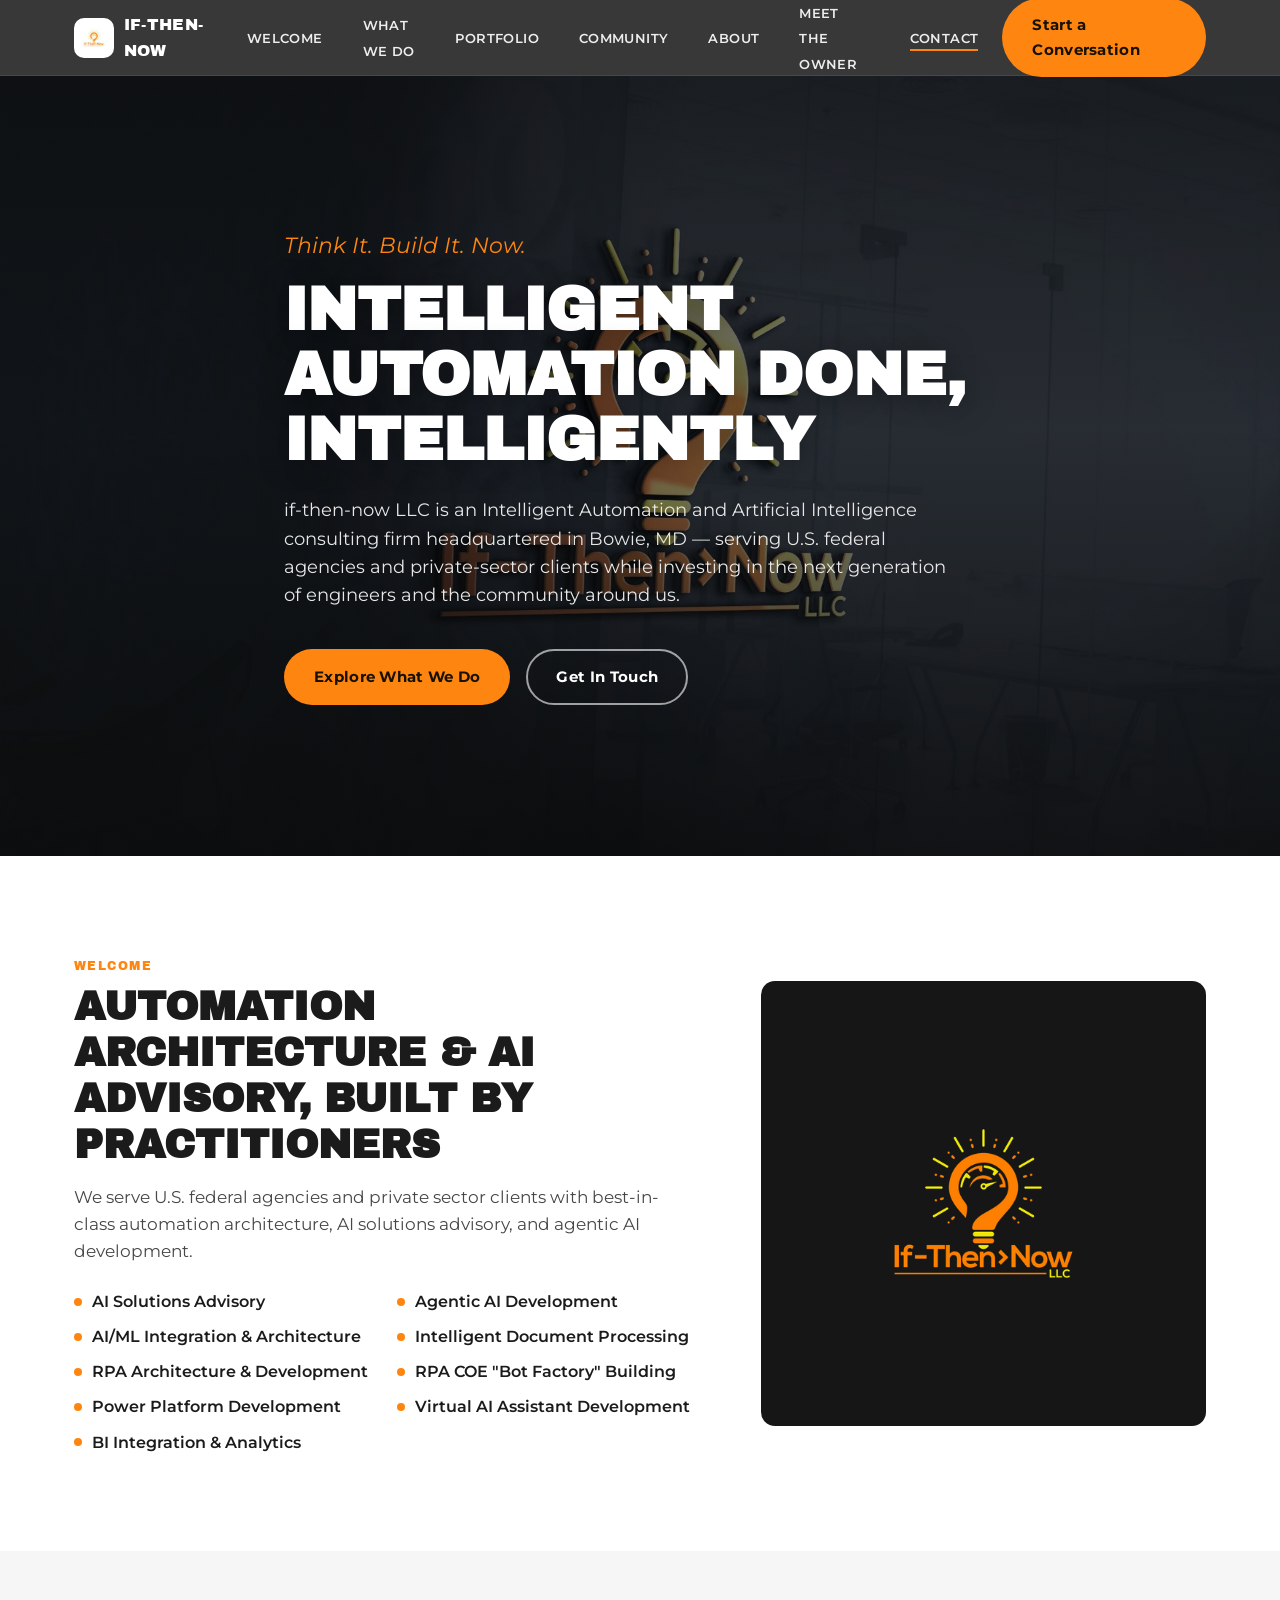
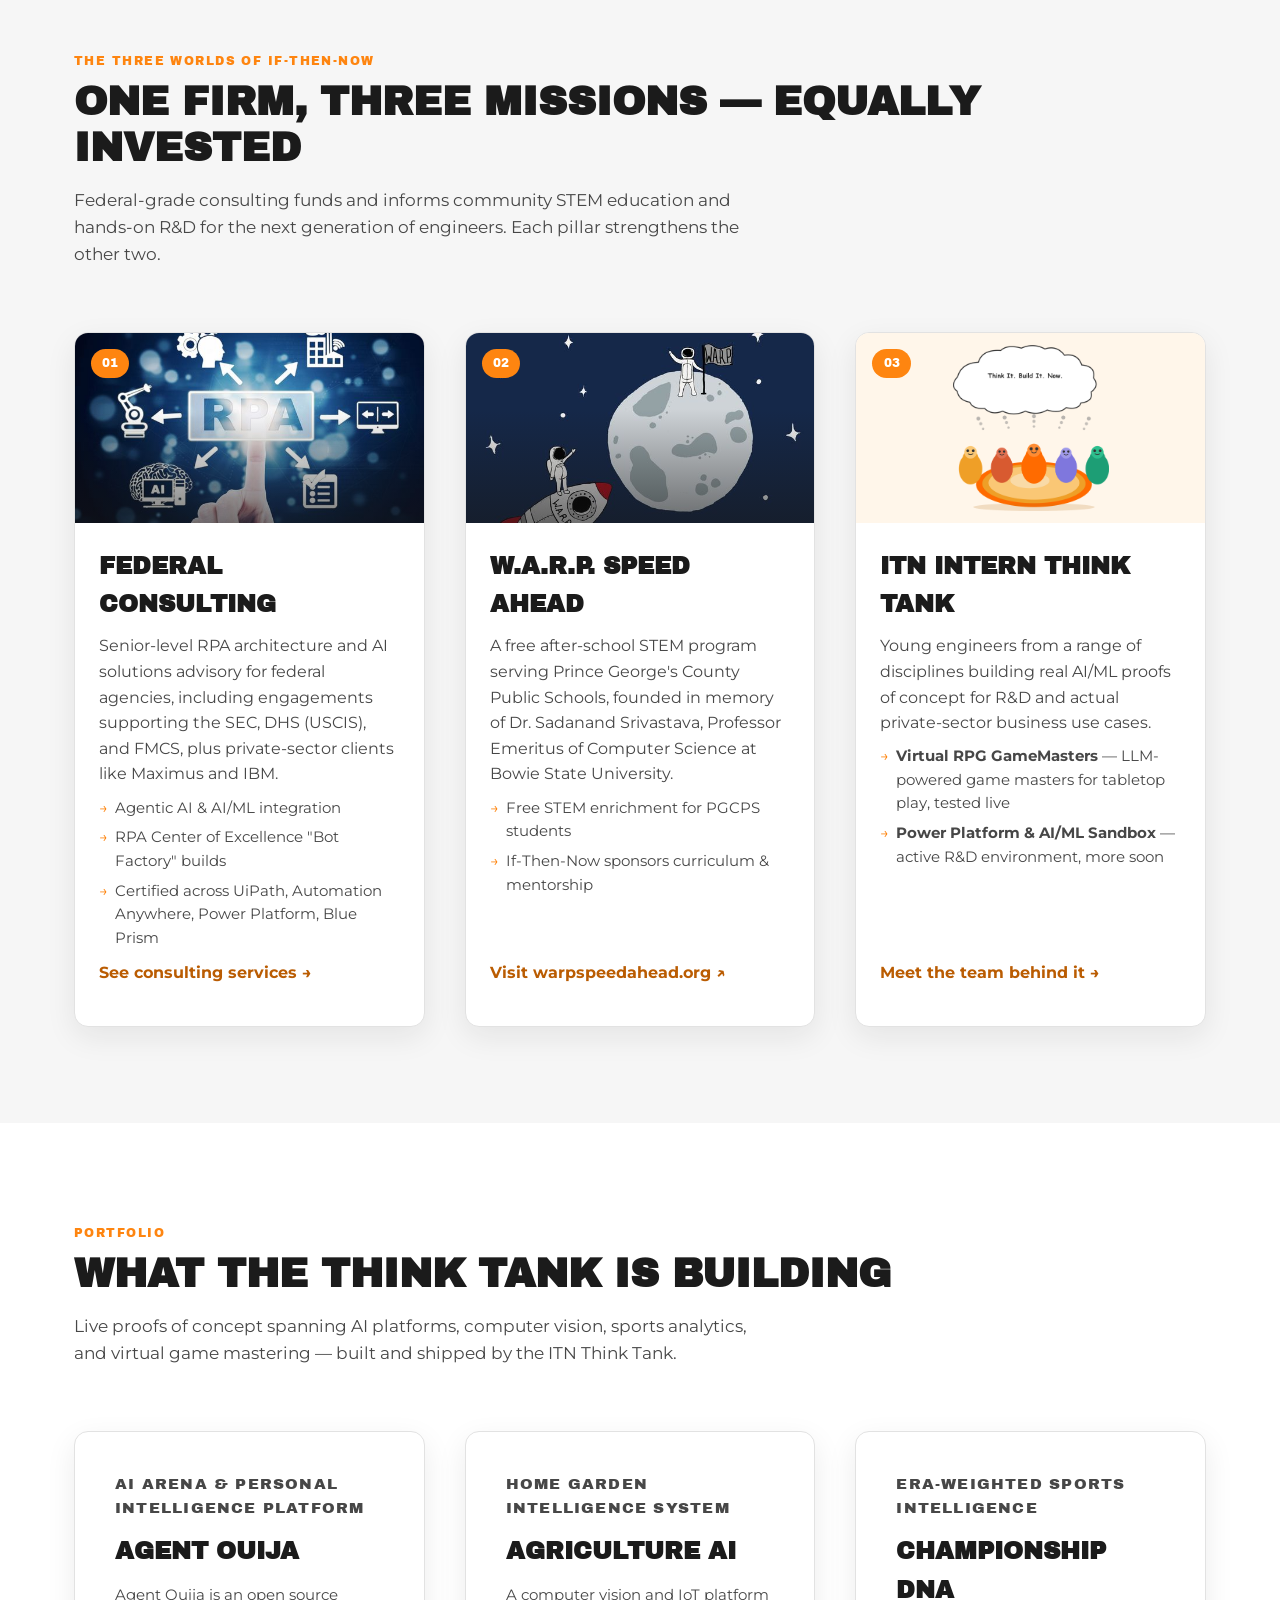
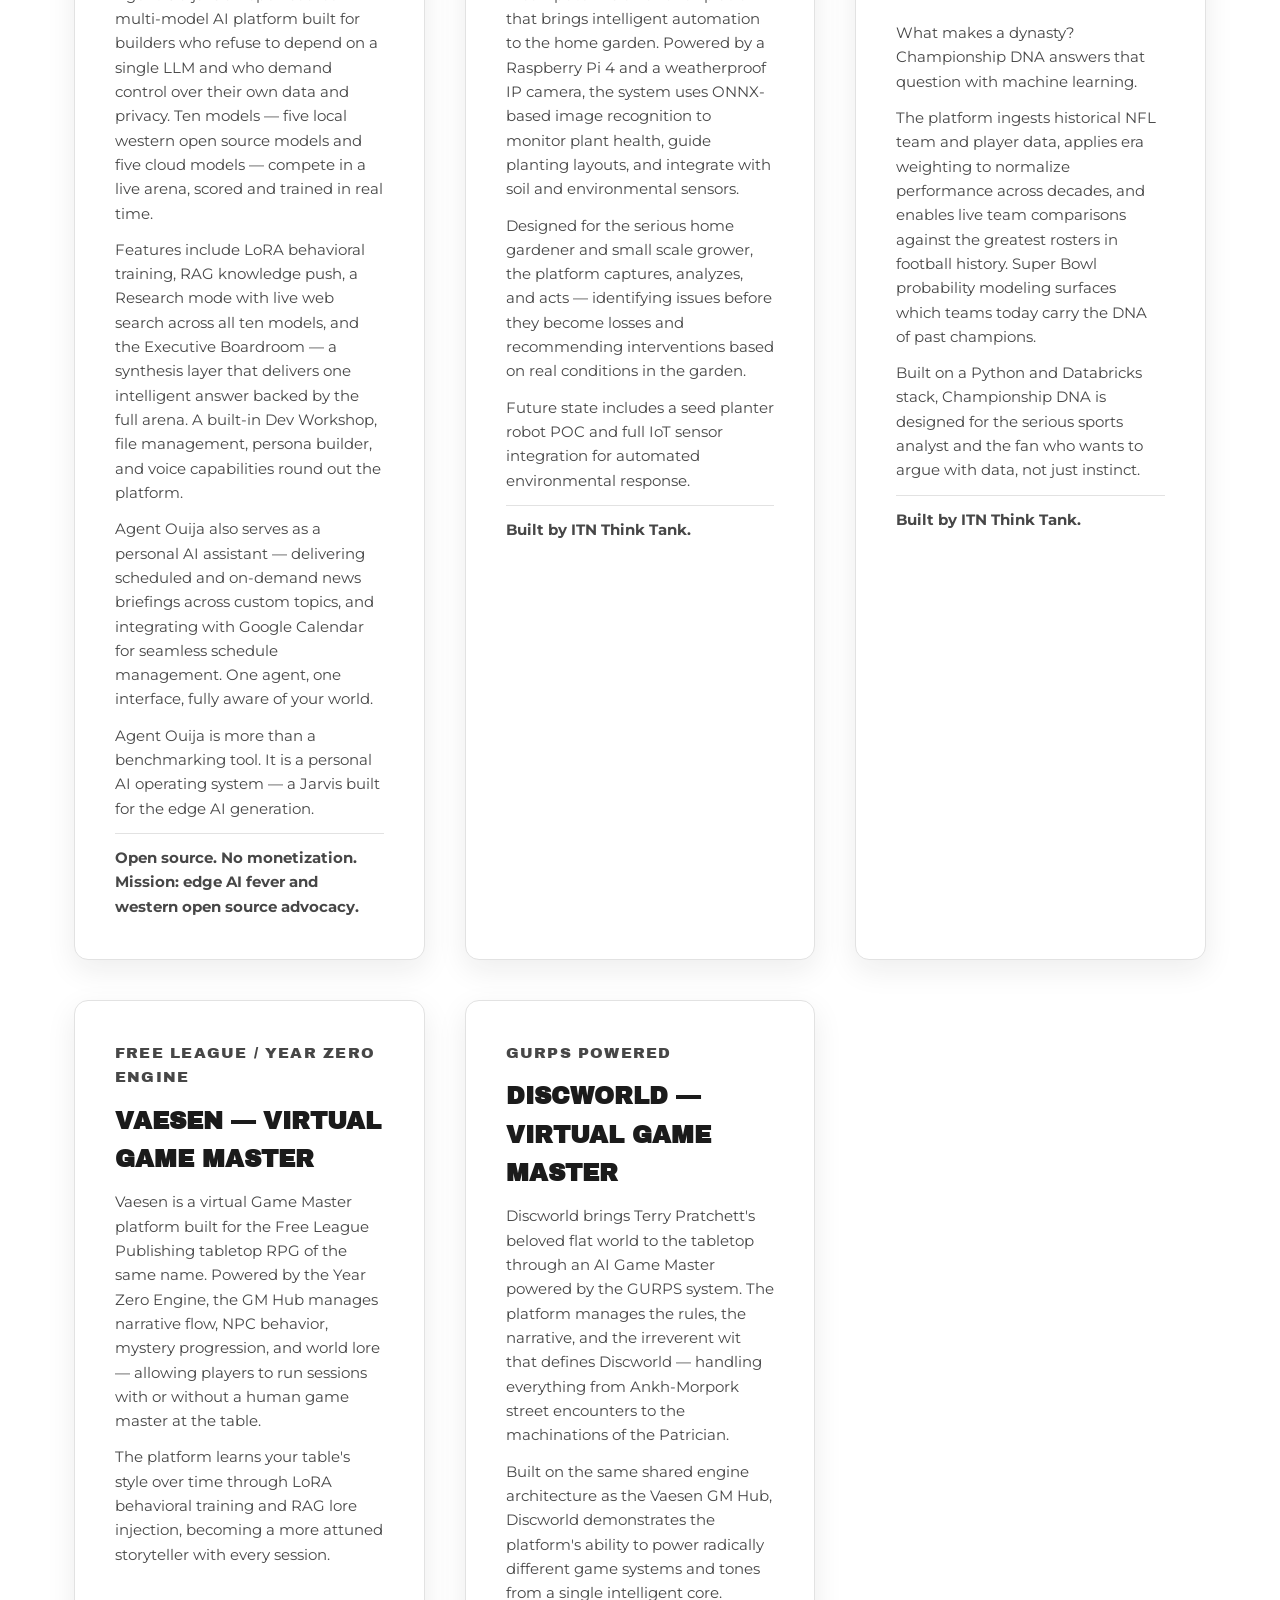
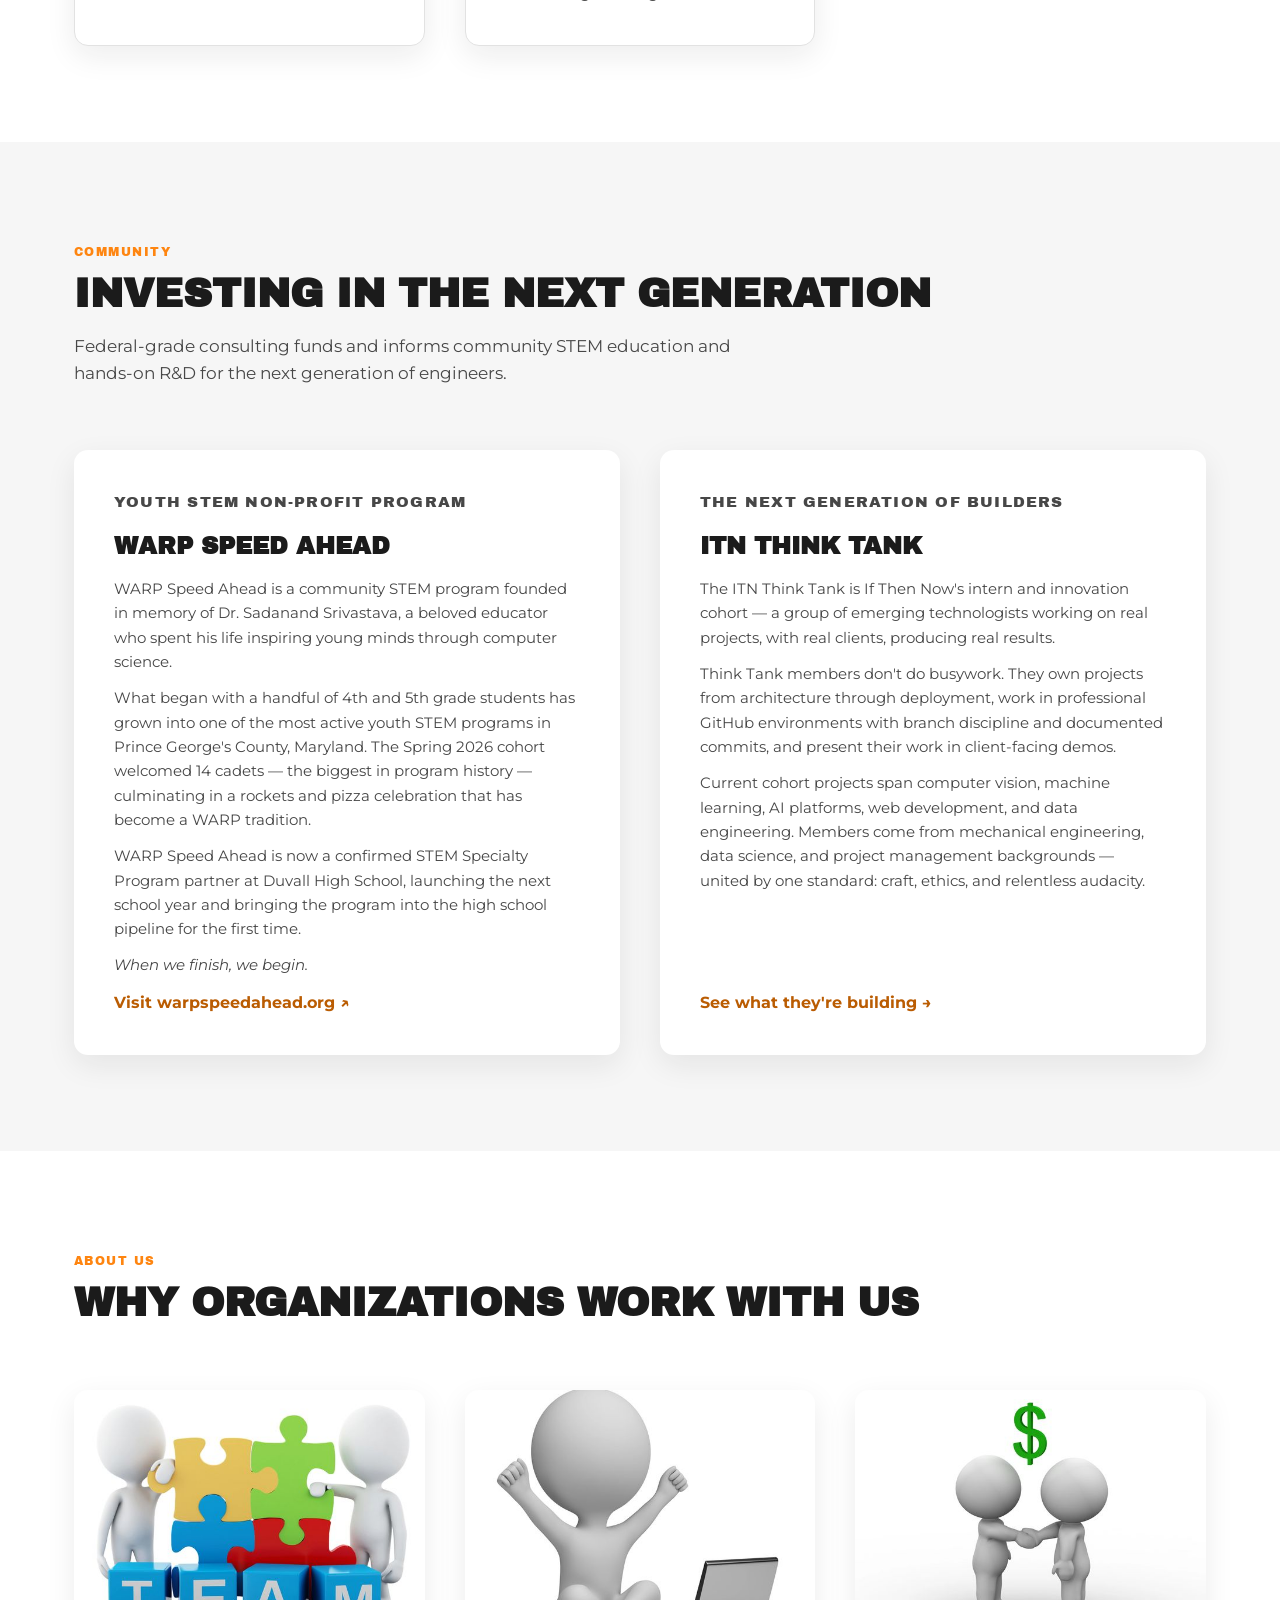
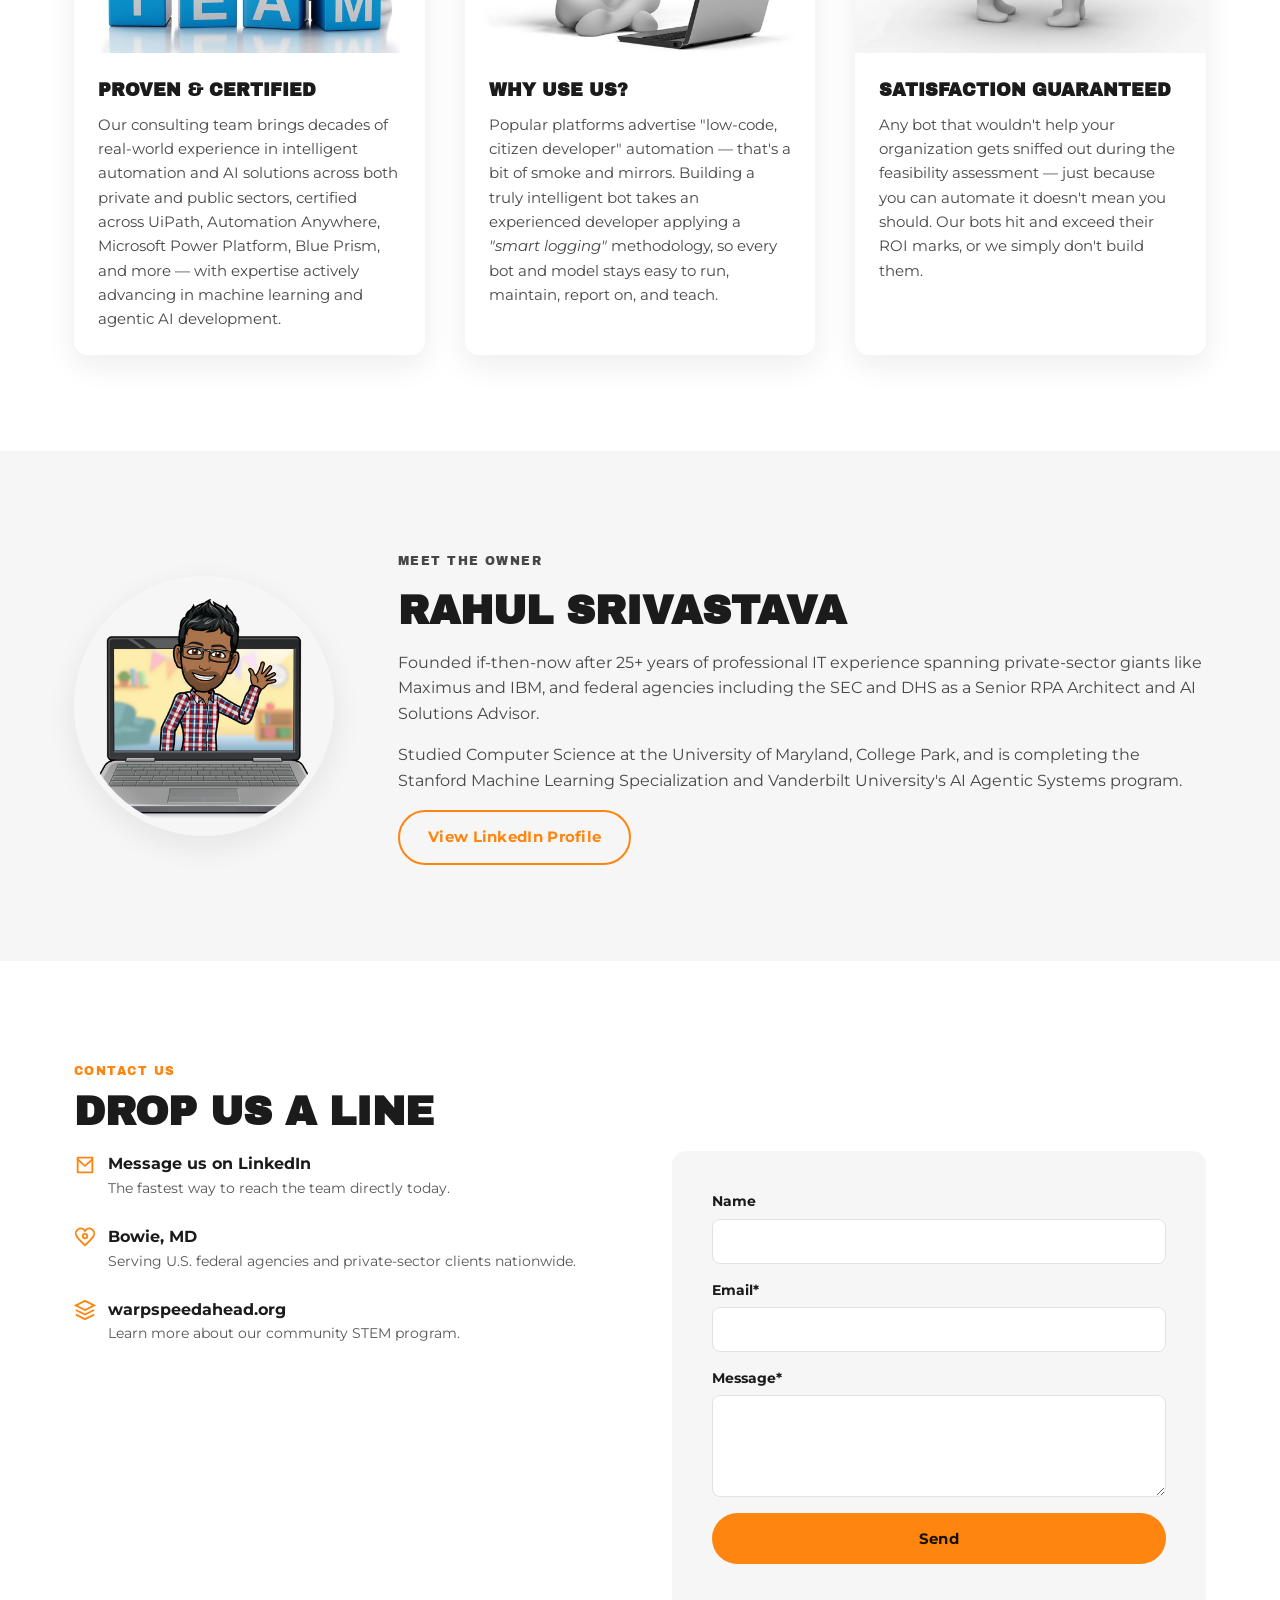
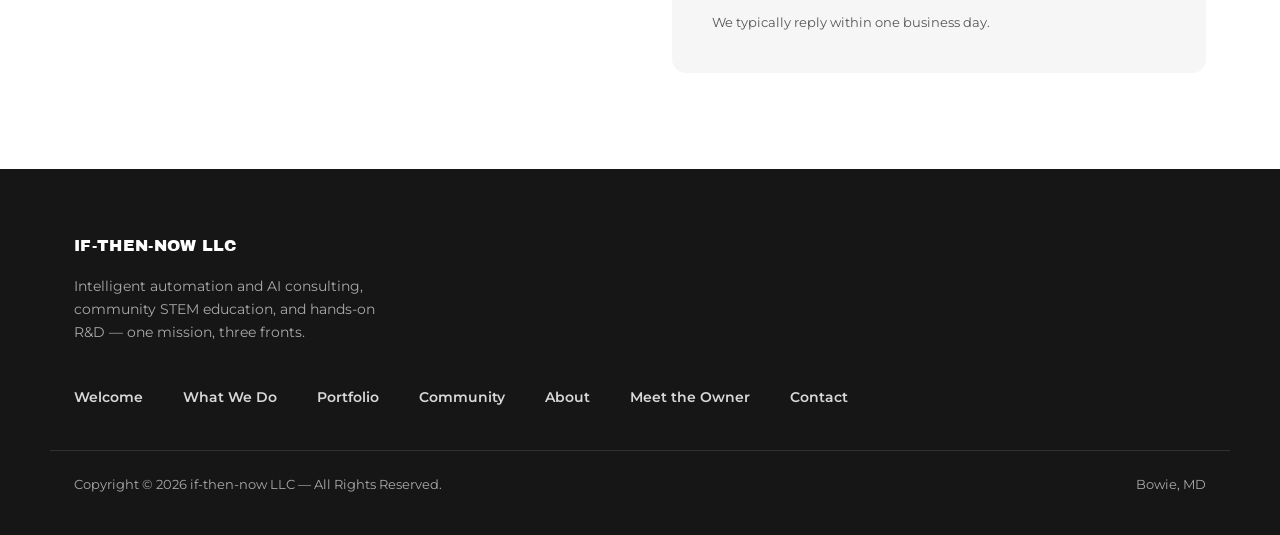
==== itnwebsite/index.html @ 3a83a781 "Return to Netlify Forms now that the repo can be public Cloudflare Pages was chosen to keep this rep" ====
<!DOCTYPE html>
<html lang="en-US">
<head>
  <meta charset="utf-8" />
  <meta http-equiv="X-UA-Compatible" content="IE=edge" />
  <meta name="viewport" content="width=device-width, initial-scale=1" />
  <title>if-then-now LLC — Intelligent Automation Done, Intelligently</title>
  <meta name="description" content="if-then-now LLC delivers federal-grade intelligent automation and AI consulting, powers the W.A.R.P. Speed Ahead STEM program, and runs the ITN intern think tank building real AI/ML proofs of concept." />
  <meta name="author" content="if-then-now LLC" />
  <meta name="theme-color" content="#fe8510" />

  <meta property="og:url" content="https://ifthennow.com/" />
  <meta property="og:site_name" content="if-then-now LLC" />
  <meta property="og:title" content="if-then-now LLC" />
  <meta property="og:description" content="Think It. Build It. Now." />
  <meta property="og:type" content="website" />
  <meta property="og:image" content="https://ifthennow.com/assets/hero.jpg" />
  <meta property="og:locale" content="en_US" />
  <meta name="twitter:card" content="summary" />
  <meta name="twitter:title" content="if-then-now LLC" />
  <meta name="twitter:description" content="Intelligent Automation Done, Intelligently" />
  <meta name="twitter:image" content="https://ifthennow.com/assets/hero.jpg" />

  <link rel="icon" href="assets/logo-mark.jpg" />
  <link rel="apple-touch-icon" href="assets/logo-mark.jpg" />

  <link rel="preconnect" href="https://fonts.googleapis.com" />
  <link rel="preconnect" href="https://fonts.gstatic.com" crossorigin />
  <link href="https://fonts.googleapis.com/css2?family=Archivo+Black&family=Montserrat:wght@400;600;700&display=swap" rel="stylesheet" />

  <link rel="stylesheet" href="src/css/styles.css" />
</head>
<body>
  <a class="skip-link" href="#main-content">Skip to content</a>

  <header class="site-header">
    <nav class="nav" aria-label="Primary">
      <a class="brand" href="#top">
        <img class="brand__mark" src="assets/logo-mark.jpg" alt="if-then-now LLC logo" width="40" height="40" />
        <span class="brand__name">if-then-now</span>
      </a>

      <ul class="nav__links" id="primary-nav">
        <li><a href="#welcome">Welcome</a></li>
        <li><a href="#pillars">What We Do</a></li>
        <li><a href="#portfolio">Portfolio</a></li>
        <li><a href="#community">Community</a></li>
        <li><a href="#about">About</a></li>
        <li><a href="#owner">Meet the Owner</a></li>
        <li><a href="#contact">Contact</a></li>
      </ul>

      <a class="btn btn--primary nav__cta" href="#contact">Start a Conversation</a>

      <button class="nav__toggle" type="button" aria-expanded="false" aria-controls="primary-nav" aria-label="Toggle navigation menu">
        <svg viewBox="0 0 24 24" fill="none" stroke="currentColor" stroke-width="2" aria-hidden="true">
          <path d="M4 7h16M4 12h16M4 17h16" stroke-linecap="round" />
        </svg>
      </button>
    </nav>
  </header>

  <main id="main-content">
    <section id="top" class="hero">
      <div class="container hero__content">
        <p class="hero__tagline">Think It. Build It. Now.</p>
        <h1 class="hero__title">Intelligent Automation Done, Intelligently</h1>
        <p class="hero__lede">
          if-then-now LLC is an Intelligent Automation and Artificial Intelligence consulting firm headquartered in
          Bowie, MD — serving U.S. federal agencies and private-sector clients while investing in the next
          generation of engineers and the community around us.
        </p>
        <div class="hero__actions">
          <a class="btn btn--primary" href="#pillars">Explore What We Do</a>
          <a class="btn btn--ghost" href="#contact">Get In Touch</a>
        </div>
      </div>
    </section>

    <section id="welcome" class="section">
      <div class="container welcome__grid">
        <div>
          <p class="eyebrow">Welcome</p>
          <h2 class="section-heading">Automation architecture &amp; AI advisory, built by practitioners</h2>
          <p class="section-lede">
            We serve U.S. federal agencies and private sector clients with best-in-class automation architecture,
            AI solutions advisory, and agentic AI development.
          </p>
          <ul class="services reveal">
            <li>AI Solutions Advisory</li>
            <li>Agentic AI Development</li>
            <li>AI/ML Integration &amp; Architecture</li>
            <li>Intelligent Document Processing</li>
            <li>RPA Architecture &amp; Development</li>
            <li>RPA COE "Bot Factory" Building</li>
            <li>Power Platform Development</li>
            <li>Virtual AI Assistant Development</li>
            <li>BI Integration &amp; Analytics</li>
          </ul>
        </div>
        <div class="welcome__figure reveal">
          <img src="assets/emblem.png" alt="if-then-now LLC emblem" loading="lazy" width="500" height="500" />
        </div>
      </div>
    </section>

    <section id="pillars" class="section section--alt">
      <div class="container">
        <p class="eyebrow">The Three Worlds of If-Then-Now</p>
        <h2 class="section-heading">One firm, three missions — equally invested</h2>
        <p class="section-lede">
          Federal-grade consulting funds and informs community STEM education and hands-on R&amp;D for the next
          generation of engineers. Each pillar strengthens the other two.
        </p>

        <div class="pillars">
          <article class="pillar-card reveal">
            <div class="pillar-card__media" style="background-image:url('assets/pillar-rpa.jpg')">
              <span class="pillar-card__number">01</span>
            </div>
            <div class="pillar-card__body">
              <h3>Federal Consulting</h3>
              <p>
                Senior-level RPA architecture and AI solutions advisory for federal agencies, including engagements
                supporting the SEC, DHS (USCIS), and FMCS, plus private-sector clients like Maximus and IBM.
              </p>
              <ul class="pillar-card__list">
                <li>Agentic AI &amp; AI/ML integration</li>
                <li>RPA Center of Excellence "Bot Factory" builds</li>
                <li>Certified across UiPath, Automation Anywhere, Power Platform, Blue Prism</li>
              </ul>
              <a class="pillar-card__link" href="#welcome">See consulting services →</a>
            </div>
          </article>

          <article class="pillar-card reveal">
            <div class="pillar-card__media" style="background-image:url('assets/pillar-warp.jpg')">
              <span class="pillar-card__number">02</span>
            </div>
            <div class="pillar-card__body">
              <h3>W.A.R.P. Speed Ahead</h3>
              <p>
                A free after-school STEM program serving Prince George's County Public Schools, founded in memory of
                Dr. Sadanand Srivastava, Professor Emeritus of Computer Science at Bowie State University.
              </p>
              <ul class="pillar-card__list">
                <li>Free STEM enrichment for PGCPS students</li>
                <li>If-Then-Now sponsors curriculum &amp; mentorship</li>
              </ul>
              <a class="pillar-card__link" href="http://www.warpspeedahead.org" rel="noopener" target="_blank">
                Visit warpspeedahead.org ↗
              </a>
            </div>
          </article>

          <article class="pillar-card reveal">
            <div class="pillar-card__media pillar-card__media--illustration" style="background-image:url('assets/itn-think-tank.png')">
              <span class="pillar-card__number">03</span>
            </div>
            <div class="pillar-card__body">
              <h3>ITN Intern Think Tank</h3>
              <p>
                Young engineers from a range of disciplines building real AI/ML proofs of concept for R&amp;D and
                actual private-sector business use cases.
              </p>
              <ul class="pillar-card__list">
                <li><strong>Virtual RPG GameMasters</strong> — LLM-powered game masters for tabletop play, tested live</li>
                <li><strong>Power Platform &amp; AI/ML Sandbox</strong> — active R&amp;D environment, more soon</li>
              </ul>
              <a class="pillar-card__link" href="#community">Meet the team behind it →</a>
            </div>
          </article>
        </div>
      </div>
    </section>

    <section id="portfolio" class="section">
      <div class="container">
        <p class="eyebrow">Portfolio</p>
        <h2 class="section-heading">What the Think Tank is building</h2>
        <p class="section-lede">
          Live proofs of concept spanning AI platforms, computer vision, sports analytics, and virtual game
          mastering — built and shipped by the ITN Think Tank.
        </p>

        <div class="projects">
          <article class="project-card reveal">
            <div class="project-card__body">
              <p class="project-card__eyebrow">AI Arena &amp; Personal Intelligence Platform</p>
              <h3>Agent Ouija</h3>
              <p>
                Agent Ouija is an open source multi-model AI platform built for builders who refuse to depend on a
                single LLM and who demand control over their own data and privacy. Ten models — five local western
                open source models and five cloud models — compete in a live arena, scored and trained in real
                time.
              </p>
              <p>
                Features include LoRA behavioral training, RAG knowledge push, a Research mode with live web search
                across all ten models, and the Executive Boardroom — a synthesis layer that delivers one
                intelligent answer backed by the full arena. A built-in Dev Workshop, file management, persona
                builder, and voice capabilities round out the platform.
              </p>
              <p>
                Agent Ouija also serves as a personal AI assistant — delivering scheduled and on-demand news
                briefings across custom topics, and integrating with Google Calendar for seamless schedule
                management. One agent, one interface, fully aware of your world.
              </p>
              <p>
                Agent Ouija is more than a benchmarking tool. It is a personal AI operating system — a Jarvis built
                for the edge AI generation.
              </p>
              <p class="project-card__tag">
                Open source. No monetization. Mission: edge AI fever and western open source advocacy.
              </p>
            </div>
          </article>

          <article class="project-card reveal">
            <div class="project-card__body">
              <p class="project-card__eyebrow">Home Garden Intelligence System</p>
              <h3>Agriculture AI</h3>
              <p>
                A computer vision and IoT platform that brings intelligent automation to the home garden. Powered
                by a Raspberry Pi 4 and a weatherproof IP camera, the system uses ONNX-based image recognition to
                monitor plant health, guide planting layouts, and integrate with soil and environmental sensors.
              </p>
              <p>
                Designed for the serious home gardener and small scale grower, the platform captures, analyzes, and
                acts — identifying issues before they become losses and recommending interventions based on real
                conditions in the garden.
              </p>
              <p>
                Future state includes a seed planter robot POC and full IoT sensor integration for automated
                environmental response.
              </p>
              <p class="project-card__tag">Built by ITN Think Tank.</p>
            </div>
          </article>

          <article class="project-card reveal">
            <div class="project-card__body">
              <p class="project-card__eyebrow">Era-Weighted Sports Intelligence</p>
              <h3>Championship DNA</h3>
              <p>What makes a dynasty? Championship DNA answers that question with machine learning.</p>
              <p>
                The platform ingests historical NFL team and player data, applies era weighting to normalize
                performance across decades, and enables live team comparisons against the greatest rosters in
                football history. Super Bowl probability modeling surfaces which teams today carry the DNA of past
                champions.
              </p>
              <p>
                Built on a Python and Databricks stack, Championship DNA is designed for the serious sports analyst
                and the fan who wants to argue with data, not just instinct.
              </p>
              <p class="project-card__tag">Built by ITN Think Tank.</p>
            </div>
          </article>

          <article class="project-card reveal">
            <div class="project-card__body">
              <p class="project-card__eyebrow">Free League / Year Zero Engine</p>
              <h3>Vaesen — Virtual Game Master</h3>
              <p>
                Vaesen is a virtual Game Master platform built for the Free League Publishing tabletop RPG of the
                same name. Powered by the Year Zero Engine, the GM Hub manages narrative flow, NPC behavior,
                mystery progression, and world lore — allowing players to run sessions with or without a human game
                master at the table.
              </p>
              <p>
                The platform learns your table's style over time through LoRA behavioral training and RAG lore
                injection, becoming a more attuned storyteller with every session.
              </p>
            </div>
          </article>

          <article class="project-card reveal">
            <div class="project-card__body">
              <p class="project-card__eyebrow">GURPS Powered</p>
              <h3>Discworld — Virtual Game Master</h3>
              <p>
                Discworld brings Terry Pratchett's beloved flat world to the tabletop through an AI Game Master
                powered by the GURPS system. The platform manages the rules, the narrative, and the irreverent wit
                that defines Discworld — handling everything from Ankh-Morpork street encounters to the
                machinations of the Patrician.
              </p>
              <p>
                Built on the same shared engine architecture as the Vaesen GM Hub, Discworld demonstrates the
                platform's ability to power radically different game systems and tones from a single intelligent
                core.
              </p>
            </div>
          </article>
        </div>
      </div>
    </section>

    <section id="community" class="section section--alt">
      <div class="container">
        <p class="eyebrow">Community</p>
        <h2 class="section-heading">Investing in the next generation</h2>
        <p class="section-lede">
          Federal-grade consulting funds and informs community STEM education and hands-on R&amp;D for the next
          generation of engineers.
        </p>

        <div class="community-grid">
          <article class="community-card reveal">
            <p class="community-card__eyebrow">Youth STEM Non-Profit Program</p>
            <h3>WARP Speed Ahead</h3>
            <p>
              WARP Speed Ahead is a community STEM program founded in memory of Dr. Sadanand Srivastava, a beloved
              educator who spent his life inspiring young minds through computer science.
            </p>
            <p>
              What began with a handful of 4th and 5th grade students has grown into one of the most active youth
              STEM programs in Prince George's County, Maryland. The Spring 2026 cohort welcomed 14 cadets — the
              biggest in program history — culminating in a rockets and pizza celebration that has become a WARP
              tradition.
            </p>
            <p>
              WARP Speed Ahead is now a confirmed STEM Specialty Program partner at Duvall High School, launching
              the next school year and bringing the program into the high school pipeline for the first time.
            </p>
            <p class="community-card__tag"><em>When we finish, we begin.</em></p>
            <a class="community-card__link" href="http://www.warpspeedahead.org" rel="noopener" target="_blank">
              Visit warpspeedahead.org ↗
            </a>
          </article>

          <article class="community-card reveal">
            <p class="community-card__eyebrow">The Next Generation of Builders</p>
            <h3>ITN Think Tank</h3>
            <p>
              The ITN Think Tank is If Then Now's intern and innovation cohort — a group of emerging technologists
              working on real projects, with real clients, producing real results.
            </p>
            <p>
              Think Tank members don't do busywork. They own projects from architecture through deployment, work in
              professional GitHub environments with branch discipline and documented commits, and present their
              work in client-facing demos.
            </p>
            <p>
              Current cohort projects span computer vision, machine learning, AI platforms, web development, and
              data engineering. Members come from mechanical engineering, data science, and project management
              backgrounds — united by one standard: craft, ethics, and relentless audacity.
            </p>
            <a class="community-card__link" href="#portfolio">See what they're building →</a>
          </article>
        </div>
      </div>
    </section>

    <section id="about" class="section">
      <div class="container">
        <p class="eyebrow">About Us</p>
        <h2 class="section-heading">Why organizations work with us</h2>
        <div class="about-grid">
          <article class="about-card reveal">
            <img src="assets/about-team.jpg" alt="Team collaborating on an automation project" loading="lazy" />
            <div class="about-card__body">
              <h3>Proven &amp; Certified</h3>
              <p>
                Our consulting team brings decades of real-world experience in intelligent automation and AI
                solutions across both private and public sectors, certified across UiPath, Automation Anywhere,
                Microsoft Power Platform, Blue Prism, and more — with expertise actively advancing in machine
                learning and agentic AI development.
              </p>
            </div>
          </article>
          <article class="about-card reveal">
            <img src="assets/about-celebrate.jpg" alt="Developer celebrating a successful deployment" loading="lazy" />
            <div class="about-card__body">
              <h3>Why Use Us?</h3>
              <p>
                Popular platforms advertise "low-code, citizen developer" automation — that's a bit of smoke and
                mirrors. Building a truly intelligent bot takes an experienced developer applying a
                <em>"smart logging"</em> methodology, so every bot and model stays easy to run, maintain, report
                on, and teach.
              </p>
            </div>
          </article>
          <article class="about-card reveal">
            <img src="assets/about-handshake.jpg" alt="Handshake representing a satisfied client engagement" loading="lazy" />
            <div class="about-card__body">
              <h3>Satisfaction Guaranteed</h3>
              <p>
                Any bot that wouldn't help your organization gets sniffed out during the feasibility assessment —
                just because you can automate it doesn't mean you should. Our bots hit and exceed their ROI marks,
                or we simply don't build them.
              </p>
            </div>
          </article>
        </div>
      </div>
    </section>

    <section id="owner" class="section section--alt">
      <div class="container owner">
        <img class="owner__photo reveal" src="assets/owner.png" alt="Rahul Srivastava, founder of if-then-now LLC" loading="lazy" />
        <div class="owner__body reveal">
          <p class="eyebrow">Meet the Owner</p>
          <h2 class="section-heading">Rahul Srivastava</h2>
          <p>
            Founded if-then-now after 25+ years of professional IT experience spanning private-sector giants like
            Maximus and IBM, and federal agencies including the SEC and DHS as a Senior RPA Architect and AI
            Solutions Advisor.
          </p>
          <p>
            Studied Computer Science at the University of Maryland, College Park, and is completing the Stanford
            Machine Learning Specialization and Vanderbilt University's AI Agentic Systems program.
          </p>
          <a class="btn btn--outline" href="https://www.linkedin.com/in/rahul-srivastava-itn/" rel="noopener" target="_blank">
            View LinkedIn Profile
          </a>
        </div>
      </div>
    </section>

    <section id="contact" class="section">
      <div class="container">
        <p class="eyebrow">Contact Us</p>
        <h2 class="section-heading">Drop us a line</h2>
        <div class="contact">
          <div class="contact__info reveal">
            <div class="contact__channel">
              <svg viewBox="0 0 24 24" fill="none" stroke="currentColor" stroke-width="2" aria-hidden="true"><path d="M4 4h16v16H4z" stroke-linejoin="round"/><path d="m4 6 8 7 8-7" stroke-linecap="round" stroke-linejoin="round"/></svg>
              <div>
                <a href="https://www.linkedin.com/in/rahul-srivastava-itn/" rel="noopener" target="_blank">Message us on LinkedIn</a>
                <p>The fastest way to reach the team directly today.</p>
              </div>
            </div>
            <div class="contact__channel">
              <svg viewBox="0 0 24 24" fill="none" stroke="currentColor" stroke-width="2" aria-hidden="true"><path d="M12 21s-7-6.1-9.3-10A5.4 5.4 0 0 1 12 5.4 5.4 5.4 0 0 1 21.3 11c-2.3 3.9-9.3 10-9.3 10Z"/><circle cx="12" cy="11" r="2.5"/></svg>
              <div>
                <a href="#top">Bowie, MD</a>
                <p>Serving U.S. federal agencies and private-sector clients nationwide.</p>
              </div>
            </div>
            <div class="contact__channel">
              <svg viewBox="0 0 24 24" fill="none" stroke="currentColor" stroke-width="2" aria-hidden="true"><path d="M12 2 2 7l10 5 10-5-10-5Z"/><path d="M2 17l10 5 10-5M2 12l10 5 10-5"/></svg>
              <div>
                <a href="http://www.warpspeedahead.org" rel="noopener" target="_blank">warpspeedahead.org</a>
                <p>Learn more about our community STEM program.</p>
              </div>
            </div>
          </div>

          <!--
            Netlify Forms: data-netlify makes Netlify capture submissions at deploy time.
            Because main.js submits over fetch rather than a native post, the hidden
            form-name field is required — Netlify matches it to route the submission.
            bot-field is the honeypot; real visitors never see or fill it.
          -->
          <form id="contact-form" class="form reveal" name="contact" method="POST"
                data-netlify="true" netlify-honeypot="bot-field" novalidate>
            <input type="hidden" name="form-name" value="contact" />
            <p class="is-hidden" aria-hidden="true">
              <label>Leave this field empty<input name="bot-field" tabindex="-1" autocomplete="off" /></label>
            </p>
            <!-- Name is deliberately optional; only the starred fields are required. -->
            <div class="field">
              <label for="name">Name</label>
              <input id="name" name="name" type="text" autocomplete="name" />
            </div>
            <div class="field">
              <label for="email">Email*</label>
              <input id="email" name="email" type="email" autocomplete="email" required />
            </div>
            <div class="field">
              <label for="message">Message*</label>
              <textarea id="message" name="message" rows="4" required></textarea>
            </div>
            <button class="btn btn--primary" type="submit">Send</button>
            <p id="contact-form-status" class="form__status" role="status" aria-live="polite"></p>
            <p class="form__note">We typically reply within one business day.</p>
          </form>
        </div>
      </div>
    </section>
  </main>

  <footer class="site-footer">
    <div class="container footer__top">
      <div class="footer__brand">
        <span class="brand__name">if-then-now LLC</span>
        <p>Intelligent automation and AI consulting, community STEM education, and hands-on R&amp;D — one mission, three fronts.</p>
      </div>
      <ul class="footer__links">
        <li><a href="#welcome">Welcome</a></li>
        <li><a href="#pillars">What We Do</a></li>
        <li><a href="#portfolio">Portfolio</a></li>
        <li><a href="#community">Community</a></li>
        <li><a href="#about">About</a></li>
        <li><a href="#owner">Meet the Owner</a></li>
        <li><a href="#contact">Contact</a></li>
      </ul>
    </div>
    <div class="container footer__bottom">
      <p>Copyright © <span data-current-year>2026</span> if-then-now LLC — All Rights Reserved.</p>
      <p>Bowie, MD</p>
    </div>
  </footer>

  <script src="src/js/main.js"></script>
</body>
</html>
---- itnwebsite/src/css/styles.css ----
/* ==========================================================================
   if-then-now LLC — design tokens
   Single source of truth for color, type, spacing. No magic values below.
   ========================================================================== */
:root {
  /* Brand palette (carried over from the previous site's orange/ink identity) */
  --color-primary: #fe8510;
  --color-primary-dark: #ba5c02;
  --color-primary-darker: #663202;
  --color-ink: #1b1b1b;
  --color-ink-soft: #474747;
  --color-muted: #575757;
  --color-line: #e2e2e2;
  --color-surface: #ffffff;
  --color-surface-alt: #f6f6f6;
  --color-dark: #161616;
  --color-dark-soft: #232323;

  /* Type */
  --font-display: 'Archivo Black', 'Arial Black', sans-serif;
  --font-body: 'Montserrat', arial, sans-serif;
  --step-hero: clamp(2rem, 4.5vw + 1rem, 3.75rem);
  --step-h2: clamp(1.75rem, 2.5vw + 1rem, 2.5rem);
  --step-h3: clamp(1.25rem, 1.2vw + 1rem, 1.5rem);

  /* Spacing */
  --space-xs: 0.5rem;
  --space-sm: 1rem;
  --space-md: 1.5rem;
  --space-lg: 2.5rem;
  --space-xl: 4rem;
  --space-2xl: 6rem;

  /* Layout */
  --content-max: 1180px;
  --radius: 14px;
  --radius-sm: 8px;
  --shadow-card: 0 10px 30px rgba(27, 27, 27, 0.08);
  --shadow-card-hover: 0 18px 40px rgba(27, 27, 27, 0.14);
  --nav-height: 76px;
  --transition: 200ms ease;
}

:root[data-theme='dark'] {
  --color-surface: #161616;
  --color-surface-alt: #1e1e1e;
  --color-ink: #f4f4f4;
  --color-ink-soft: #d4d4d4;
  --color-muted: #b7b7b7;
  --color-line: #333333;
}

@media (prefers-color-scheme: dark) {
  :root:not([data-theme='light']) {
    --color-surface: #161616;
    --color-surface-alt: #1e1e1e;
    --color-ink: #f4f4f4;
    --color-ink-soft: #d4d4d4;
    --color-muted: #b7b7b7;
    --color-line: #333333;
  }
}

/* ==========================================================================
   Reset
   ========================================================================== */
*, *::before, *::after { box-sizing: border-box; }
html { scroll-behavior: smooth; }
body {
  margin: 0;
  font-family: var(--font-body);
  color: var(--color-ink);
  background: var(--color-surface);
  line-height: 1.6;
  -webkit-font-smoothing: antialiased;
}
/* height: auto is load-bearing — without it, an img carrying width/height
   attributes keeps its attribute height while max-width shrinks the width,
   which stretches the image vertically. */
img { max-width: 100%; height: auto; display: block; }
a { color: inherit; }
ul { margin: 0; padding: 0; }
h1, h2, h3, h4, p { margin: 0; }

.skip-link {
  position: absolute;
  left: -999px;
  top: 0;
  background: var(--color-primary);
  color: #111;
  padding: 0.75rem 1.25rem;
  z-index: 1000;
  border-radius: 0 0 var(--radius-sm) 0;
  font-weight: 700;
}
.skip-link:focus { left: 0; }

.container {
  width: 100%;
  max-width: var(--content-max);
  margin-inline: auto;
  padding-inline: var(--space-md);
}

.eyebrow {
  display: inline-block;
  font-family: var(--font-display);
  font-size: 0.75rem;
  letter-spacing: 0.12em;
  text-transform: uppercase;
  color: var(--color-primary);
  margin-bottom: var(--space-xs);
}

.section-heading {
  font-family: var(--font-display);
  font-size: var(--step-h2);
  text-transform: uppercase;
  line-height: 1.15;
  margin-bottom: var(--space-sm);
}

.section-lede {
  max-width: 62ch;
  color: var(--color-ink-soft);
  font-size: 1.05rem;
}

.section {
  padding-block: var(--space-2xl);
}

.section--alt { background: var(--color-surface-alt); }

.btn {
  display: inline-flex;
  align-items: center;
  justify-content: center;
  gap: 0.5rem;
  font-family: var(--font-body);
  font-weight: 700;
  font-size: 0.95rem;
  letter-spacing: 0.02em;
  padding: 0.85rem 1.75rem;
  border-radius: 999px;
  border: 2px solid transparent;
  cursor: pointer;
  text-decoration: none;
  transition: transform var(--transition), background var(--transition), color var(--transition), border-color var(--transition);
}
.btn:hover { transform: translateY(-2px); }
.btn:active { transform: translateY(0); }

.btn--primary {
  background: var(--color-primary);
  color: #171100;
}
.btn--primary:hover { background: var(--color-primary-dark); color: #fff; }

.btn--ghost {
  background: transparent;
  border-color: rgba(255, 255, 255, 0.6);
  color: #fff;
}
.btn--ghost:hover { background: rgba(255, 255, 255, 0.12); }

.btn--outline {
  background: transparent;
  border-color: var(--color-primary);
  color: var(--color-primary);
}
.btn--outline:hover { background: var(--color-primary); color: #171100; }

/* ==========================================================================
   Header / nav
   ========================================================================== */
.site-header {
  position: sticky;
  top: 0;
  z-index: 500;
  height: var(--nav-height);
  display: flex;
  align-items: center;
  background: rgba(22, 22, 22, 0.85);
  backdrop-filter: blur(10px);
  -webkit-backdrop-filter: blur(10px);
  border-bottom: 1px solid rgba(255, 255, 255, 0.08);
}

.nav {
  width: 100%;
  max-width: var(--content-max);
  margin-inline: auto;
  padding-inline: var(--space-md);
  display: flex;
  align-items: center;
  justify-content: space-between;
  gap: var(--space-md);
}

.brand {
  display: flex;
  align-items: center;
  gap: 0.6rem;
  text-decoration: none;
  color: #fff;
}
.brand__mark {
  width: 40px;
  height: 40px;
  border-radius: 10px;
  object-fit: cover;
}
.brand__name {
  font-family: var(--font-display);
  font-size: 1rem;
  letter-spacing: 0.02em;
  text-transform: uppercase;
}

.nav__links {
  display: flex;
  align-items: center;
  gap: var(--space-lg);
  list-style: none;
}
.nav__links a {
  text-decoration: none;
  color: #eee;
  font-size: 0.8rem;
  font-weight: 600;
  letter-spacing: 0.03em;
  text-transform: uppercase;
  position: relative;
  padding-block: 0.35rem;
}
.nav__links a::after {
  content: '';
  position: absolute;
  left: 0;
  right: 100%;
  bottom: 0;
  height: 2px;
  background: var(--color-primary);
  transition: right var(--transition);
}
.nav__links a:hover::after,
.nav__links a.is-active::after { right: 0; }

.nav__cta { display: none; }

.nav__toggle {
  display: inline-flex;
  align-items: center;
  justify-content: center;
  width: 44px;
  height: 44px;
  border-radius: var(--radius-sm);
  border: 1px solid rgba(255, 255, 255, 0.25);
  background: transparent;
  color: #fff;
  cursor: pointer;
}
.nav__toggle svg { width: 22px; height: 22px; }

@media (min-width: 900px) {
  .nav__toggle { display: none; }
  .nav__cta { display: inline-flex; }
}

@media (max-width: 899px) {
  .nav__links {
    position: fixed;
    inset: var(--nav-height) 0 0 0;
    flex-direction: column;
    align-items: flex-start;
    padding: var(--space-lg) var(--space-md);
    background: var(--color-dark);
    gap: var(--space-md);
    transform: translateX(100%);
    transition: transform var(--transition);
    overflow-y: auto;
  }
  .nav__links.is-open { transform: translateX(0); }
  .nav__links a { font-size: 1.1rem; }
}

/* ==========================================================================
   Hero
   ========================================================================== */
.hero {
  position: relative;
  min-height: min(88vh, 780px);
  display: flex;
  align-items: center;
  color: #fff;
  /* Path is relative to this stylesheet (src/css/), not to index.html */
  background: var(--color-dark) url('../../assets/hero.jpg') center / cover no-repeat;
  isolation: isolate;
}
.hero::before {
  content: '';
  position: absolute;
  inset: 0;
  background: linear-gradient(180deg, rgba(10, 10, 10, 0.72) 0%, rgba(10, 10, 10, 0.55) 45%, rgba(10, 10, 10, 0.85) 100%);
  z-index: -1;
}
.hero__content { max-width: 760px; }
.hero__tagline {
  font-style: italic;
  font-size: 1.35rem;
  color: var(--color-primary);
  margin-bottom: var(--space-sm);
}
.hero__title {
  font-family: var(--font-display);
  font-size: var(--step-hero);
  line-height: 1.08;
  text-transform: uppercase;
  text-shadow: 0 2px 30px rgba(0, 0, 0, 0.35);
}
.hero__lede {
  margin-top: var(--space-md);
  font-size: 1.1rem;
  color: #e7e7e7;
  max-width: 56ch;
}
.hero__actions {
  margin-top: var(--space-lg);
  display: flex;
  flex-wrap: wrap;
  gap: var(--space-sm);
}

/* ==========================================================================
   Welcome / intro
   ========================================================================== */
.services {
  margin-top: var(--space-md);
  display: grid;
  grid-template-columns: repeat(auto-fit, minmax(230px, 1fr));
  gap: 0.6rem 1.5rem;
  list-style: none;
}
.services li {
  display: flex;
  align-items: flex-start;
  gap: 0.6rem;
  font-weight: 600;
  color: var(--color-ink);
}
.services li::before {
  content: '';
  flex: none;
  width: 8px;
  height: 8px;
  margin-top: 0.55rem;
  border-radius: 50%;
  background: var(--color-primary);
}

.welcome__grid {
  display: grid;
  grid-template-columns: 1.4fr 1fr;
  gap: var(--space-xl);
  align-items: center;
}
.welcome__figure {
  background: var(--color-dark);
  border-radius: var(--radius);
  padding: var(--space-lg);
  display: flex;
  align-items: center;
  justify-content: center;
}
.welcome__figure img { border-radius: var(--radius-sm); }

@media (max-width: 860px) {
  .welcome__grid { grid-template-columns: 1fr; }
  .welcome__figure { order: -1; max-width: 260px; margin-inline: auto; }
}

/* ==========================================================================
   Pillars (equal-emphasis section — the MVP requirement)
   ========================================================================== */
.pillars {
  display: grid;
  grid-template-columns: repeat(3, 1fr);
  gap: var(--space-lg);
  margin-top: var(--space-xl);
}
@media (max-width: 980px) {
  .pillars { grid-template-columns: 1fr; }
}

.pillar-card {
  display: flex;
  flex-direction: column;
  background: var(--color-surface);
  border: 1px solid var(--color-line);
  border-radius: var(--radius);
  overflow: hidden;
  box-shadow: var(--shadow-card);
  transition: transform var(--transition), box-shadow var(--transition);
}
.pillar-card:hover {
  transform: translateY(-6px);
  box-shadow: var(--shadow-card-hover);
}
.pillar-card__media {
  height: 190px;
  background-size: cover;
  background-position: center;
  position: relative;
}
.pillar-card__media::after {
  content: '';
  position: absolute;
  inset: 0;
  background: linear-gradient(180deg, rgba(22,22,22,0) 40%, rgba(22,22,22,0.55) 100%);
}
.pillar-card__number {
  position: absolute;
  top: var(--space-sm);
  left: var(--space-sm);
  font-family: var(--font-display);
  font-size: 0.75rem;
  color: #fff;
  background: var(--color-primary);
  padding: 0.3rem 0.7rem;
  border-radius: 999px;
  z-index: 1;
}
/* Line-art artwork rather than a cropped photo: show the whole illustration on a
   light brand tint, and drop the darkening overlay that would swallow the ink. */
.pillar-card__media--illustration {
  background-color: #fff6ea;
  background-size: contain;
  background-repeat: no-repeat;
  background-origin: content-box;
  padding: 0.75rem;
}
.pillar-card__media--illustration::after { display: none; }

.pillar-card__body {
  padding: var(--space-md) var(--space-md) var(--space-lg);
  display: flex;
  flex-direction: column;
  gap: 0.6rem;
  flex: 1;
}
.pillar-card__body h3 {
  font-family: var(--font-display);
  font-size: var(--step-h3);
  text-transform: uppercase;
}
.pillar-card__body p { color: var(--color-ink-soft); }
.pillar-card__list {
  list-style: none;
  display: flex;
  flex-direction: column;
  gap: 0.4rem;
  font-size: 0.92rem;
  color: var(--color-ink-soft);
}
.pillar-card__list li { padding-left: 1rem; position: relative; }
.pillar-card__list li::before {
  content: '→';
  position: absolute;
  left: 0;
  color: var(--color-primary);
}
.pillar-card__link {
  margin-top: auto;
  display: inline-flex;
  align-items: center;
  gap: 0.4rem;
  font-weight: 700;
  color: var(--color-primary-dark);
  text-decoration: none;
}
.pillar-card__link:hover { text-decoration: underline; }

/* ==========================================================================
   Portfolio (project cards)
   ========================================================================== */
.projects {
  display: grid;
  grid-template-columns: repeat(auto-fit, minmax(320px, 1fr));
  gap: var(--space-lg);
  margin-top: var(--space-xl);
}
.project-card {
  background: var(--color-surface);
  border: 1px solid var(--color-line);
  border-radius: var(--radius);
  box-shadow: var(--shadow-card);
  transition: transform var(--transition), box-shadow var(--transition);
}
.project-card:hover {
  transform: translateY(-6px);
  box-shadow: var(--shadow-card-hover);
}
.project-card__body {
  padding: var(--space-lg);
  display: flex;
  flex-direction: column;
  gap: 0.75rem;
}
.project-card__eyebrow {
  font-family: var(--font-display);
  font-size: 0.7rem;
  letter-spacing: 0.08em;
  text-transform: uppercase;
  color: var(--color-primary-dark);
}
.project-card__body h3 {
  font-family: var(--font-display);
  font-size: var(--step-h3);
  text-transform: uppercase;
}
.project-card__body p { color: var(--color-ink-soft); font-size: 0.95rem; }
.project-card__tag {
  margin-top: auto;
  padding-top: 0.75rem;
  border-top: 1px solid var(--color-line);
  font-weight: 700;
  font-size: 0.85rem;
  color: var(--color-ink);
}

/* ==========================================================================
   Community cards
   ========================================================================== */
.community-grid {
  display: grid;
  grid-template-columns: repeat(auto-fit, minmax(360px, 1fr));
  gap: var(--space-lg);
  margin-top: var(--space-xl);
}
.community-card {
  background: var(--color-surface);
  border-radius: var(--radius);
  box-shadow: var(--shadow-card);
  padding: var(--space-lg);
  display: flex;
  flex-direction: column;
  gap: 0.75rem;
}
.community-card__eyebrow {
  font-family: var(--font-display);
  font-size: 0.7rem;
  letter-spacing: 0.08em;
  text-transform: uppercase;
  color: var(--color-primary-dark);
}
.community-card h3 {
  font-family: var(--font-display);
  font-size: var(--step-h3);
  text-transform: uppercase;
}
.community-card p { color: var(--color-ink-soft); font-size: 0.95rem; }
.community-card__tag { color: var(--color-ink); }
.community-card__link {
  margin-top: auto;
  display: inline-flex;
  align-items: center;
  gap: 0.4rem;
  font-weight: 700;
  color: var(--color-primary-dark);
  text-decoration: none;
}
.community-card__link:hover { text-decoration: underline; }

/* ==========================================================================
   About cards
   ========================================================================== */
.about-grid {
  display: grid;
  grid-template-columns: repeat(3, 1fr);
  gap: var(--space-lg);
  margin-top: var(--space-xl);
}
@media (max-width: 980px) {
  .about-grid { grid-template-columns: 1fr; }
}
.about-card {
  background: var(--color-surface);
  border-radius: var(--radius);
  overflow: hidden;
  box-shadow: var(--shadow-card);
}
.about-card img {
  width: 100%;
  aspect-ratio: 4 / 3;
  object-fit: cover;
}
.about-card__body { padding: var(--space-md); }
.about-card__body h3 {
  font-family: var(--font-display);
  font-size: 1.1rem;
  text-transform: uppercase;
  margin-bottom: 0.5rem;
}
.about-card__body p { color: var(--color-ink-soft); font-size: 0.95rem; }

/* ==========================================================================
   Owner
   ========================================================================== */
.owner {
  display: grid;
  grid-template-columns: 260px 1fr;
  gap: var(--space-xl);
  align-items: center;
}
.owner__photo {
  width: 100%;
  aspect-ratio: 1;
  border-radius: 50%;
  object-fit: cover;
  border: 6px solid var(--color-surface-alt);
  box-shadow: var(--shadow-card);
}
.owner__body p { color: var(--color-ink-soft); margin-bottom: var(--space-sm); }
@media (max-width: 760px) {
  .owner { grid-template-columns: 1fr; text-align: center; }
  .owner__photo { max-width: 220px; margin-inline: auto; }
}

/* ==========================================================================
   Contact
   ========================================================================== */
.contact {
  display: grid;
  grid-template-columns: 1fr 1fr;
  gap: var(--space-xl);
}
@media (max-width: 860px) {
  .contact { grid-template-columns: 1fr; }
}
.contact__info { display: flex; flex-direction: column; gap: var(--space-md); }
.contact__channel {
  display: flex;
  gap: 0.75rem;
  align-items: flex-start;
}
.contact__channel svg {
  flex: none;
  width: 22px;
  height: 22px;
  color: var(--color-primary);
  margin-top: 0.15rem;
}
.contact__channel a { text-decoration: none; font-weight: 700; color: var(--color-ink); }
.contact__channel a:hover { color: var(--color-primary-dark); }
.contact__channel p { color: var(--color-muted); font-size: 0.9rem; }

.form {
  background: var(--color-surface-alt);
  border-radius: var(--radius);
  padding: var(--space-lg);
  display: flex;
  flex-direction: column;
  gap: var(--space-sm);
}
.field { display: flex; flex-direction: column; gap: 0.35rem; }
.field label { font-size: 0.85rem; font-weight: 700; }
.field input,
.field textarea {
  font-family: var(--font-body);
  font-size: 0.95rem;
  padding: 0.75rem 0.9rem;
  border-radius: var(--radius-sm);
  border: 1px solid var(--color-line);
  background: var(--color-surface);
  color: var(--color-ink);
  resize: vertical;
}
.field input:focus,
.field textarea:focus {
  outline: 2px solid var(--color-primary);
  outline-offset: 1px;
}
.form__note {
  font-size: 0.8rem;
  color: var(--color-muted);
}
/* Honeypot wrapper — must stay in the DOM for spam filtering, never shown to people. */
.is-hidden { display: none; }
.form__status {
  font-size: 0.9rem;
  font-weight: 600;
  min-height: 1.2em;
}
.form__status[data-state='success'] { color: #1a7f37; }
.form__status[data-state='error'] { color: #b3261e; }

/* ==========================================================================
   Footer
   ========================================================================== */
.site-footer {
  background: var(--color-dark);
  color: #d8d8d8;
  padding-block: var(--space-xl) var(--space-lg);
}
.footer__top {
  display: flex;
  flex-wrap: wrap;
  justify-content: space-between;
  gap: var(--space-lg);
  padding-bottom: var(--space-lg);
  border-bottom: 1px solid rgba(255, 255, 255, 0.12);
}
.footer__brand { max-width: 320px; }
.footer__brand .brand__name { color: #fff; }
.footer__brand p { margin-top: var(--space-sm); color: #a9a9a9; font-size: 0.9rem; }
.footer__links {
  list-style: none;
  display: flex;
  flex-wrap: wrap;
  gap: var(--space-md) var(--space-lg);
}
.footer__links a {
  text-decoration: none;
  color: #d8d8d8;
  font-size: 0.9rem;
  font-weight: 600;
}
.footer__links a:hover { color: var(--color-primary); }
.footer__bottom {
  margin-top: var(--space-md);
  display: flex;
  flex-wrap: wrap;
  justify-content: space-between;
  gap: var(--space-sm);
  font-size: 0.8rem;
  color: #a9a9a9;
}

/* ==========================================================================
   Motion
   ========================================================================== */
.reveal {
  opacity: 0;
  transform: translateY(16px);
  transition: opacity 600ms ease, transform 600ms ease;
}
.reveal.is-visible { opacity: 1; transform: translateY(0); }

@media (prefers-reduced-motion: reduce) {
  html { scroll-behavior: auto; }
  .reveal { opacity: 1; transform: none; transition: none; }
  .btn:hover { transform: none; }
  .pillar-card:hover { transform: none; }
}
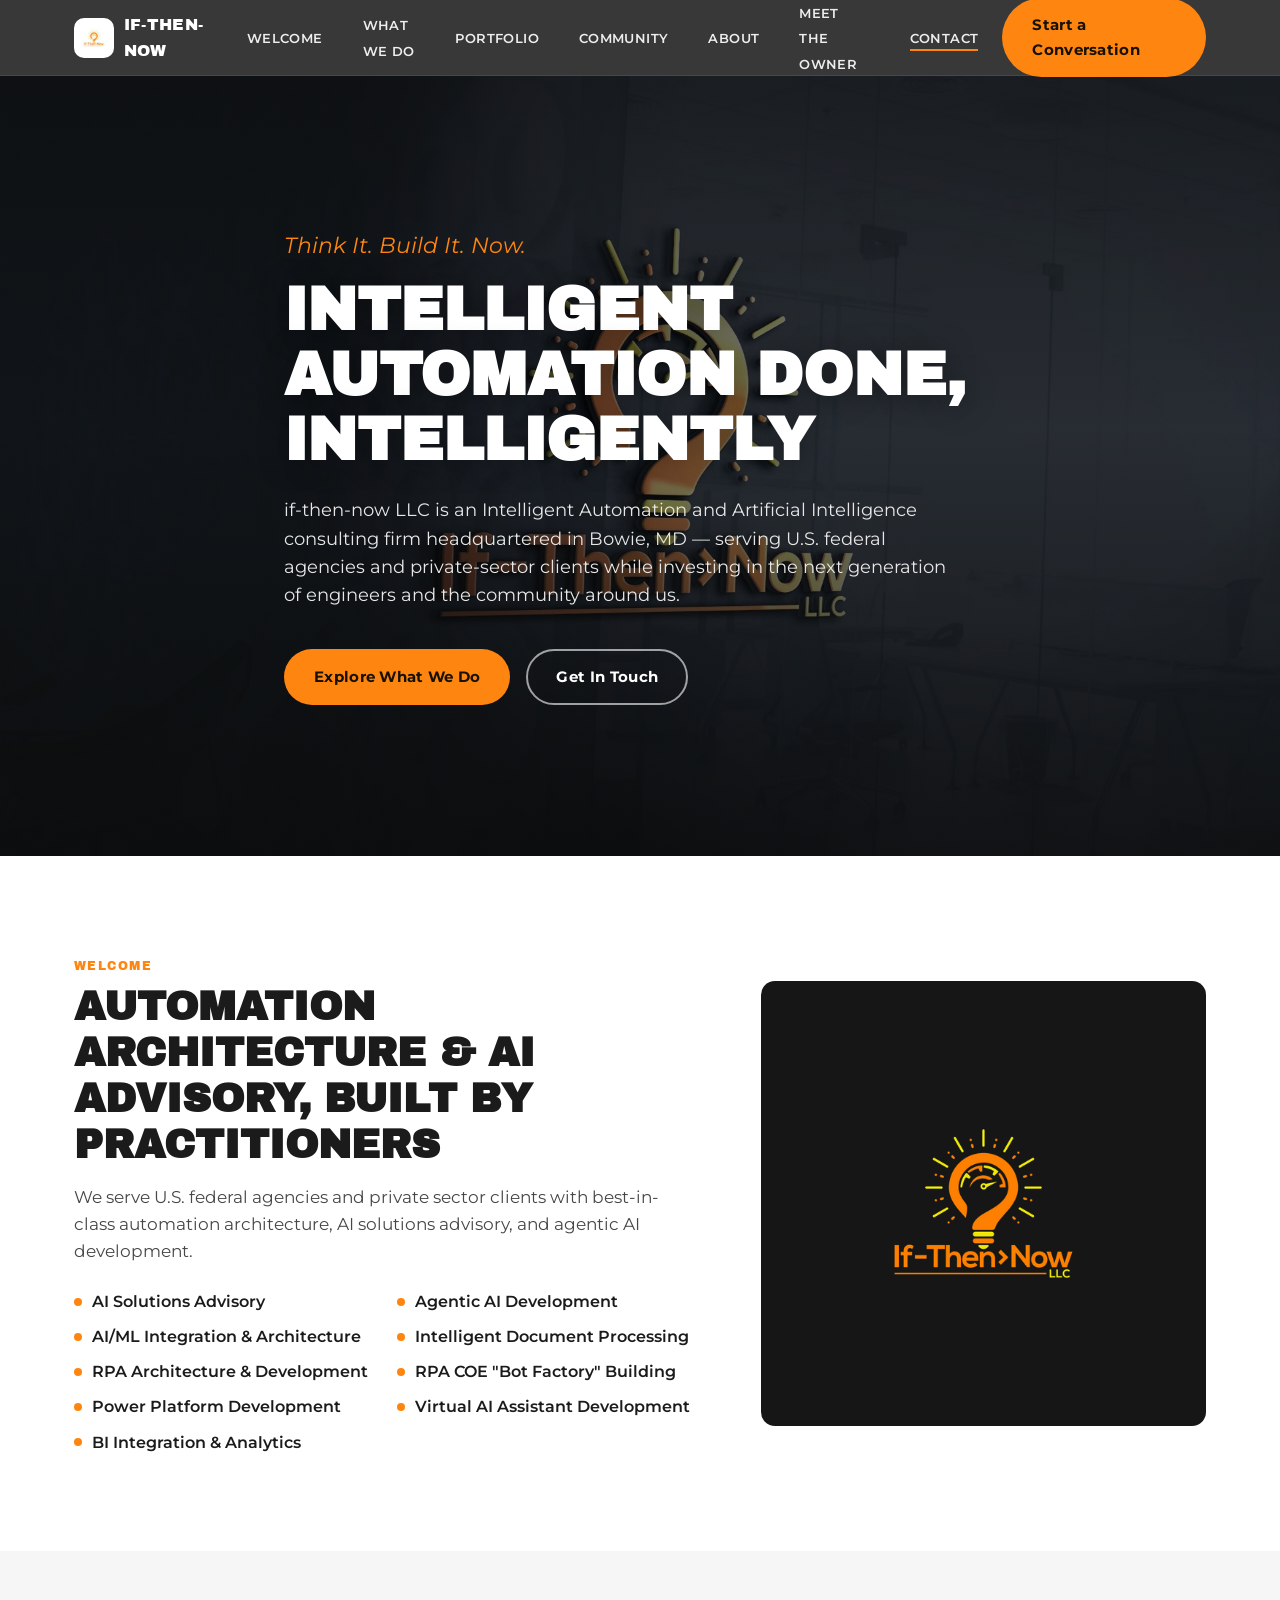
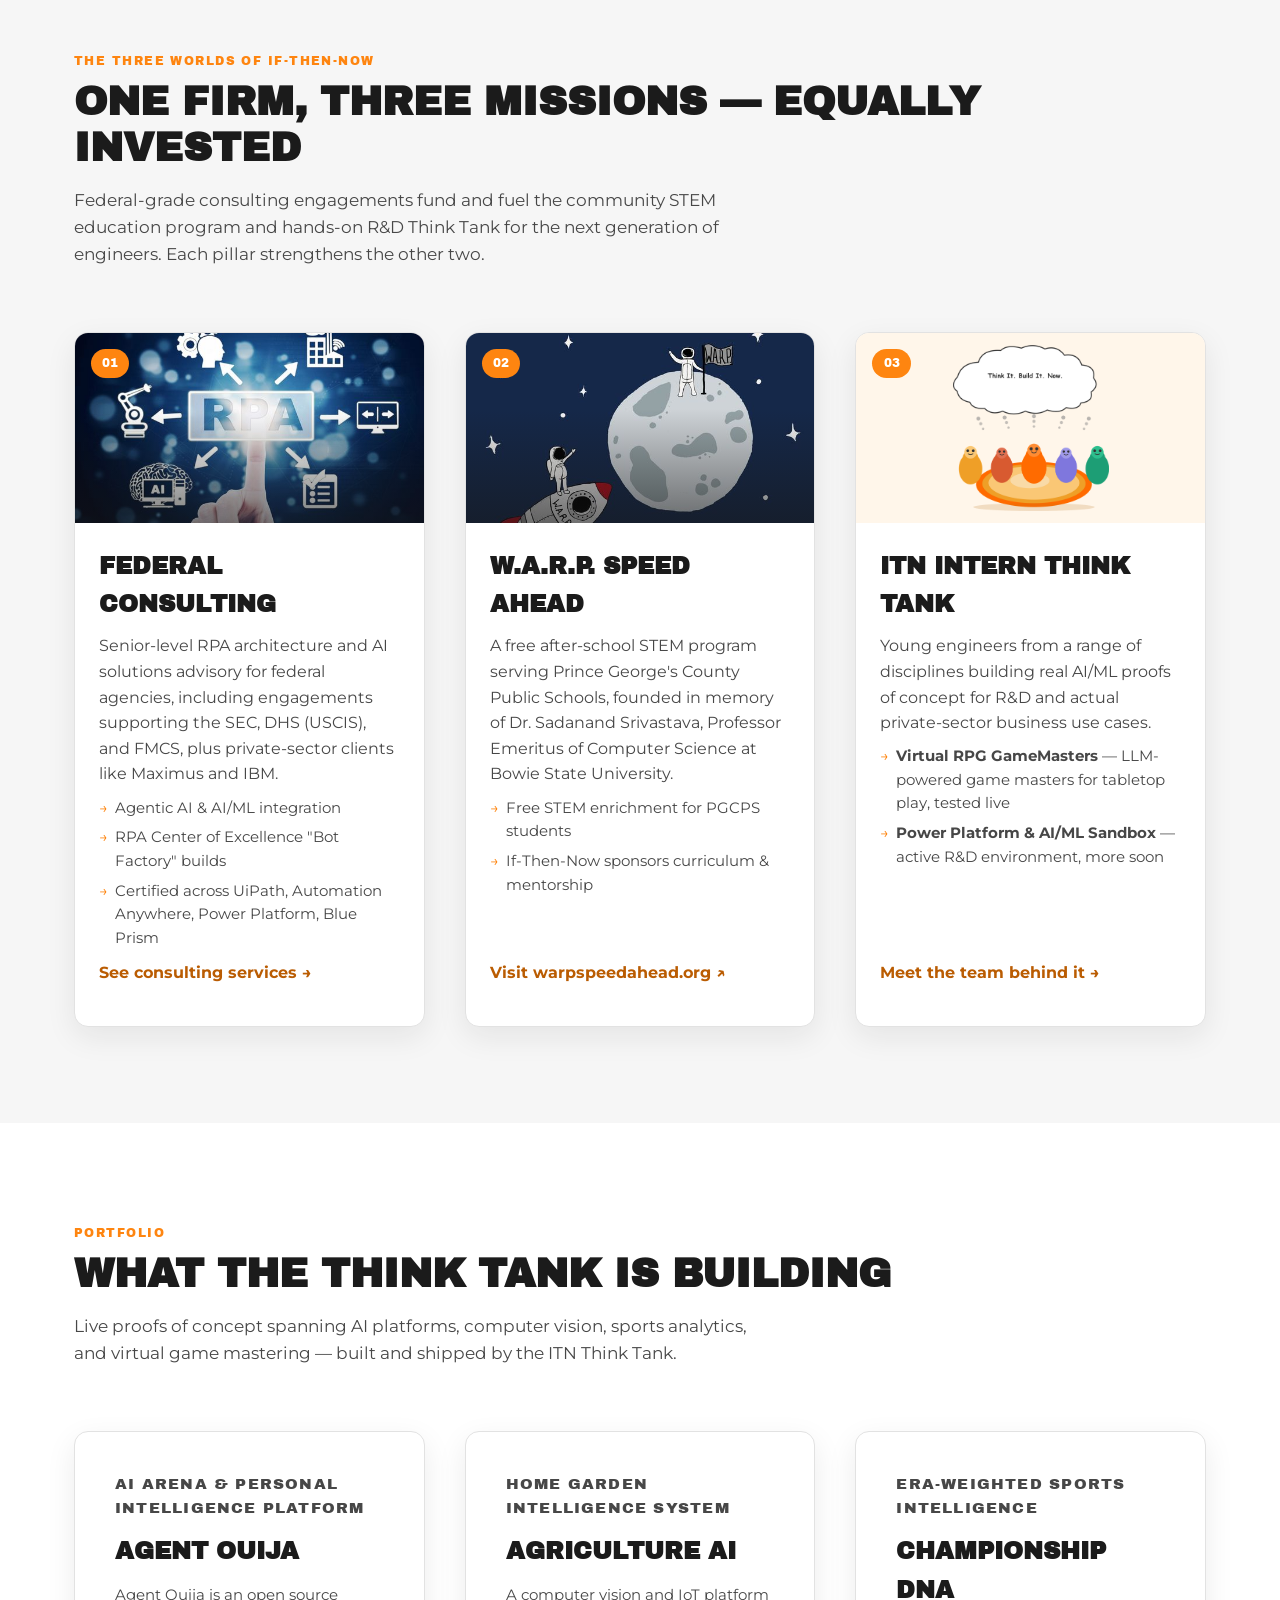
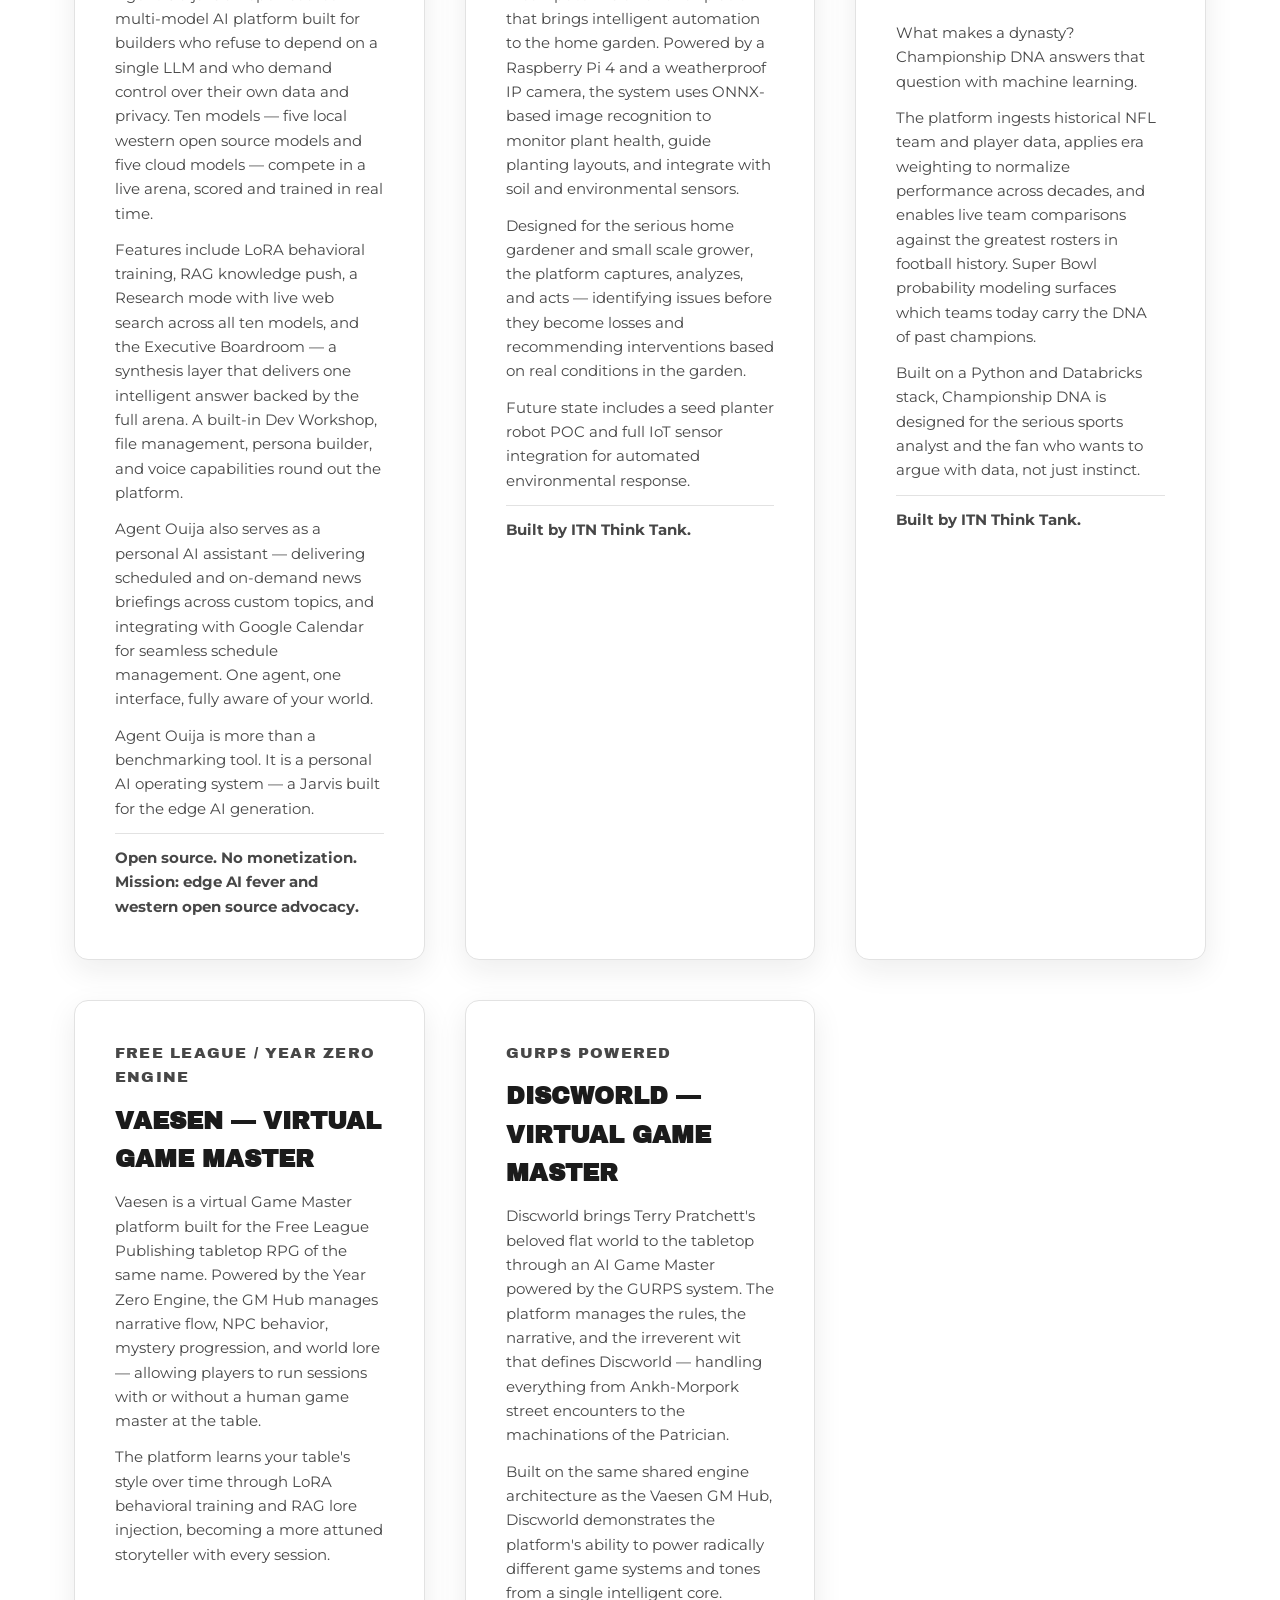
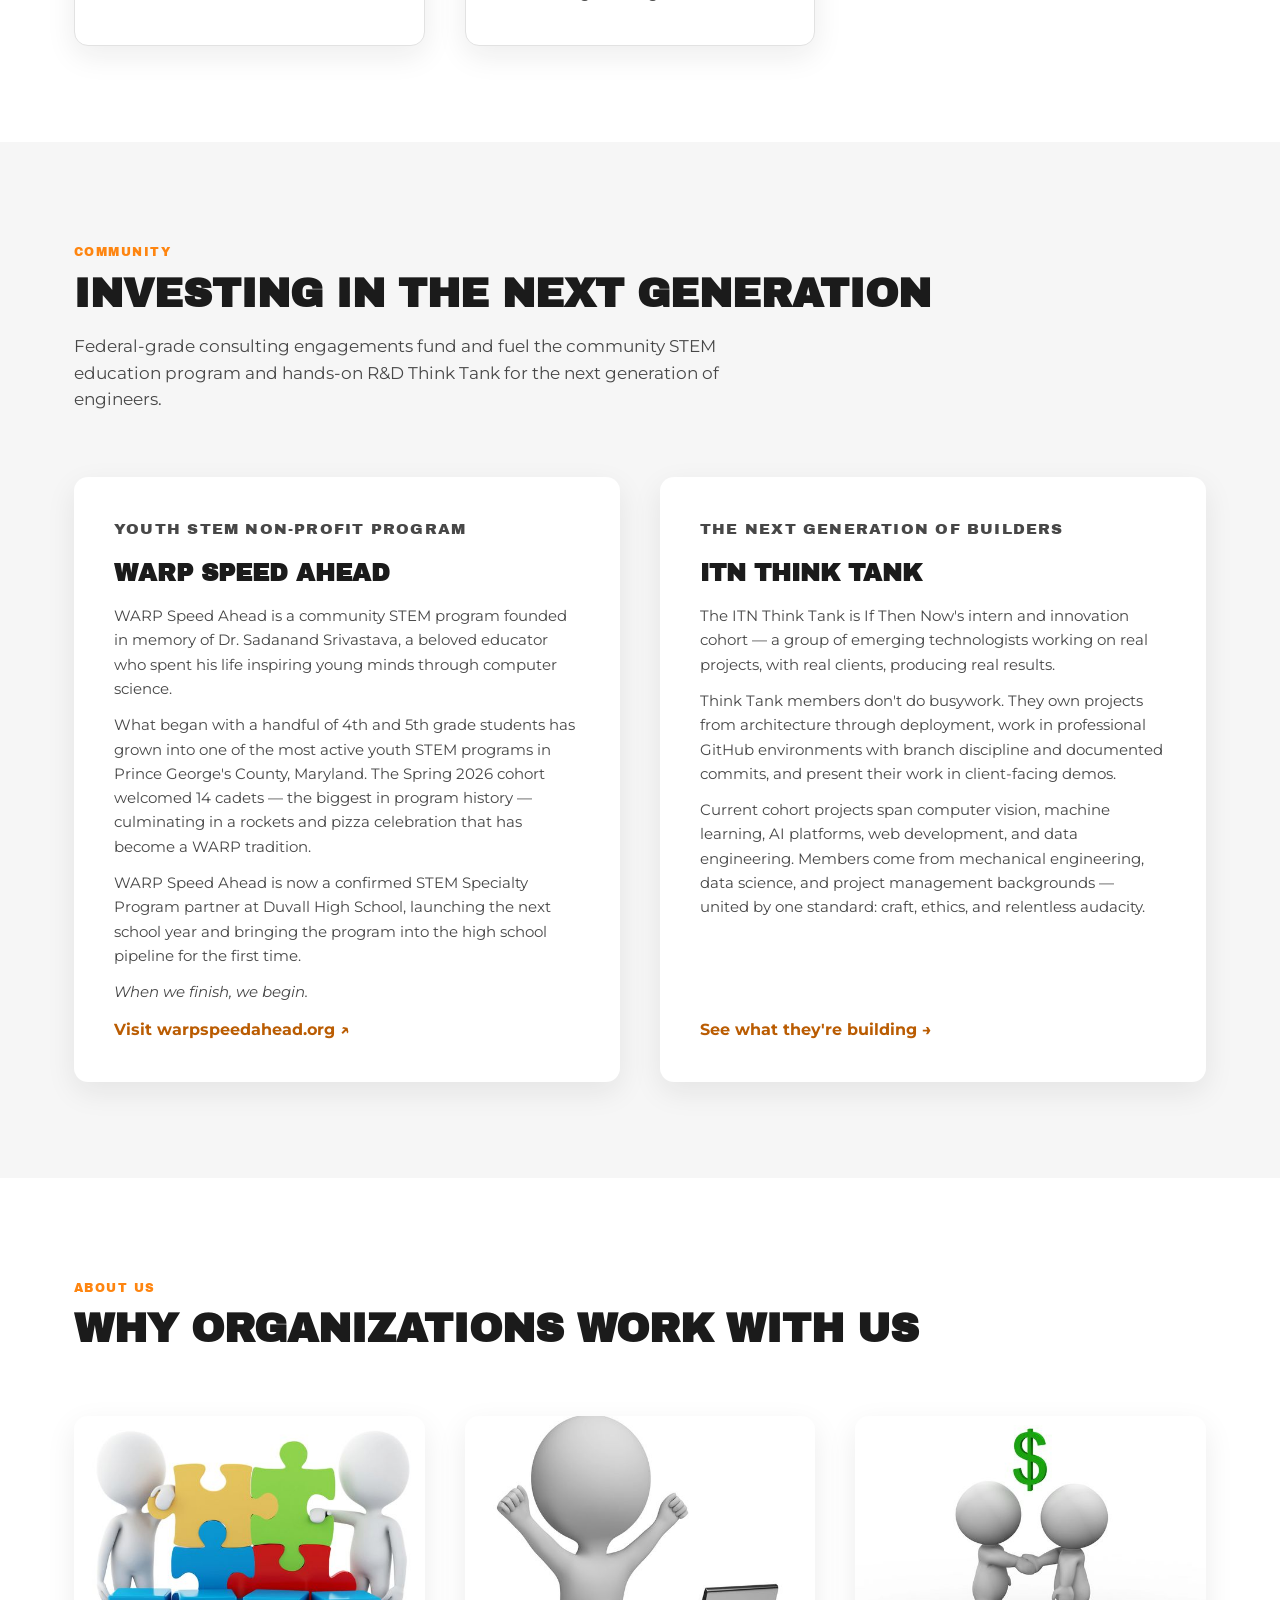
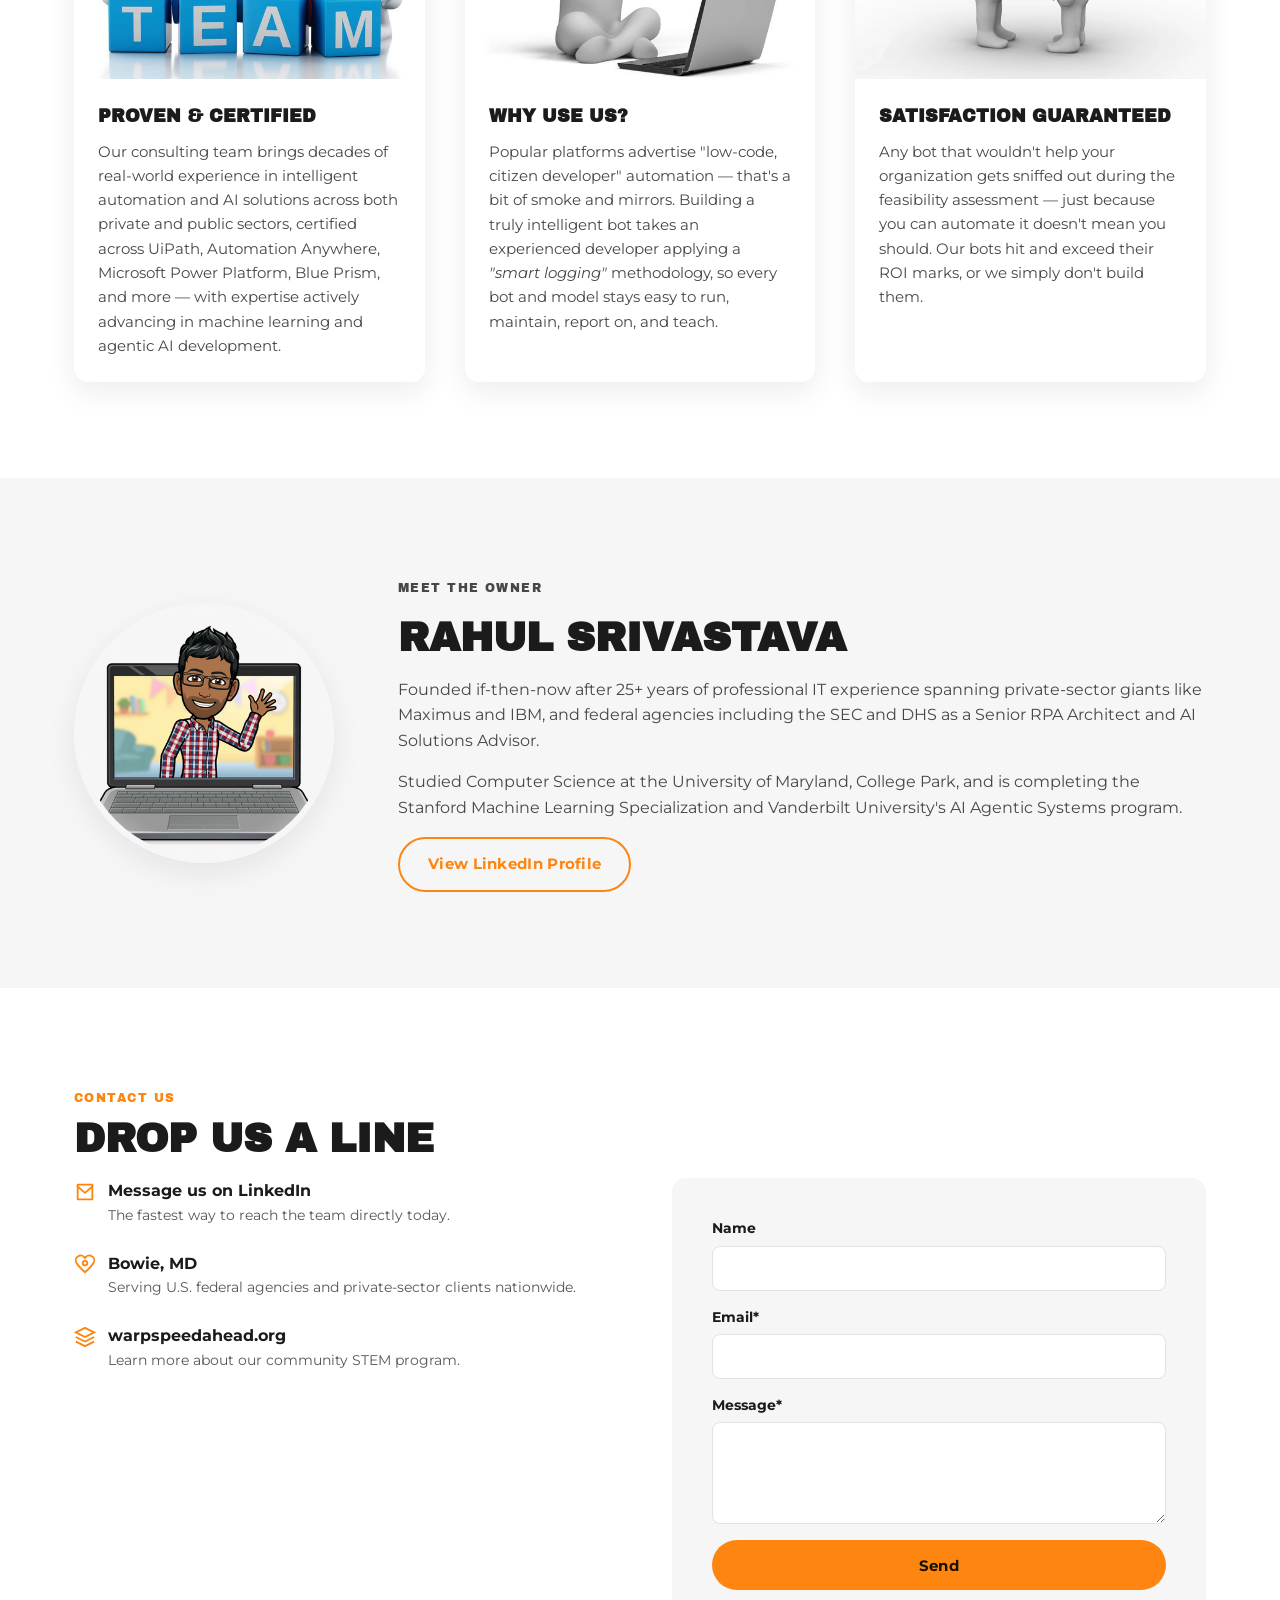
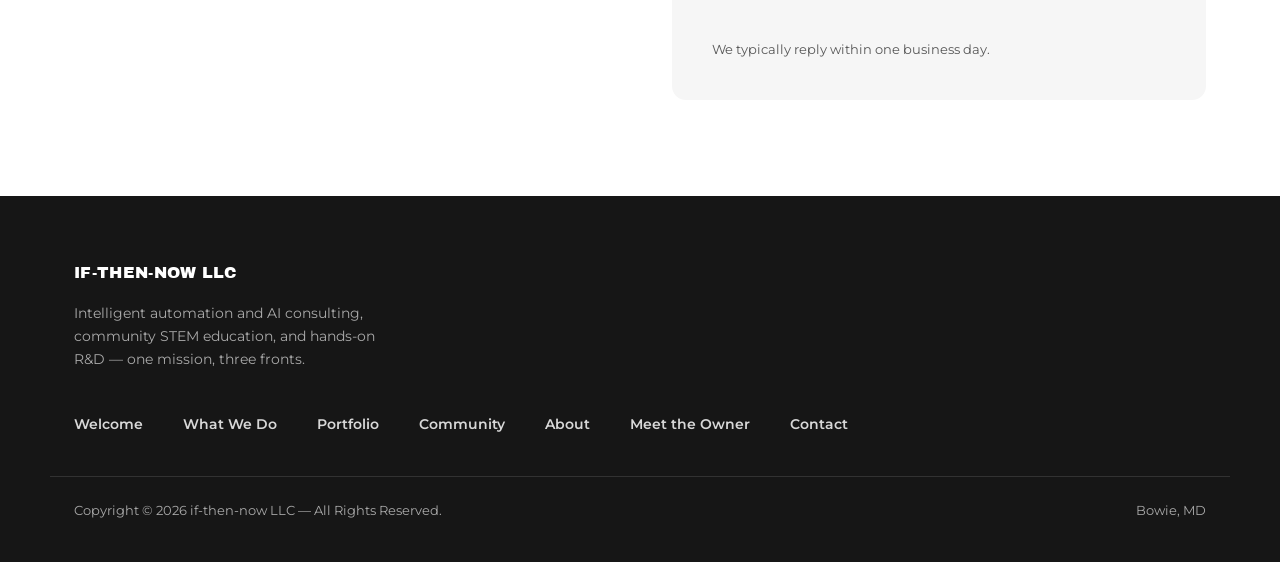
==== commit 7c337732: "Sharpen the pillars and community section ledes Reword so the consulting engagements fund and fuel t" ====
--- a/itnwebsite/index.html
+++ b/itnwebsite/index.html
@@ -109,8 +109,9 @@
         <p class="eyebrow">The Three Worlds of If-Then-Now</p>
         <h2 class="section-heading">One firm, three missions — equally invested</h2>
         <p class="section-lede">
-          Federal-grade consulting funds and informs community STEM education and hands-on R&amp;D for the next
-          generation of engineers. Each pillar strengthens the other two.
+          Federal-grade consulting engagements fund and fuel the community STEM education program and
+          hands-on R&amp;D Think Tank for the next generation of engineers. Each pillar strengthens the
+          other two.
         </p>
 
         <div class="pillars">
@@ -299,8 +300,8 @@
         <p class="eyebrow">Community</p>
         <h2 class="section-heading">Investing in the next generation</h2>
         <p class="section-lede">
-          Federal-grade consulting funds and informs community STEM education and hands-on R&amp;D for the next
-          generation of engineers.
+          Federal-grade consulting engagements fund and fuel the community STEM education program and
+          hands-on R&amp;D Think Tank for the next generation of engineers.
         </p>
 
         <div class="community-grid">
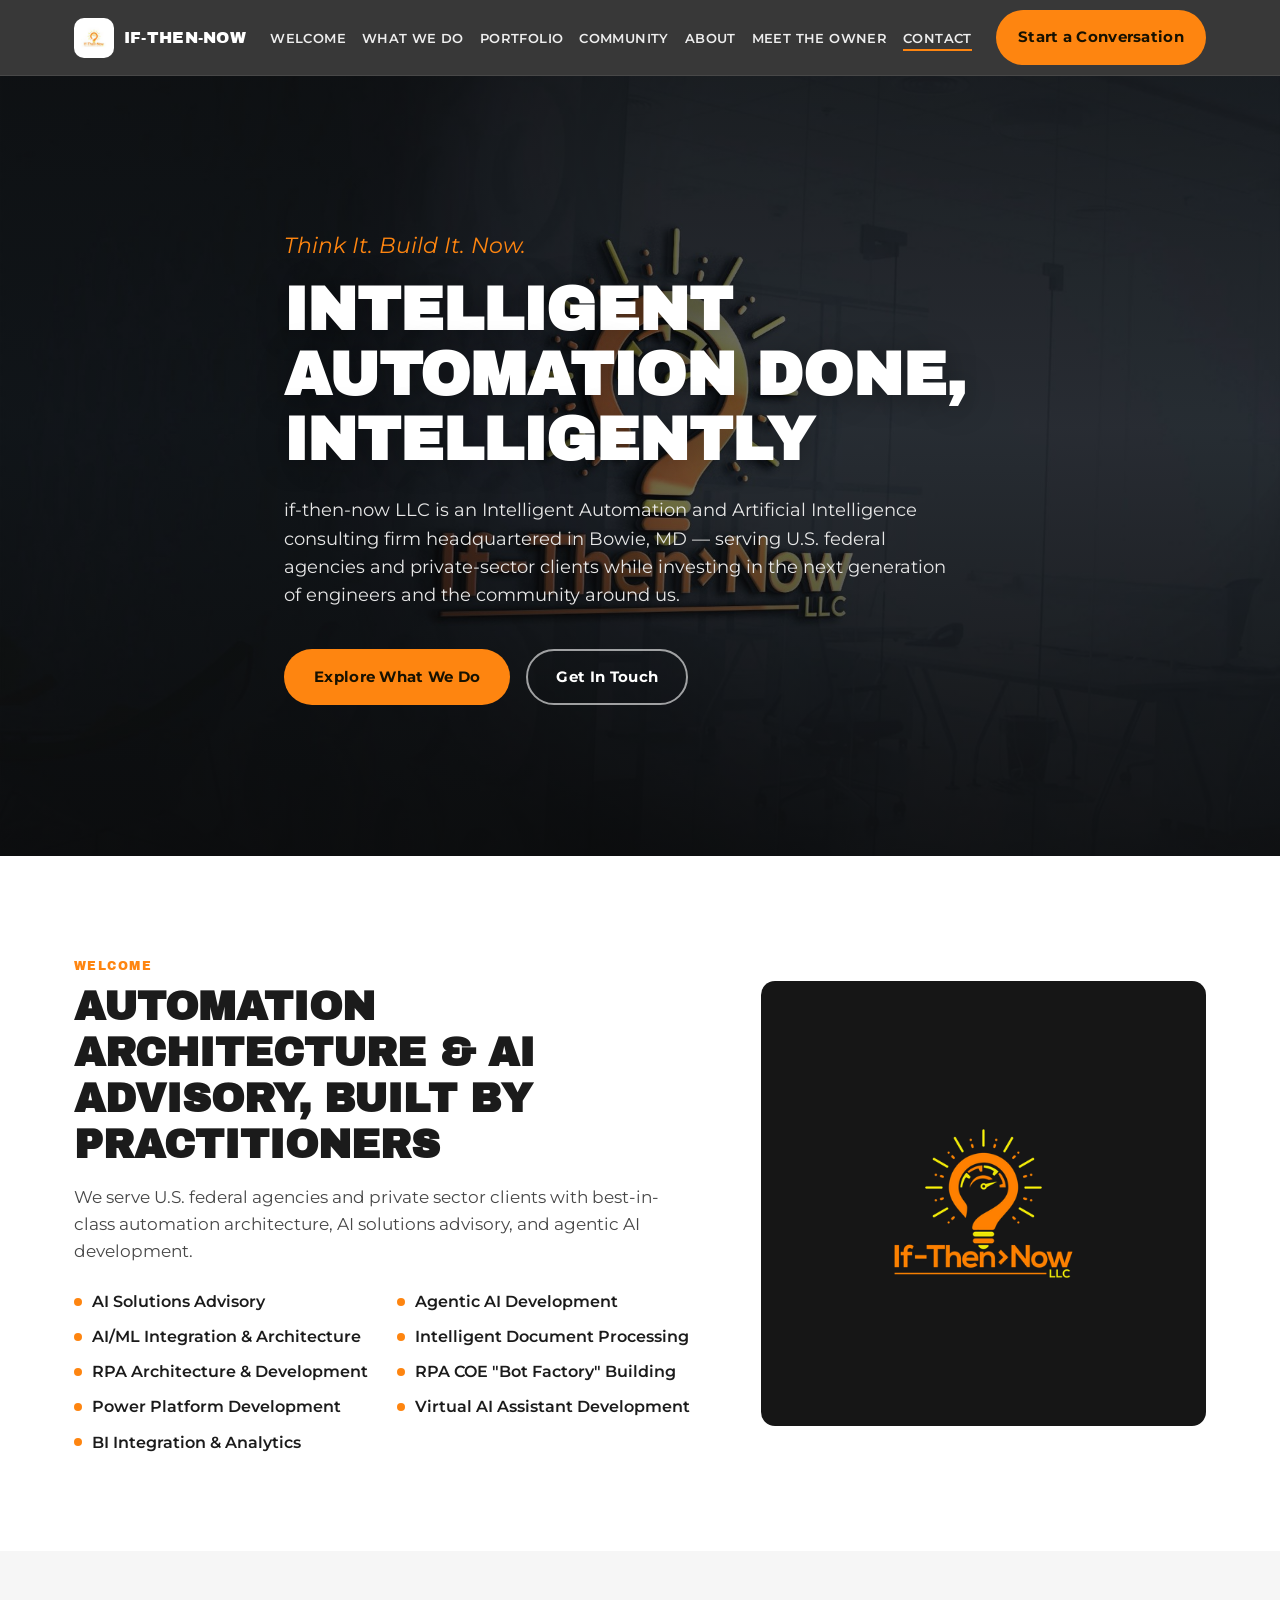
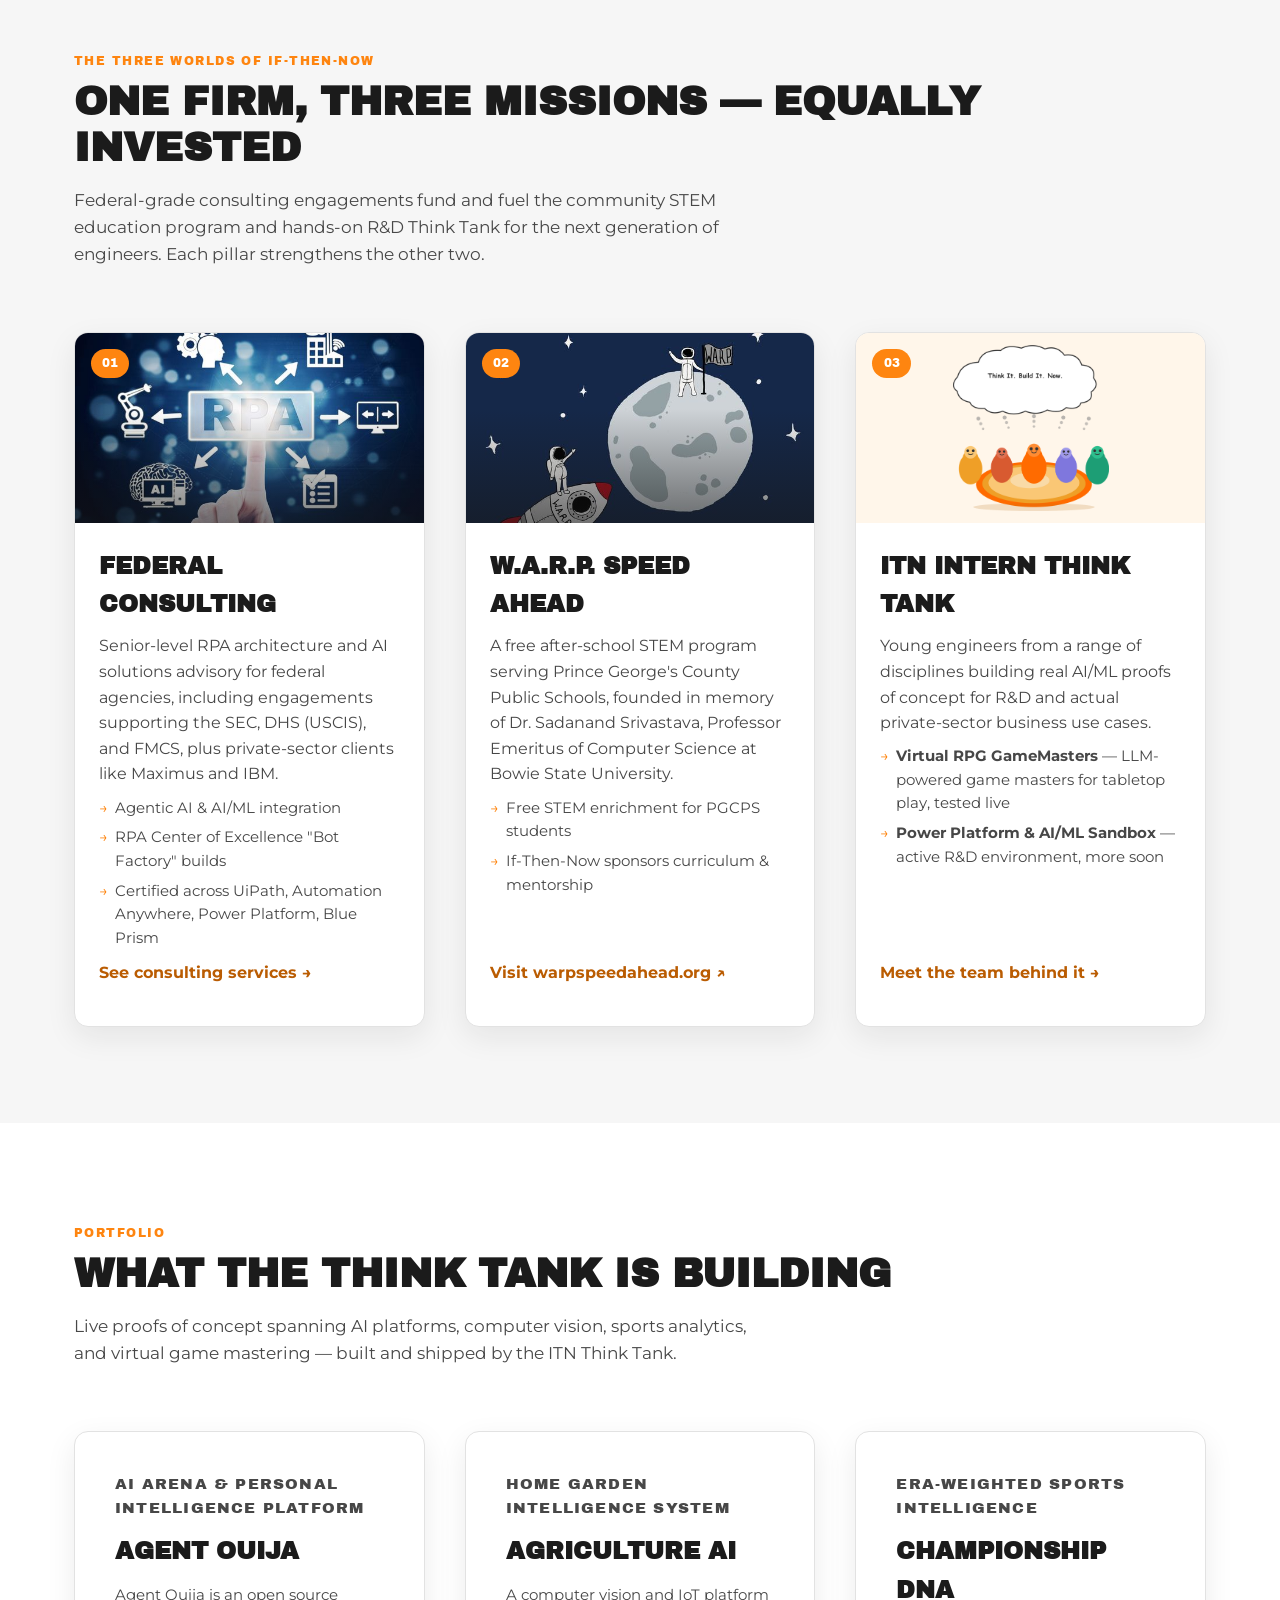
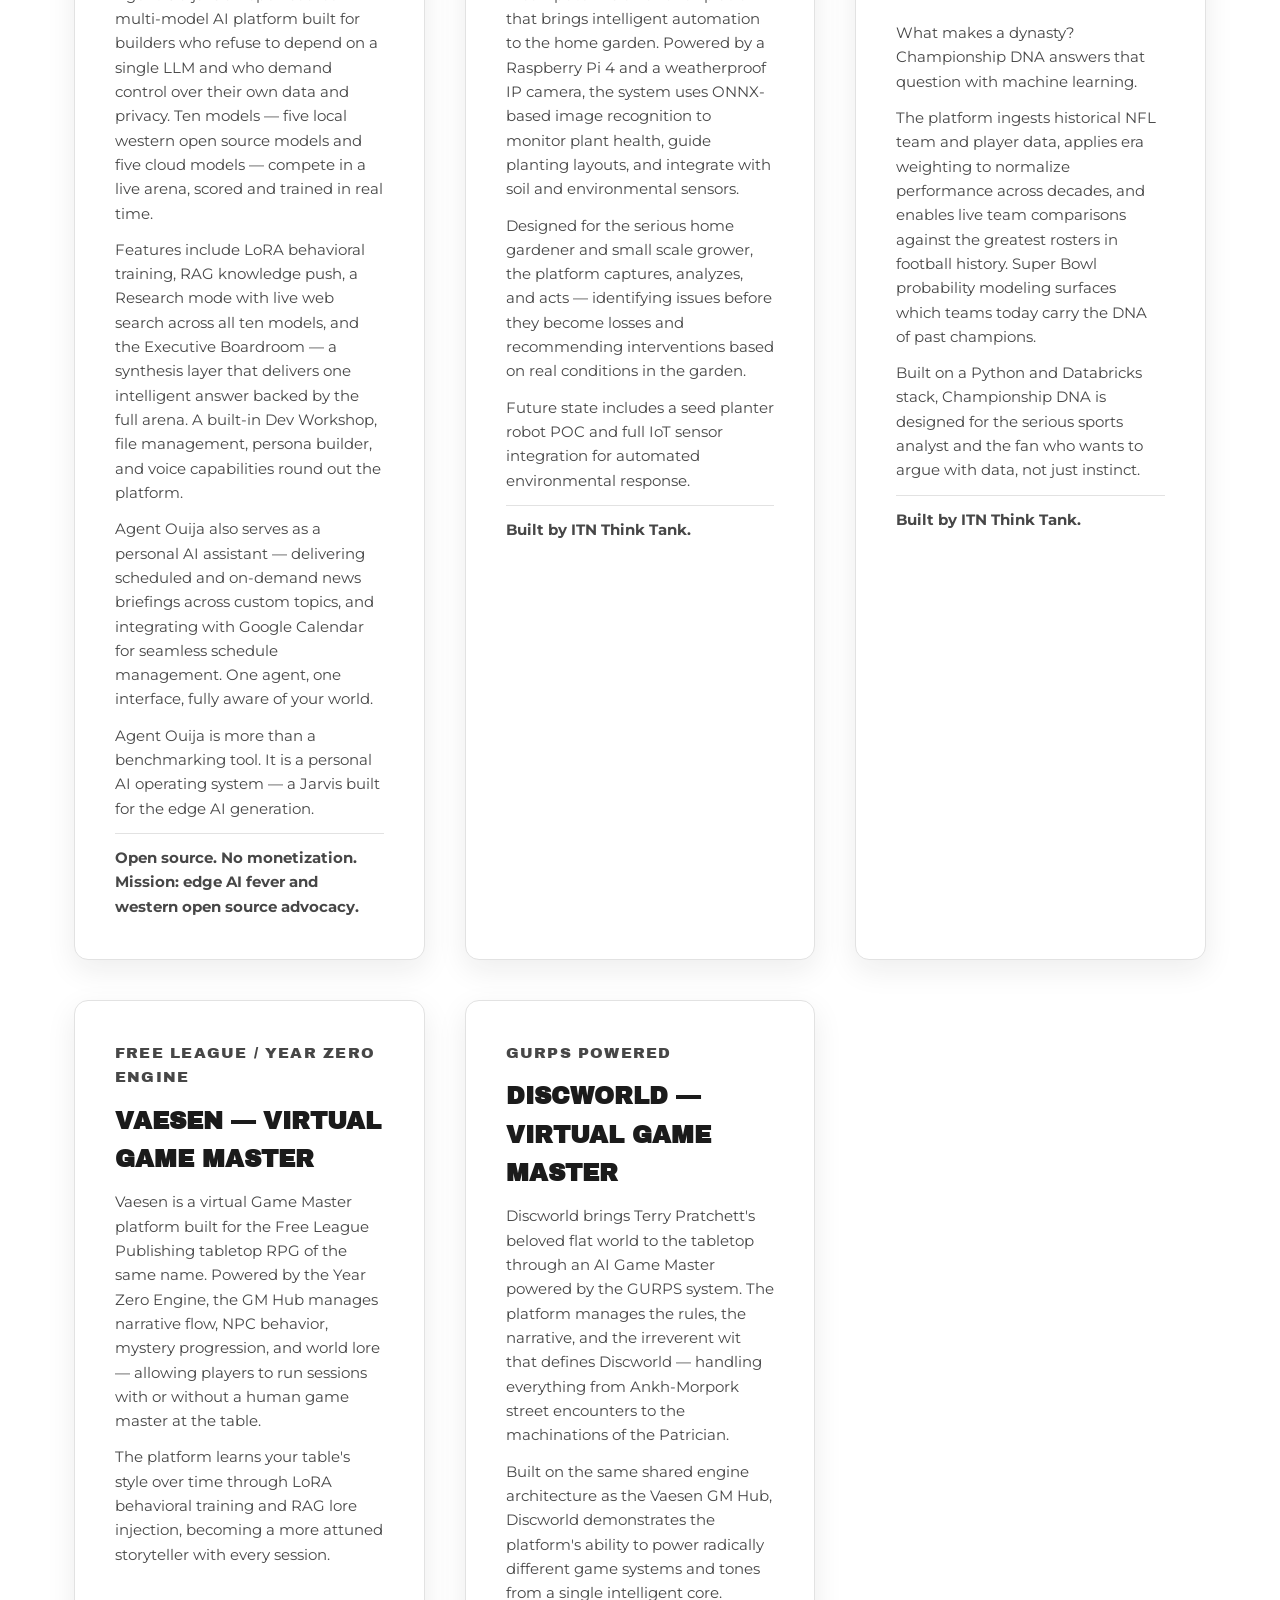
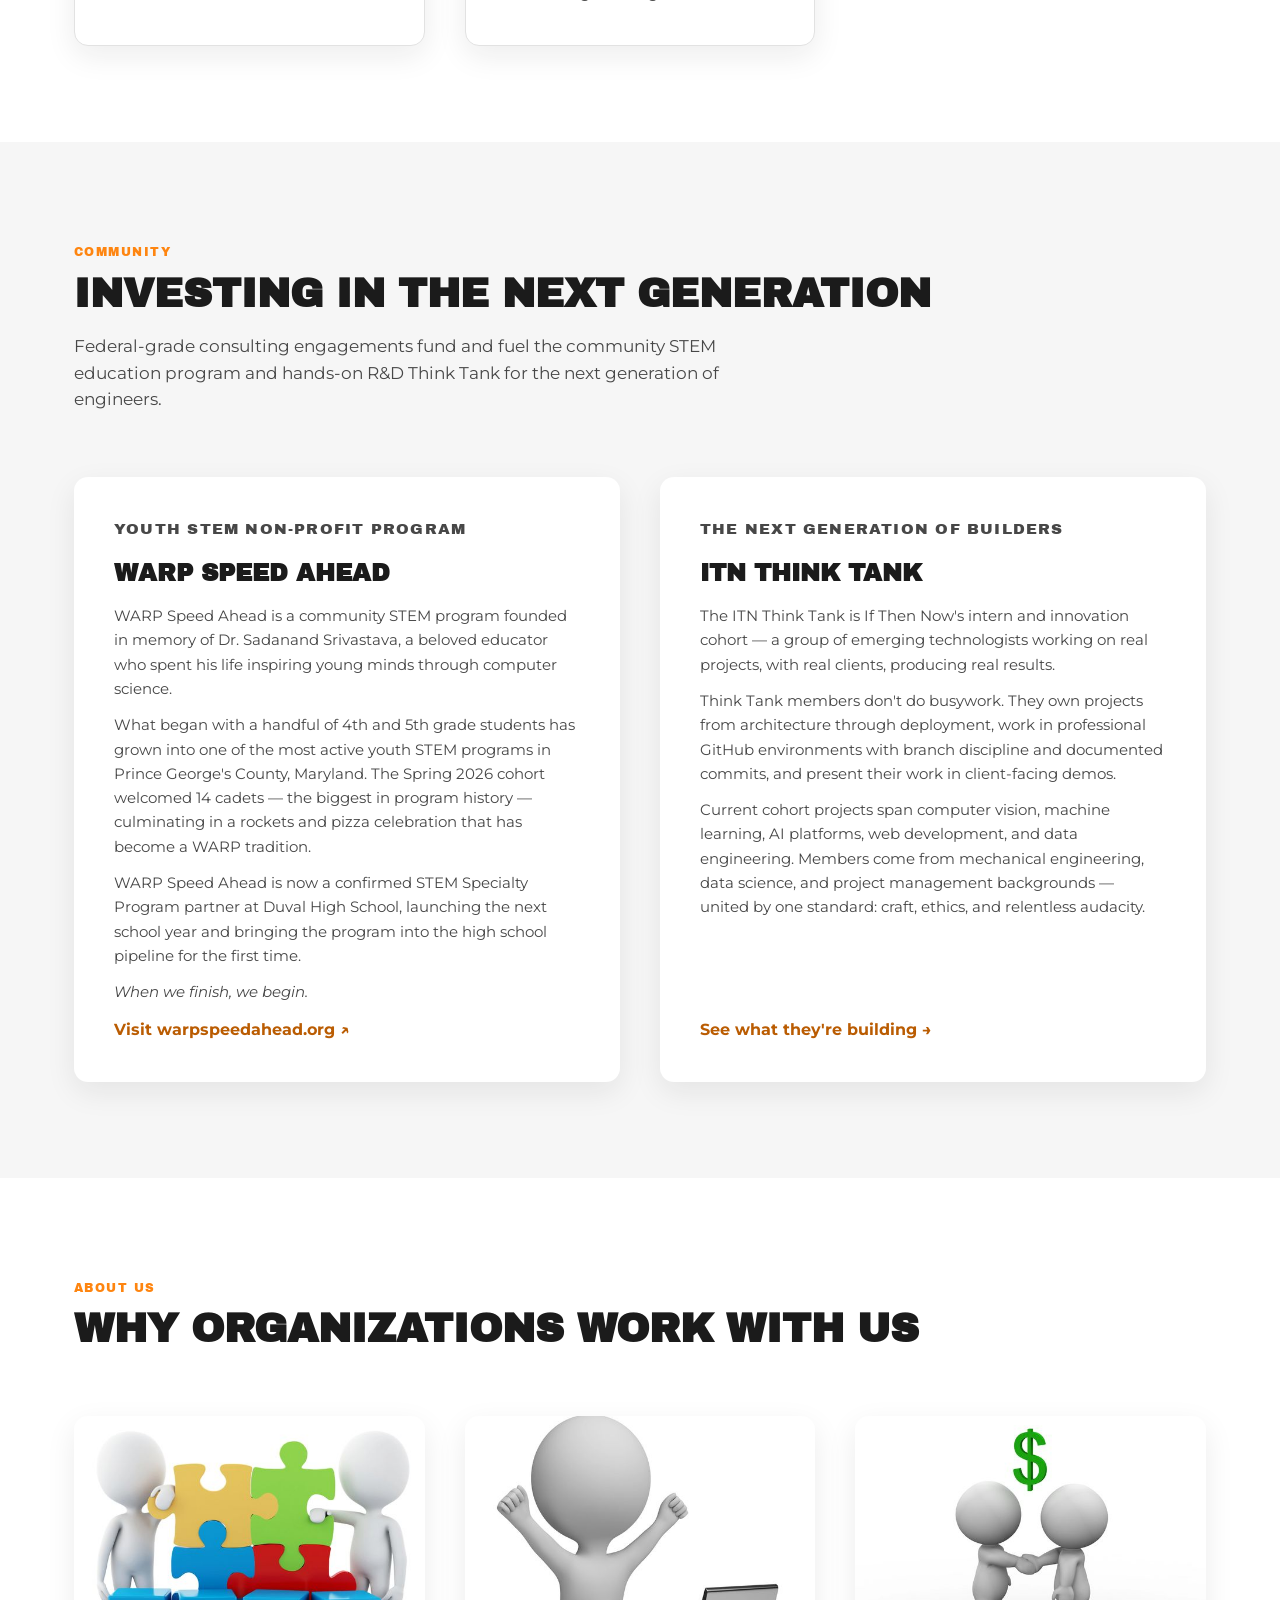
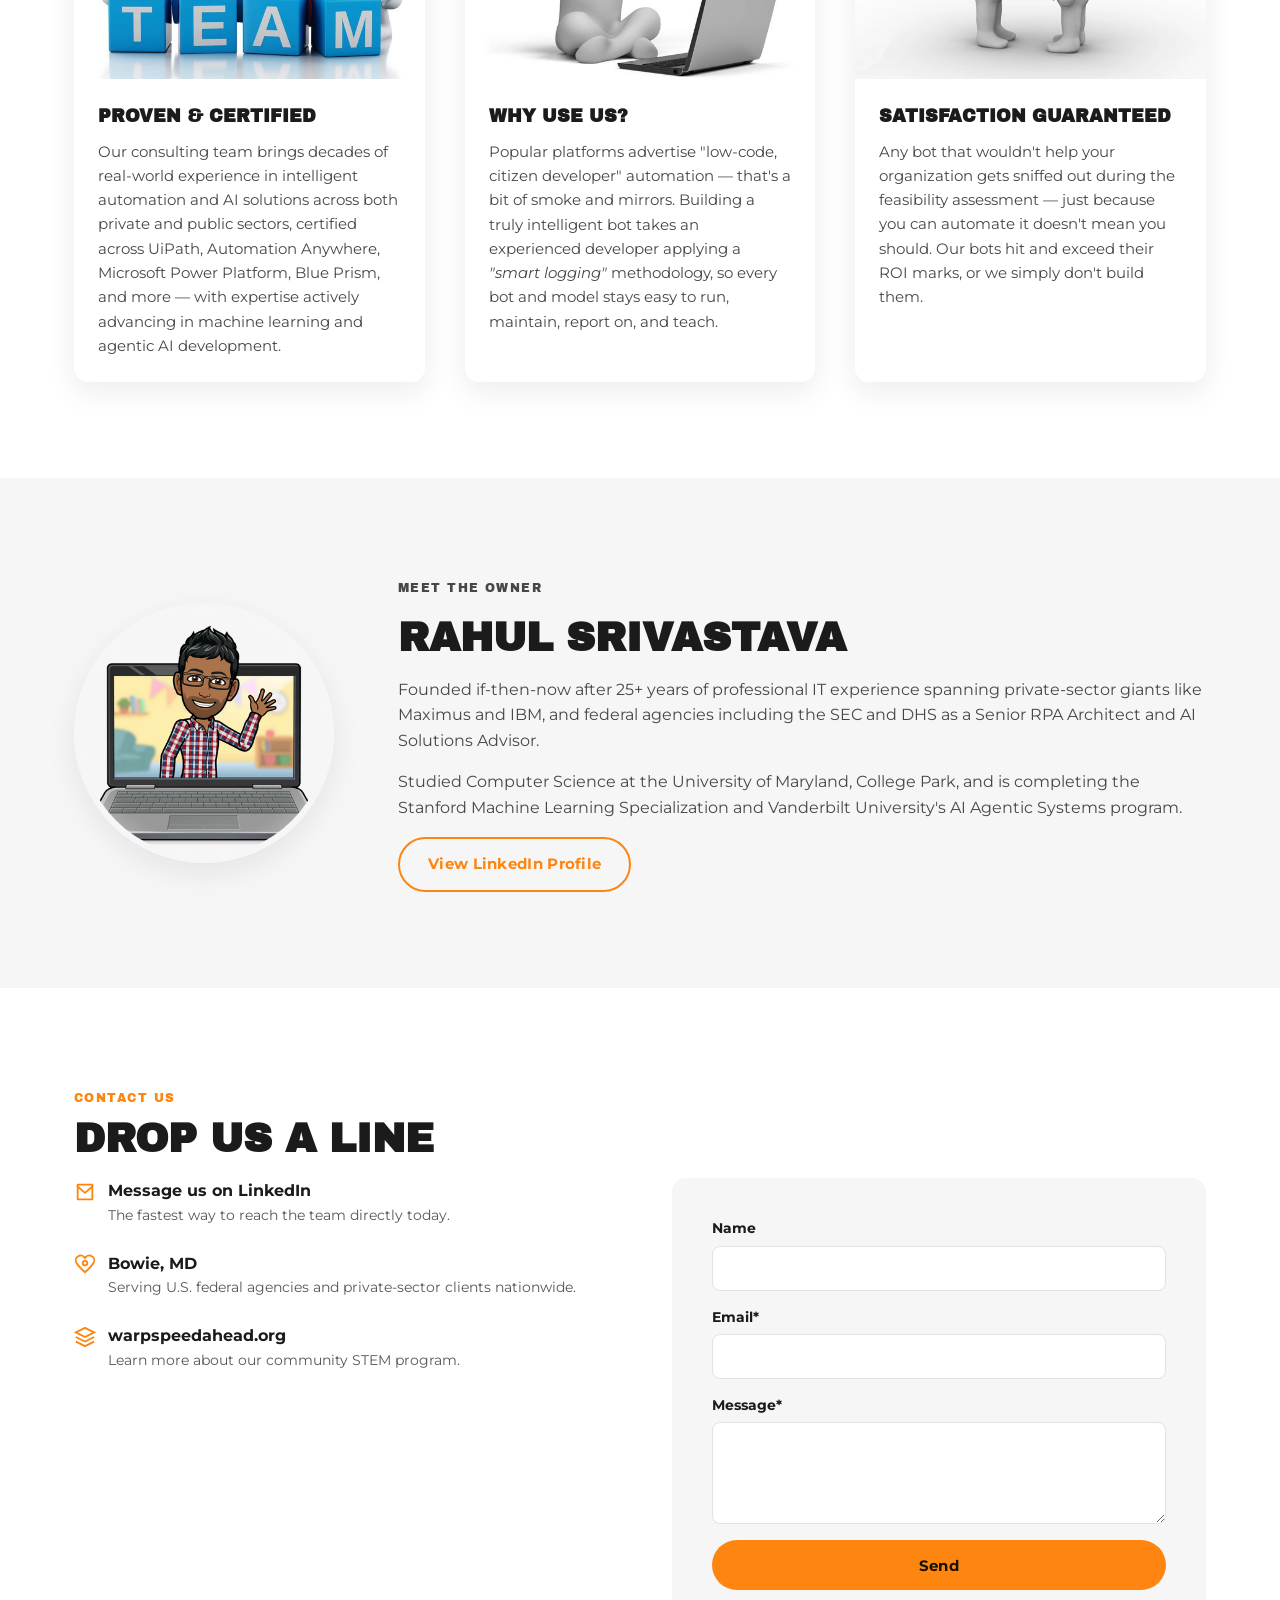
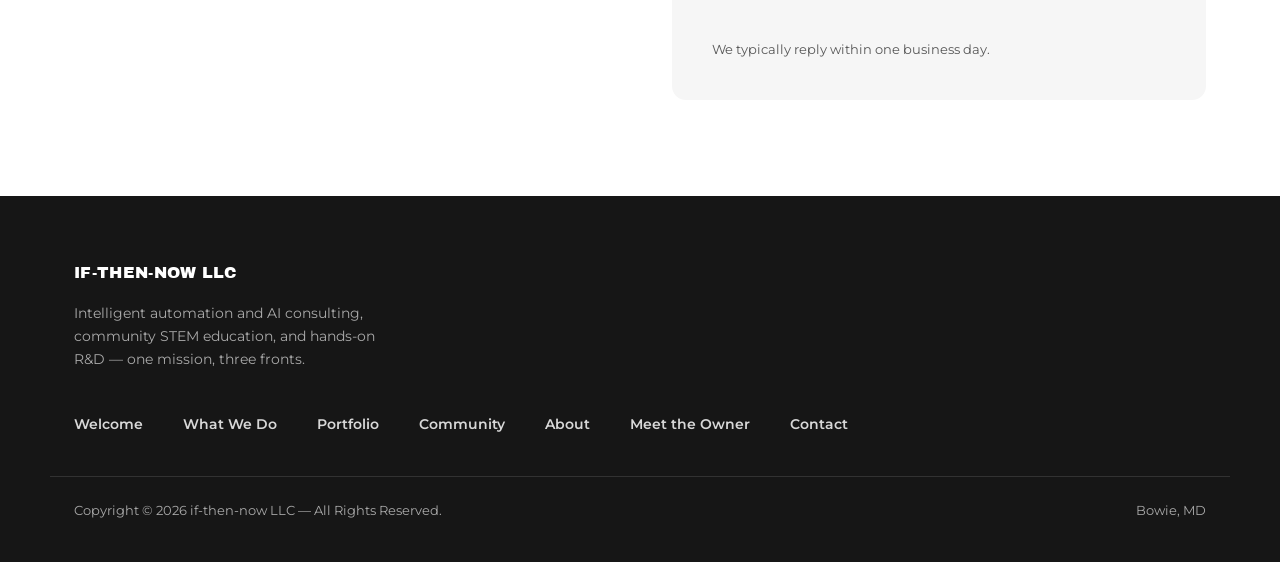
==== commit 5fa99d30: "Correct Duvall High School to Duval High School Fixed in the Community section of the page and in th" ====
--- a/itnwebsite/index.html
+++ b/itnwebsite/index.html
@@ -319,7 +319,7 @@
               tradition.
             </p>
             <p>
-              WARP Speed Ahead is now a confirmed STEM Specialty Program partner at Duvall High School, launching
+              WARP Speed Ahead is now a confirmed STEM Specialty Program partner at Duval High School, launching
               the next school year and bringing the program into the high school pipeline for the first time.
             </p>
             <p class="community-card__tag"><em>When we finish, we begin.</em></p>
--- a/itnwebsite/src/css/styles.css
+++ b/itnwebsite/src/css/styles.css
@@ -146,6 +146,8 @@
   border: 2px solid transparent;
   cursor: pointer;
   text-decoration: none;
+  /* A button label breaking mid-phrase reads as a layout fault, never as design. */
+  white-space: nowrap;
   transition: transform var(--transition), background var(--transition), color var(--transition), border-color var(--transition);
 }
 .btn:hover { transform: translateY(-2px); }
@@ -204,6 +206,9 @@
   gap: 0.6rem;
   text-decoration: none;
   color: #fff;
+  /* The brand was being compressed to 66px of its natural 173px by the nav's
+     flex row, which broke the wordmark across lines. It is not negotiable space. */
+  flex: none;
 }
 .brand__mark {
   width: 40px;
@@ -216,14 +221,22 @@
   font-size: 1rem;
   letter-spacing: 0.02em;
   text-transform: uppercase;
+  white-space: nowrap;
 }
 
 .nav__links {
   display: flex;
   align-items: center;
-  gap: var(--space-lg);
+  /* Seven items at the old 2.5rem gap overflowed the row and forced the flex
+     items below their text width, wrapping the two-word labels onto two and
+     three lines. 1rem is what actually fits: the nav is capped at
+     --content-max, so a vw-based gap keeps growing after the container has
+     stopped and overflows on wide screens. Fixed units are correct here. */
+  gap: 1rem;
   list-style: none;
 }
+/* Never compress a label below its natural width... */
+.nav__links li { flex: none; }
 .nav__links a {
   text-decoration: none;
   color: #eee;
@@ -233,6 +246,8 @@
   text-transform: uppercase;
   position: relative;
   padding-block: 0.35rem;
+  /* ...and never break one across lines. */
+  white-space: nowrap;
 }
 .nav__links a::after {
   content: '';
@@ -247,7 +262,9 @@
 .nav__links a:hover::after,
 .nav__links a.is-active::after { right: 0; }
 
-.nav__cta { display: none; }
+/* Tighter than the default .btn padding purely to buy the nav row the width it
+   needs to keep every label on one line. */
+.nav__cta { display: none; flex: none; padding-inline: 1.25rem; }
 
 .nav__toggle {
   display: inline-flex;
@@ -263,25 +280,51 @@
 }
 .nav__toggle svg { width: 22px; height: 22px; }
 
-@media (min-width: 900px) {
+/* 1200px, not 900px: below this the brand, seven nowrap links and the CTA
+   genuinely do not fit on one row, and forcing them to overflowed the header.
+   Keep the hamburger until there is real room. Mirrored by SITE_CONFIG.navBreakpoint. */
+@media (min-width: 1200px) {
   .nav__toggle { display: none; }
   .nav__cta { display: inline-flex; }
 }
 
-@media (max-width: 899px) {
+@media (max-width: 1199px) {
   .nav__links {
     position: fixed;
-    inset: var(--nav-height) 0 0 0;
+    top: var(--nav-height);
+    left: 0;
+    right: 0;
+    /* Height is set explicitly rather than via `bottom: 0`. .site-header carries
+       backdrop-filter, which makes it the containing block for position:fixed
+       descendants — so `bottom: 0` resolved against the 76px header and collapsed
+       this panel to ~80px, hiding six of the seven links behind an inner
+       scrollbar. An explicit height is immune to which ancestor wins. */
+    height: calc(100vh - var(--nav-height));
+    height: calc(100dvh - var(--nav-height));
     flex-direction: column;
     align-items: flex-start;
     padding: var(--space-lg) var(--space-md);
     background: var(--color-dark);
     gap: var(--space-md);
-    transform: translateX(100%);
-    transition: transform var(--transition);
+    /* Parked above the viewport, not off to the right. A panel sitting at
+       translateX(100%) made the document twice the viewport width and let the
+       whole page be dragged sideways to reveal it; overflow above the top edge
+       is never scrollable, so hiding upwards cannot create that. It also reads
+       naturally: a full-width panel drops down from behind the header. */
+    transform: translateY(-100%);
+    /* visibility, not just transform. Translated out of view the panel still
+       overlaps the header and swallows taps meant for the hamburger, so the menu
+       could not be opened at all. A hidden element is not hit-tested. The 0s
+       delay holds it visible for the length of the slide-out. */
+    visibility: hidden;
+    transition: transform var(--transition), visibility 0s linear var(--transition);
     overflow-y: auto;
   }
-  .nav__links.is-open { transform: translateX(0); }
+  .nav__links.is-open {
+    transform: translateY(0);
+    visibility: visible;
+    transition: transform var(--transition), visibility 0s;
+  }
   .nav__links a { font-size: 1.1rem; }
 }
 
@@ -338,7 +381,7 @@
 .services {
   margin-top: var(--space-md);
   display: grid;
-  grid-template-columns: repeat(auto-fit, minmax(230px, 1fr));
+  grid-template-columns: repeat(auto-fit, minmax(min(230px, 100%), 1fr));
   gap: 0.6rem 1.5rem;
   list-style: none;
 }
@@ -486,7 +529,8 @@
    ========================================================================== */
 .projects {
   display: grid;
-  grid-template-columns: repeat(auto-fit, minmax(320px, 1fr));
+  /* Same guard as .community-grid — overflowed below a ~368px viewport. */
+  grid-template-columns: repeat(auto-fit, minmax(min(320px, 100%), 1fr));
   gap: var(--space-lg);
   margin-top: var(--space-xl);
 }
@@ -534,7 +578,10 @@
    ========================================================================== */
 .community-grid {
   display: grid;
-  grid-template-columns: repeat(auto-fit, minmax(360px, 1fr));
+  /* min(360px, 100%) not a bare 360px: a fixed track minimum cannot shrink, so on
+     any viewport under ~408px the card stayed 360px wide and pushed the page
+     sideways — that covers most iPhones. */
+  grid-template-columns: repeat(auto-fit, minmax(min(360px, 100%), 1fr));
   gap: var(--space-lg);
   margin-top: var(--space-xl);
 }
@@ -644,6 +691,10 @@
   gap: 0.75rem;
   align-items: flex-start;
 }
+/* A flex item defaults to min-width:auto and so refuses to shrink below its
+   content, which pushed the contact block past the screen on ~320px phones. */
+.contact__channel > div { min-width: 0; }
+.contact__channel a { overflow-wrap: anywhere; }
 .contact__channel svg {
   flex: none;
   width: 22px;
@@ -667,6 +718,10 @@
 .field label { font-size: 0.85rem; font-weight: 700; }
 .field input,
 .field textarea {
+  /* Inputs carry an intrinsic width of about 20 characters; without this they
+     refuse to shrink and push the form off narrow screens. */
+  width: 100%;
+  min-width: 0;
   font-family: var(--font-body);
   font-size: 0.95rem;
   padding: 0.75rem 0.9rem;
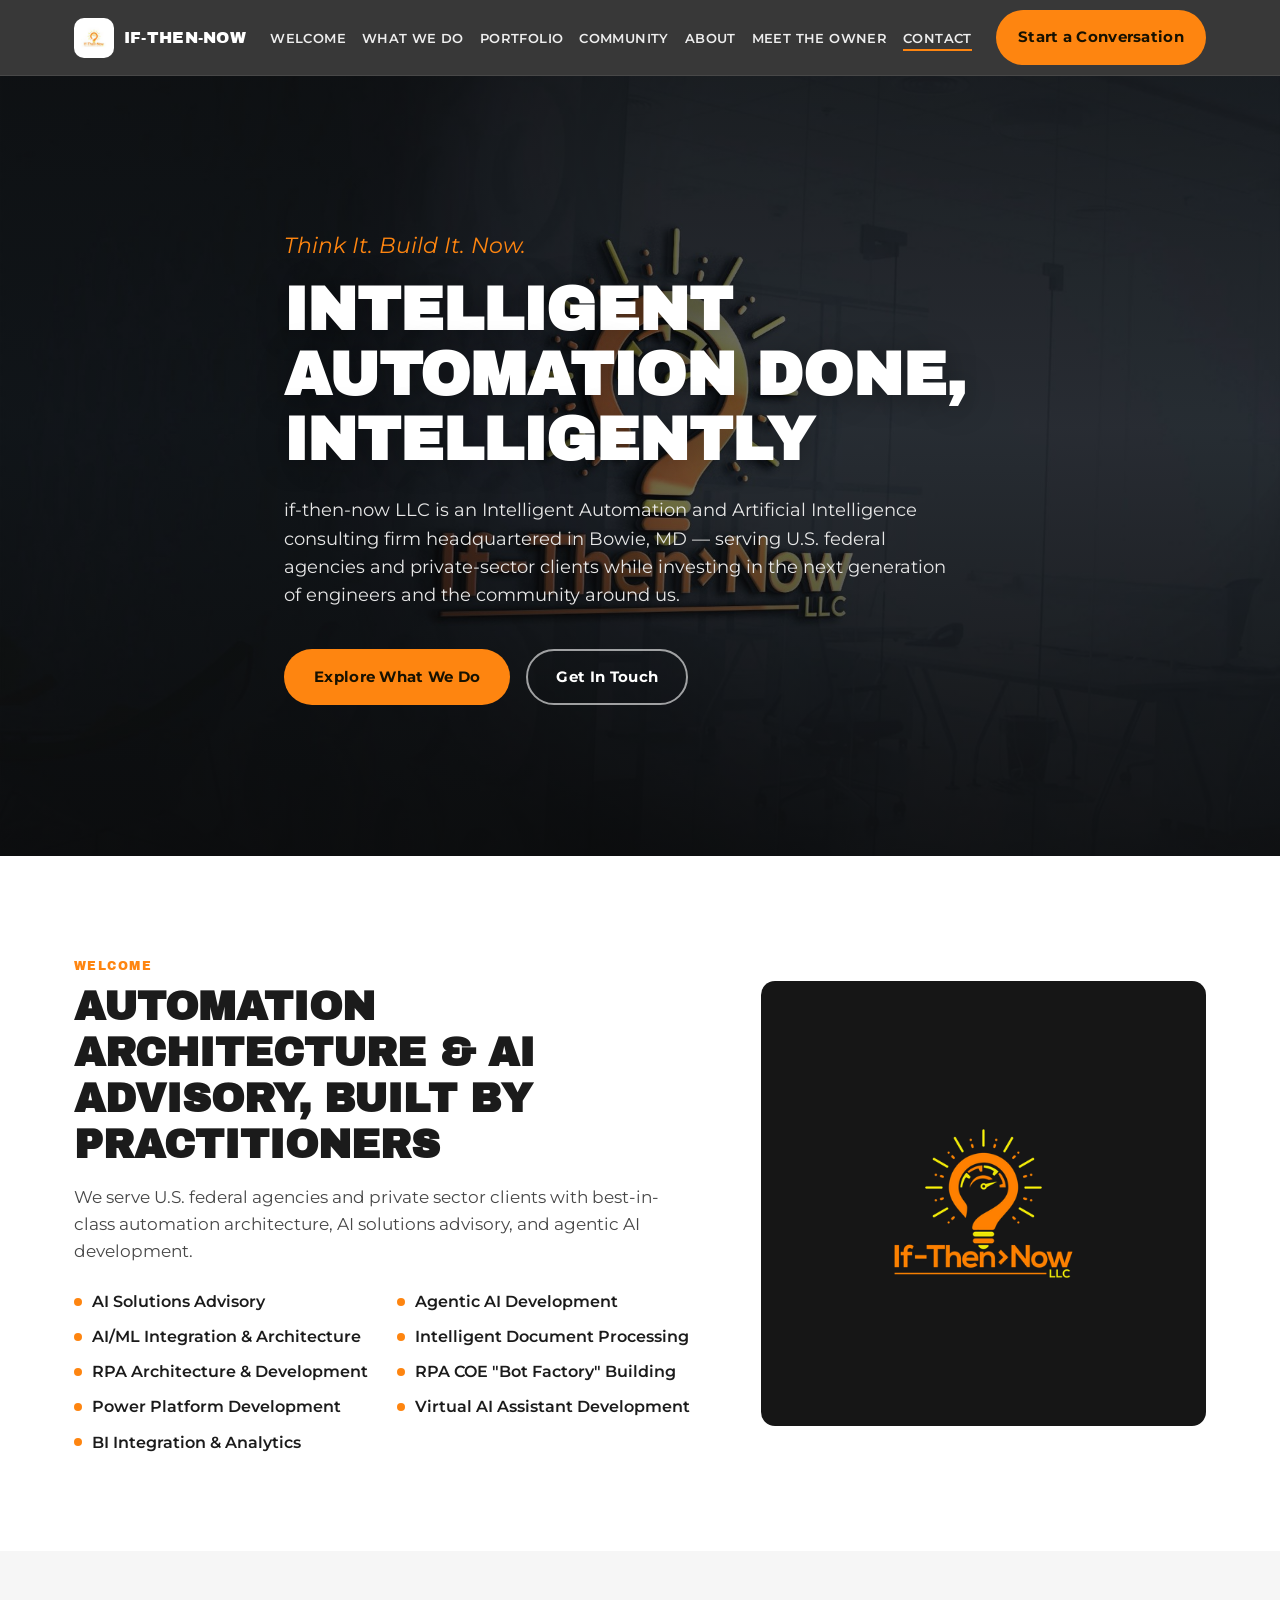
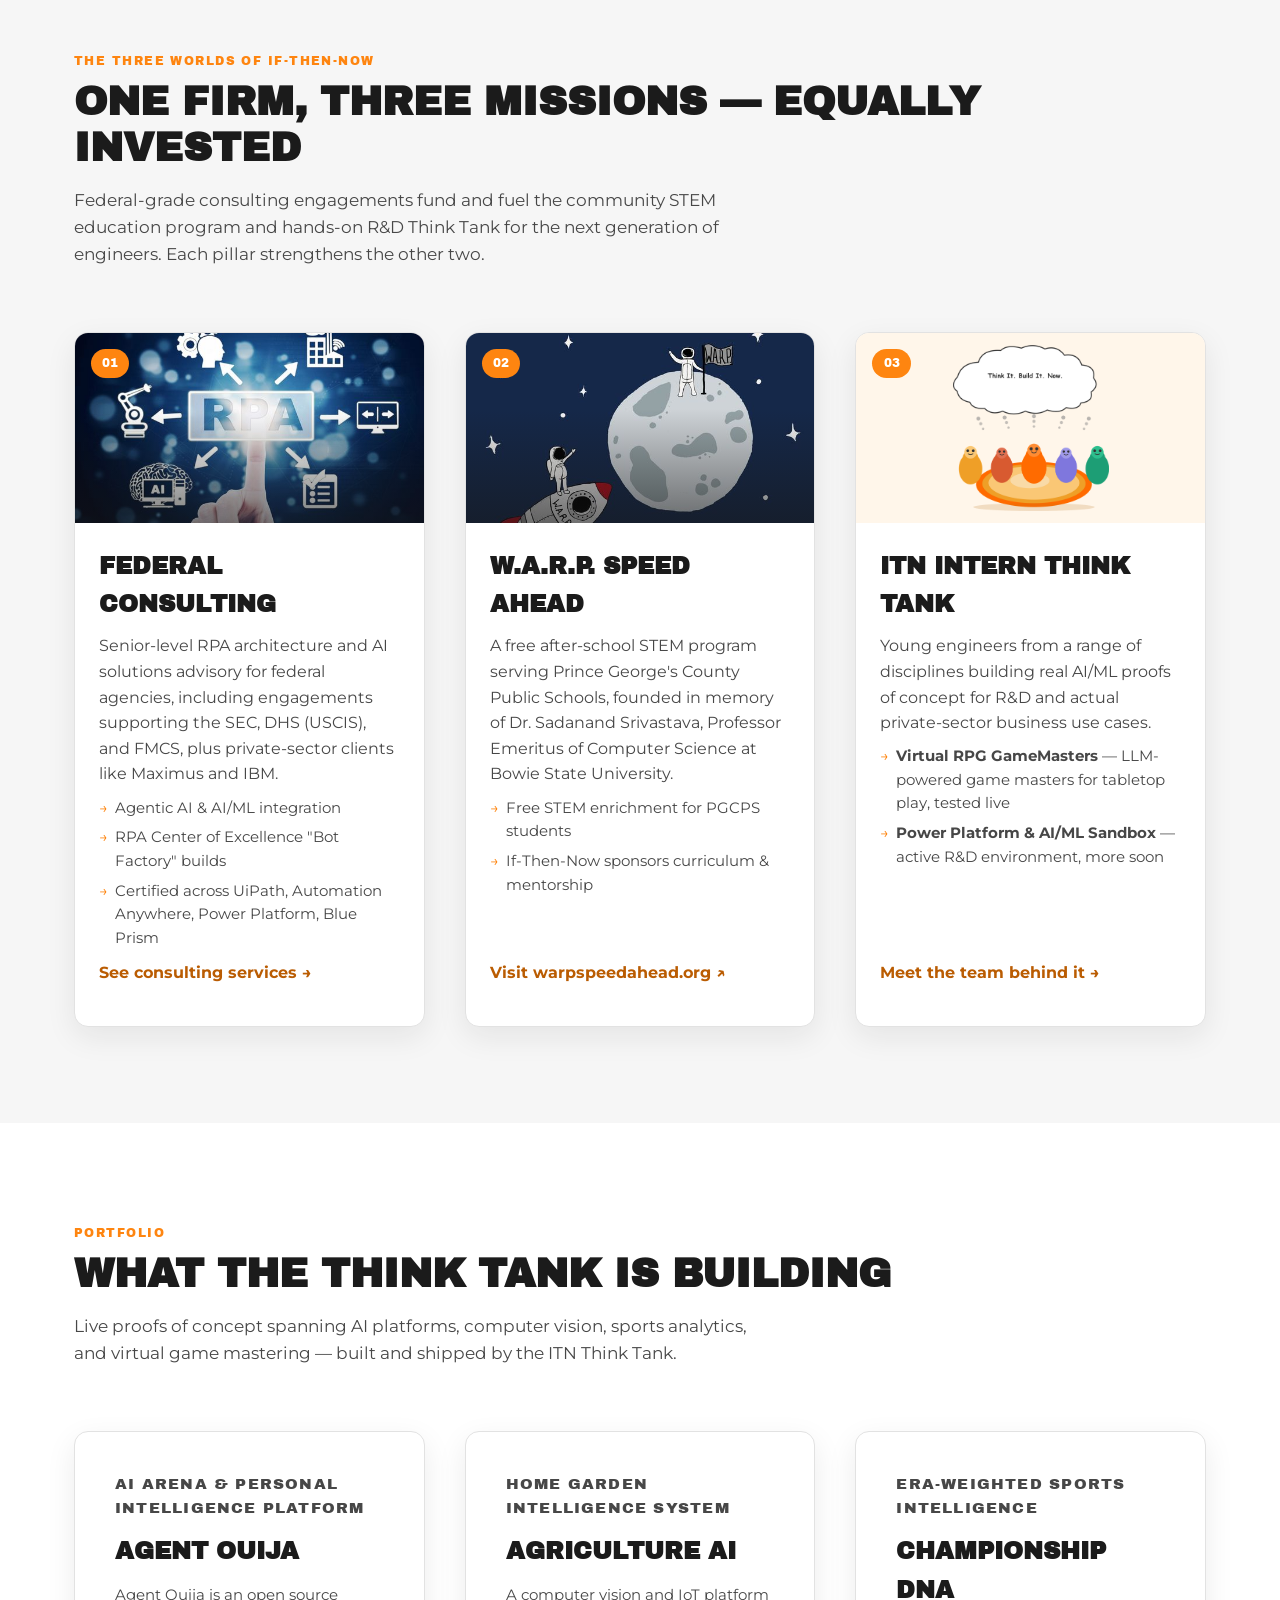
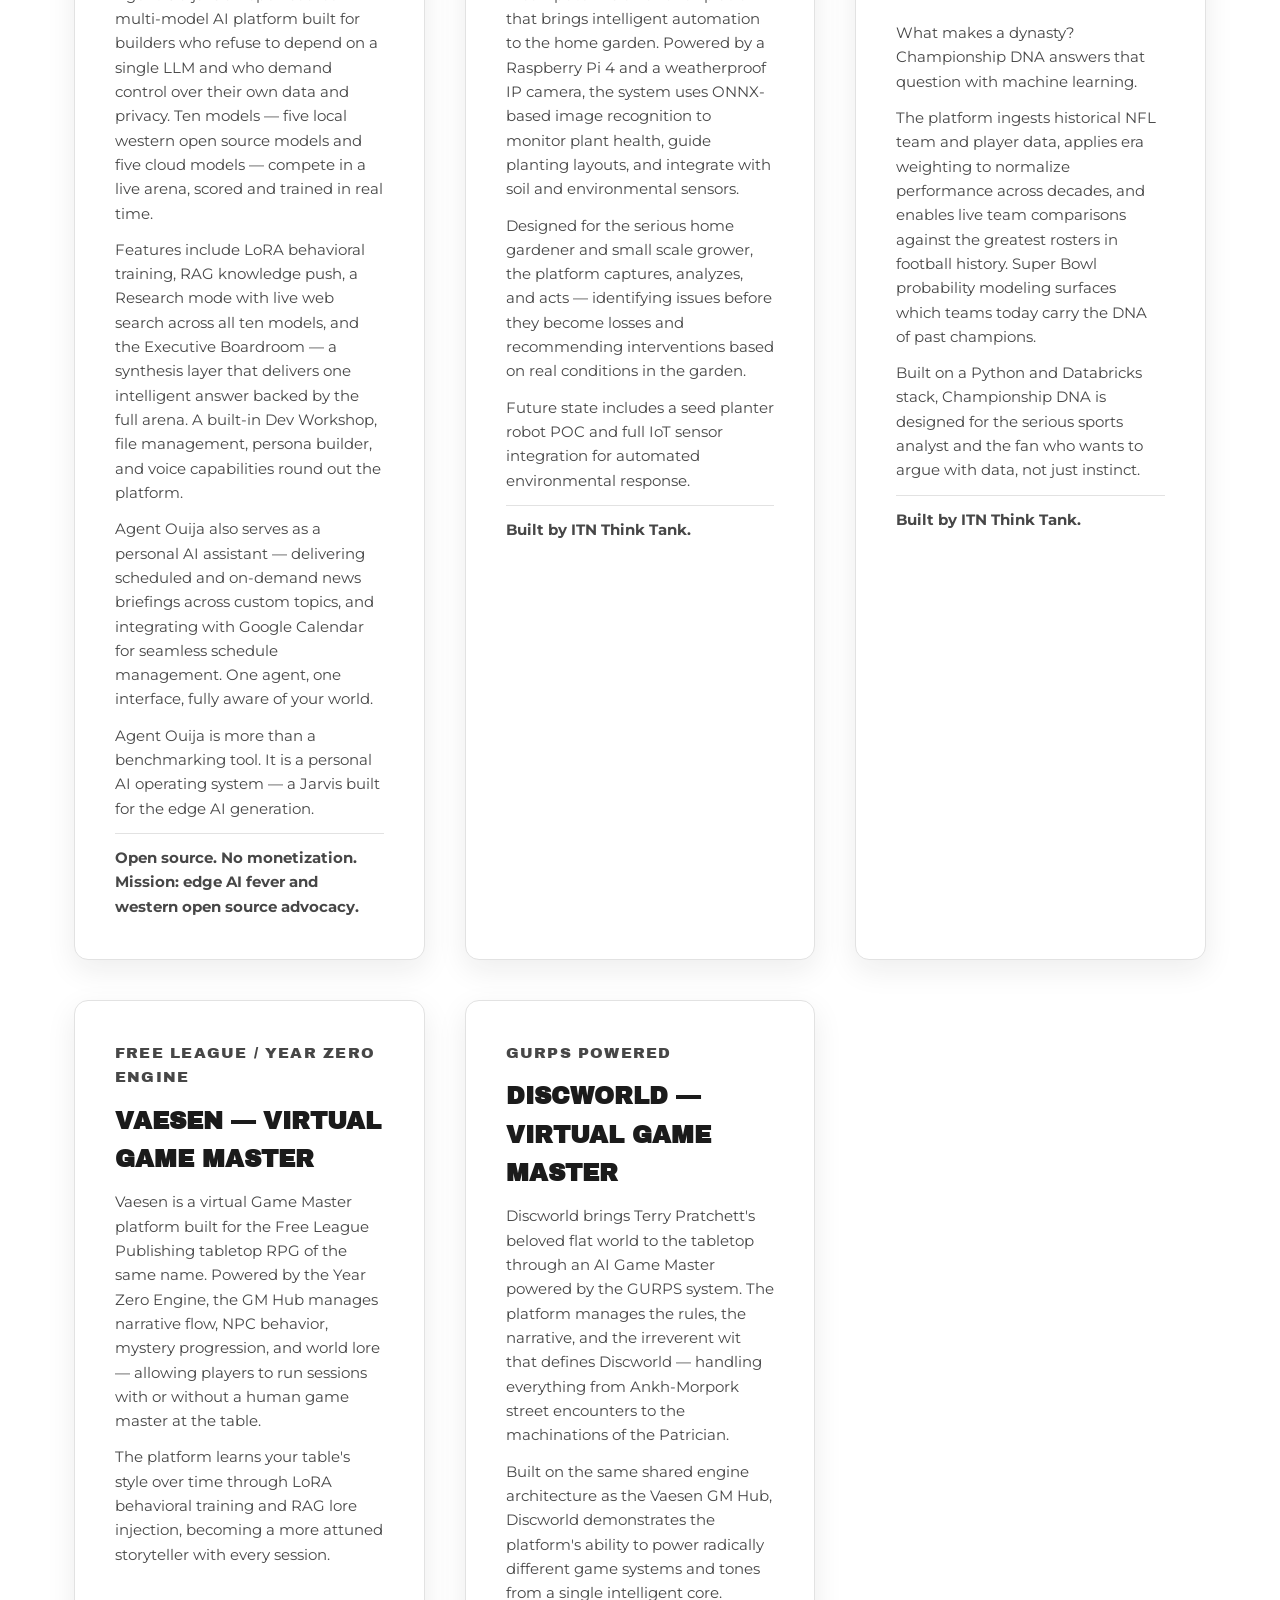
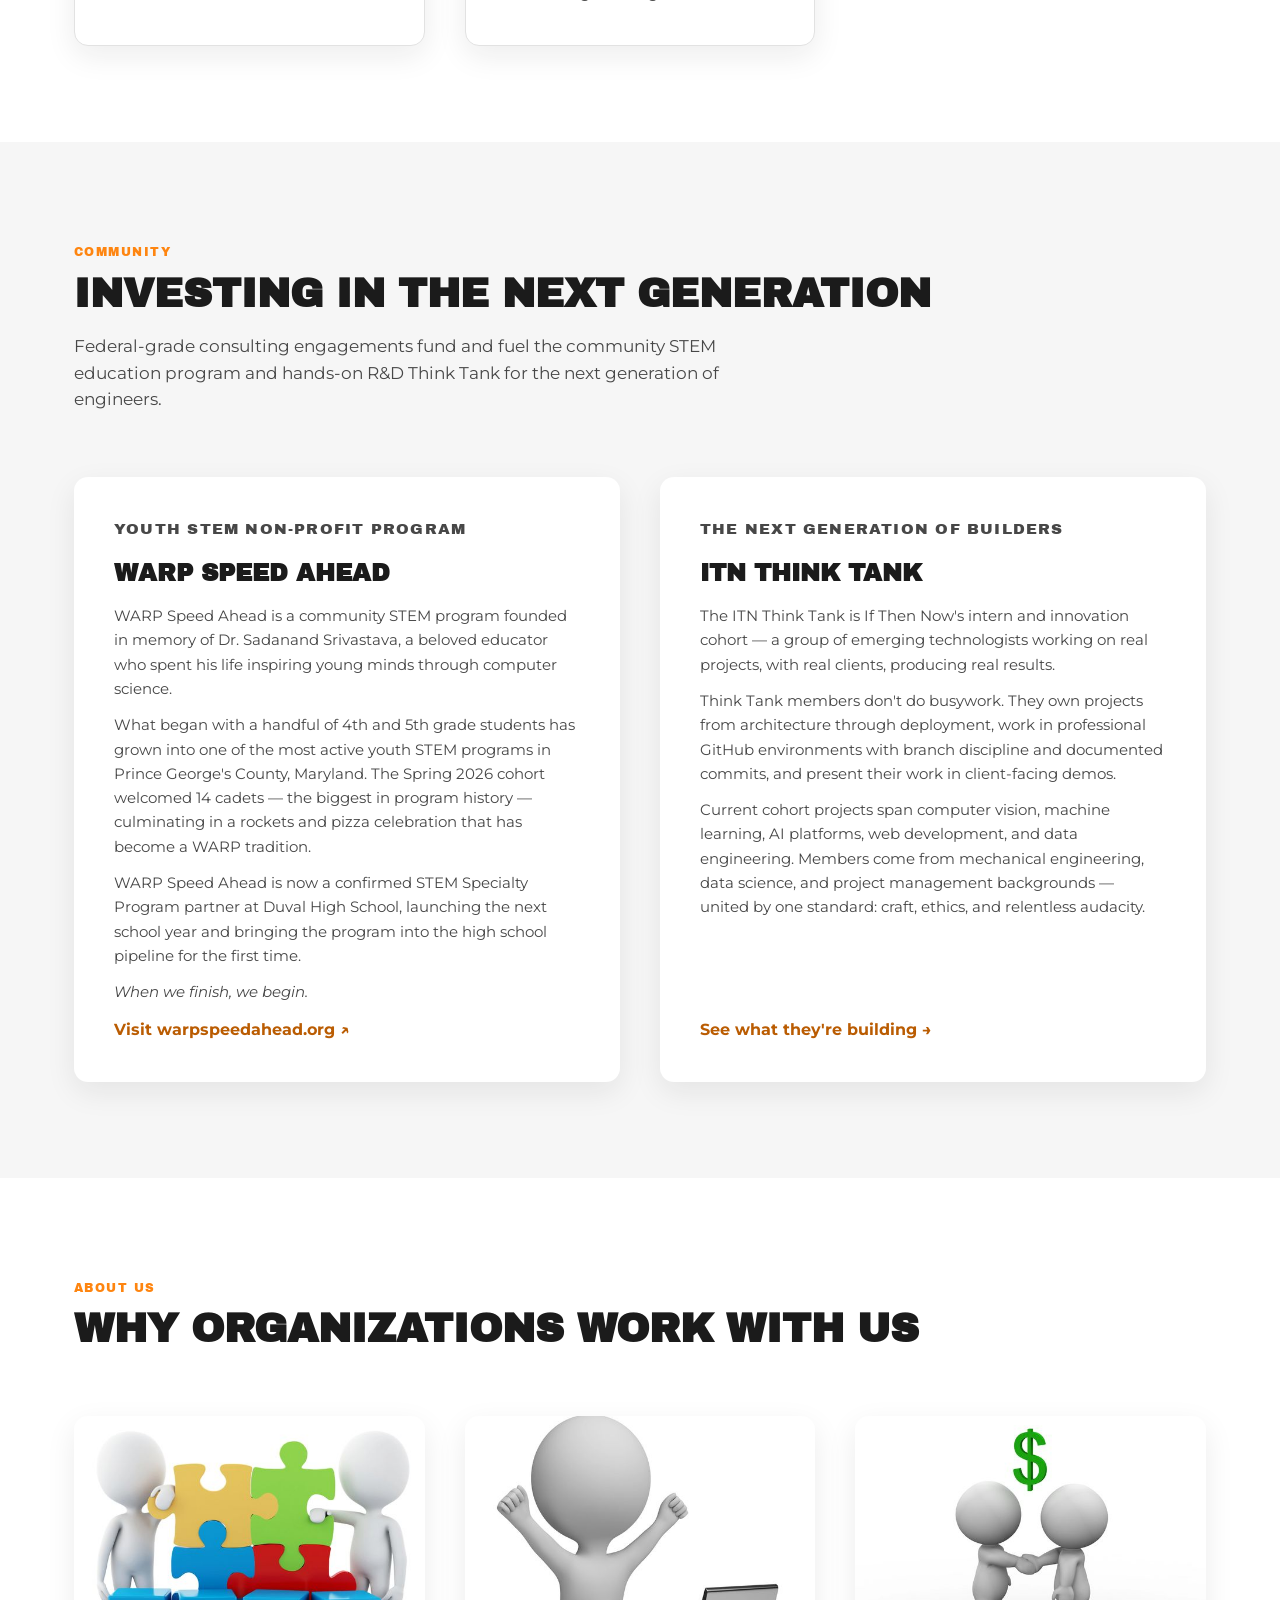
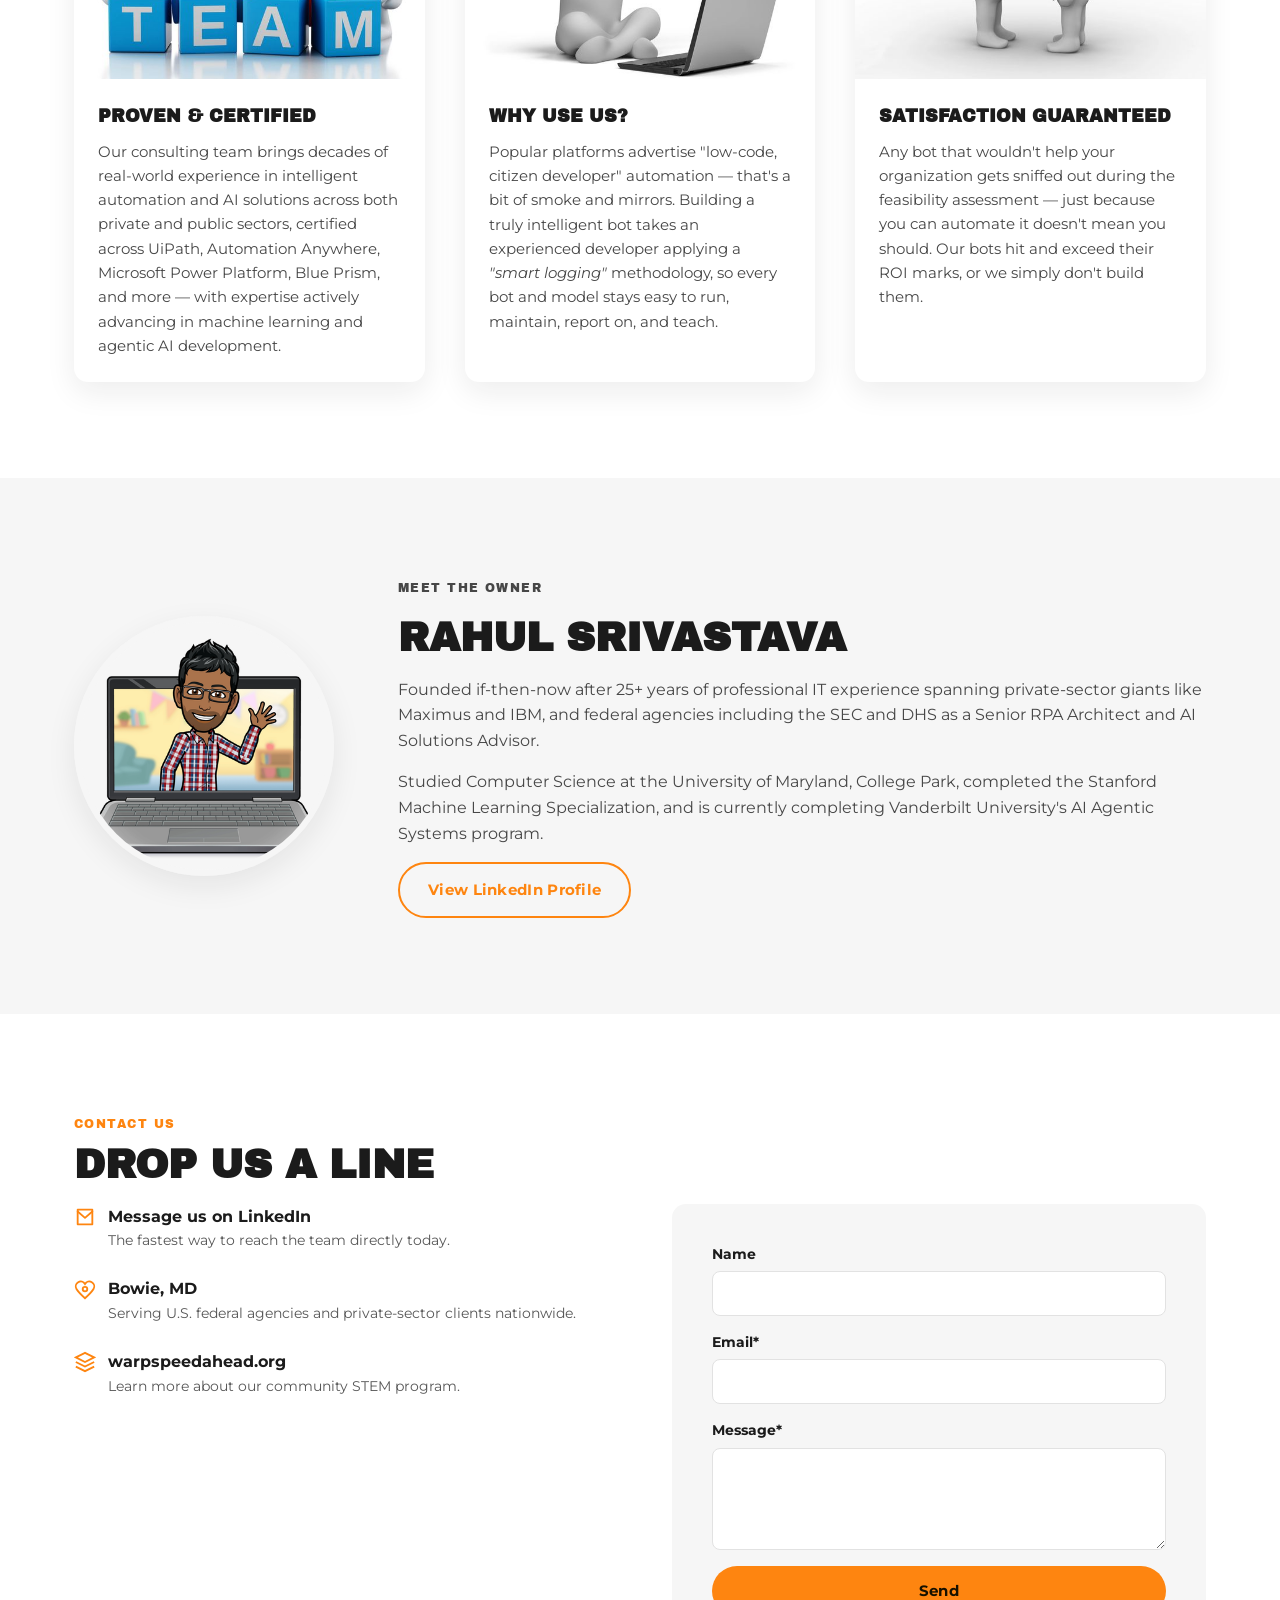
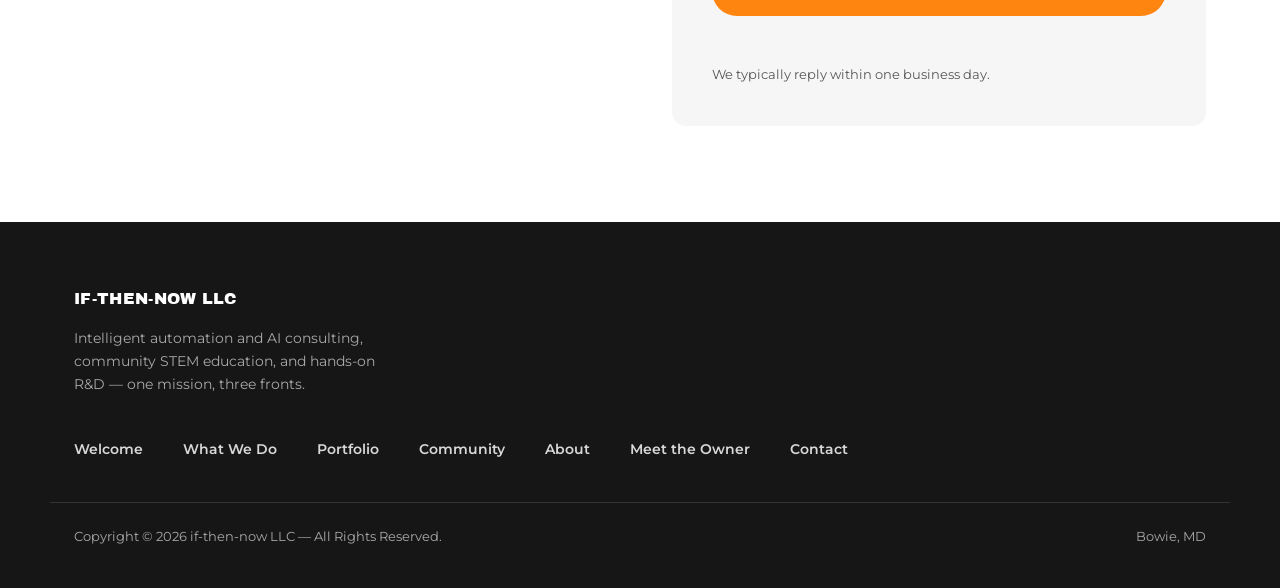
==== commit 66b5c42d: "Mark the Stanford specialization as completed The bio had both programs as in progress. Stanford Mac" ====
--- a/itnwebsite/index.html
+++ b/itnwebsite/index.html
@@ -407,8 +407,8 @@
             Solutions Advisor.
           </p>
           <p>
-            Studied Computer Science at the University of Maryland, College Park, and is completing the Stanford
-            Machine Learning Specialization and Vanderbilt University's AI Agentic Systems program.
+            Studied Computer Science at the University of Maryland, College Park, completed the Stanford Machine
+            Learning Specialization, and is currently completing Vanderbilt University's AI Agentic Systems program.
           </p>
           <a class="btn btn--outline" href="https://www.linkedin.com/in/rahul-srivastava-itn/" rel="noopener" target="_blank">
             View LinkedIn Profile
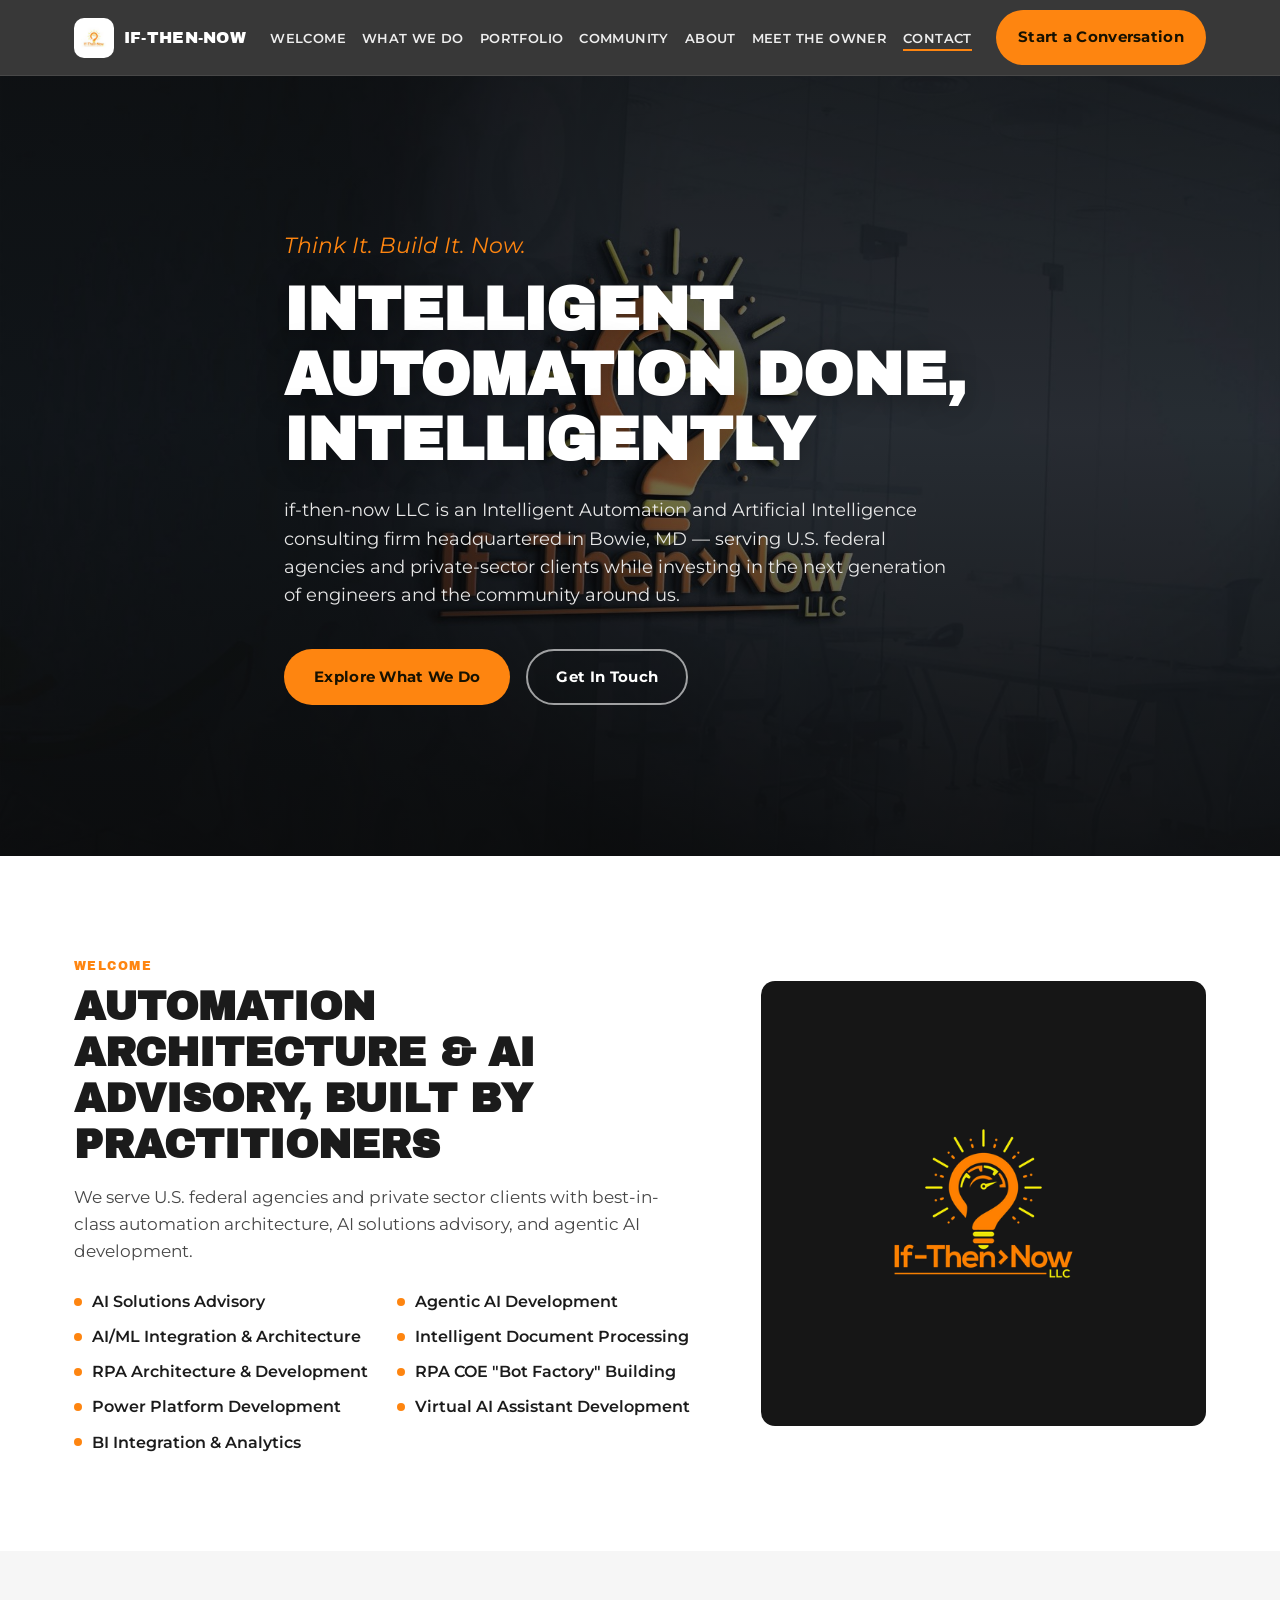
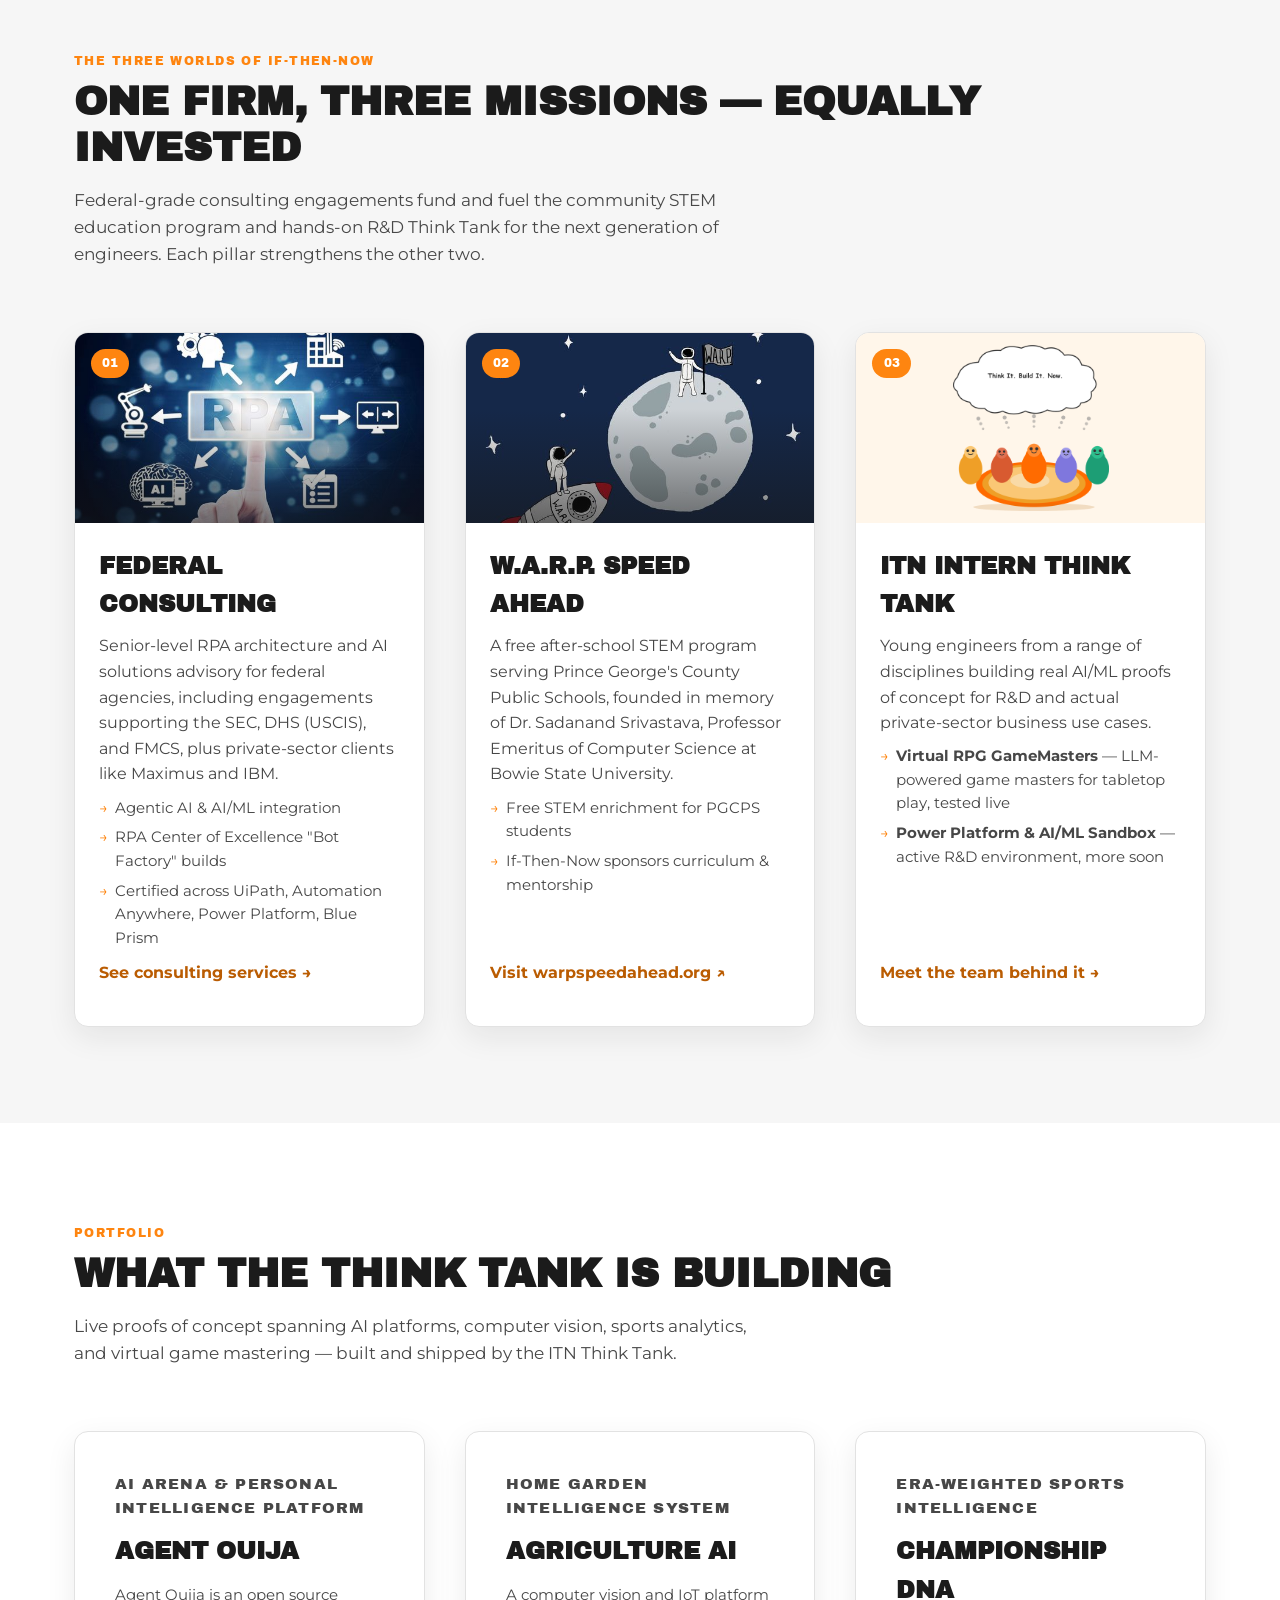
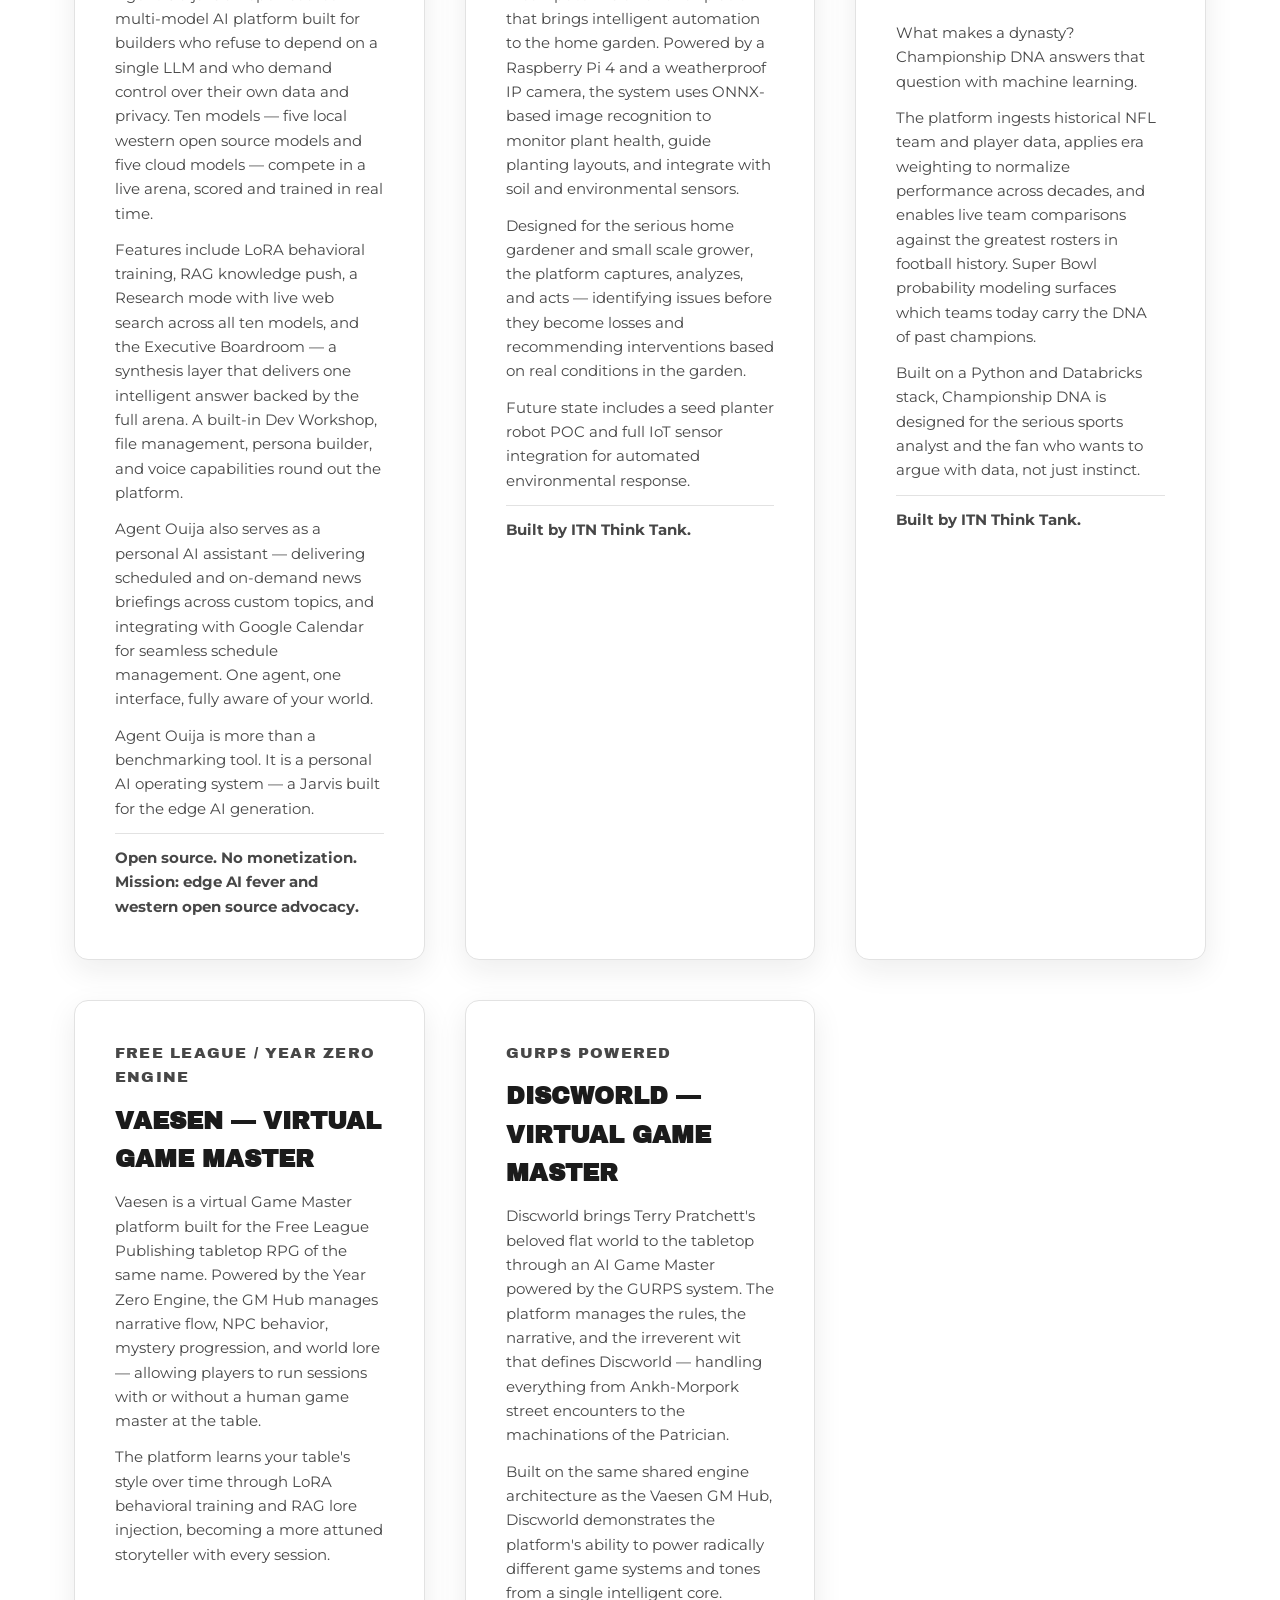
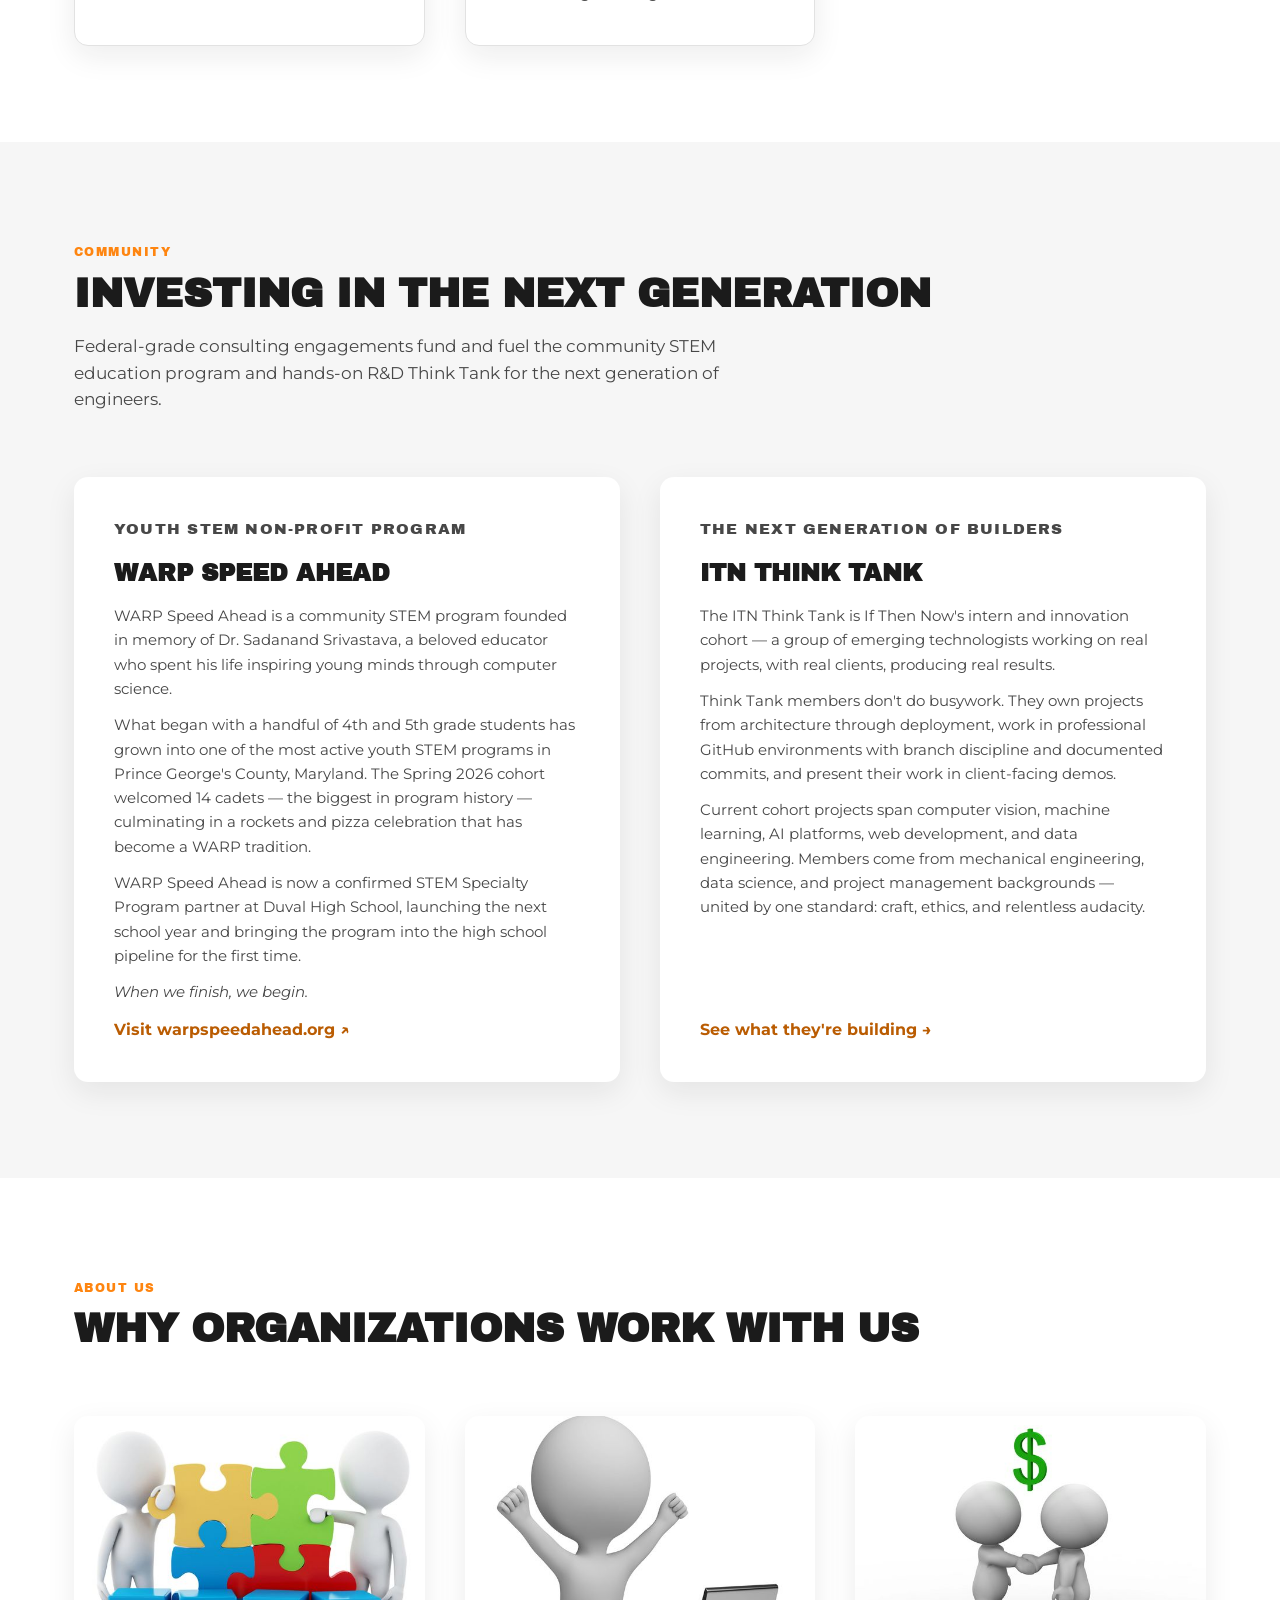
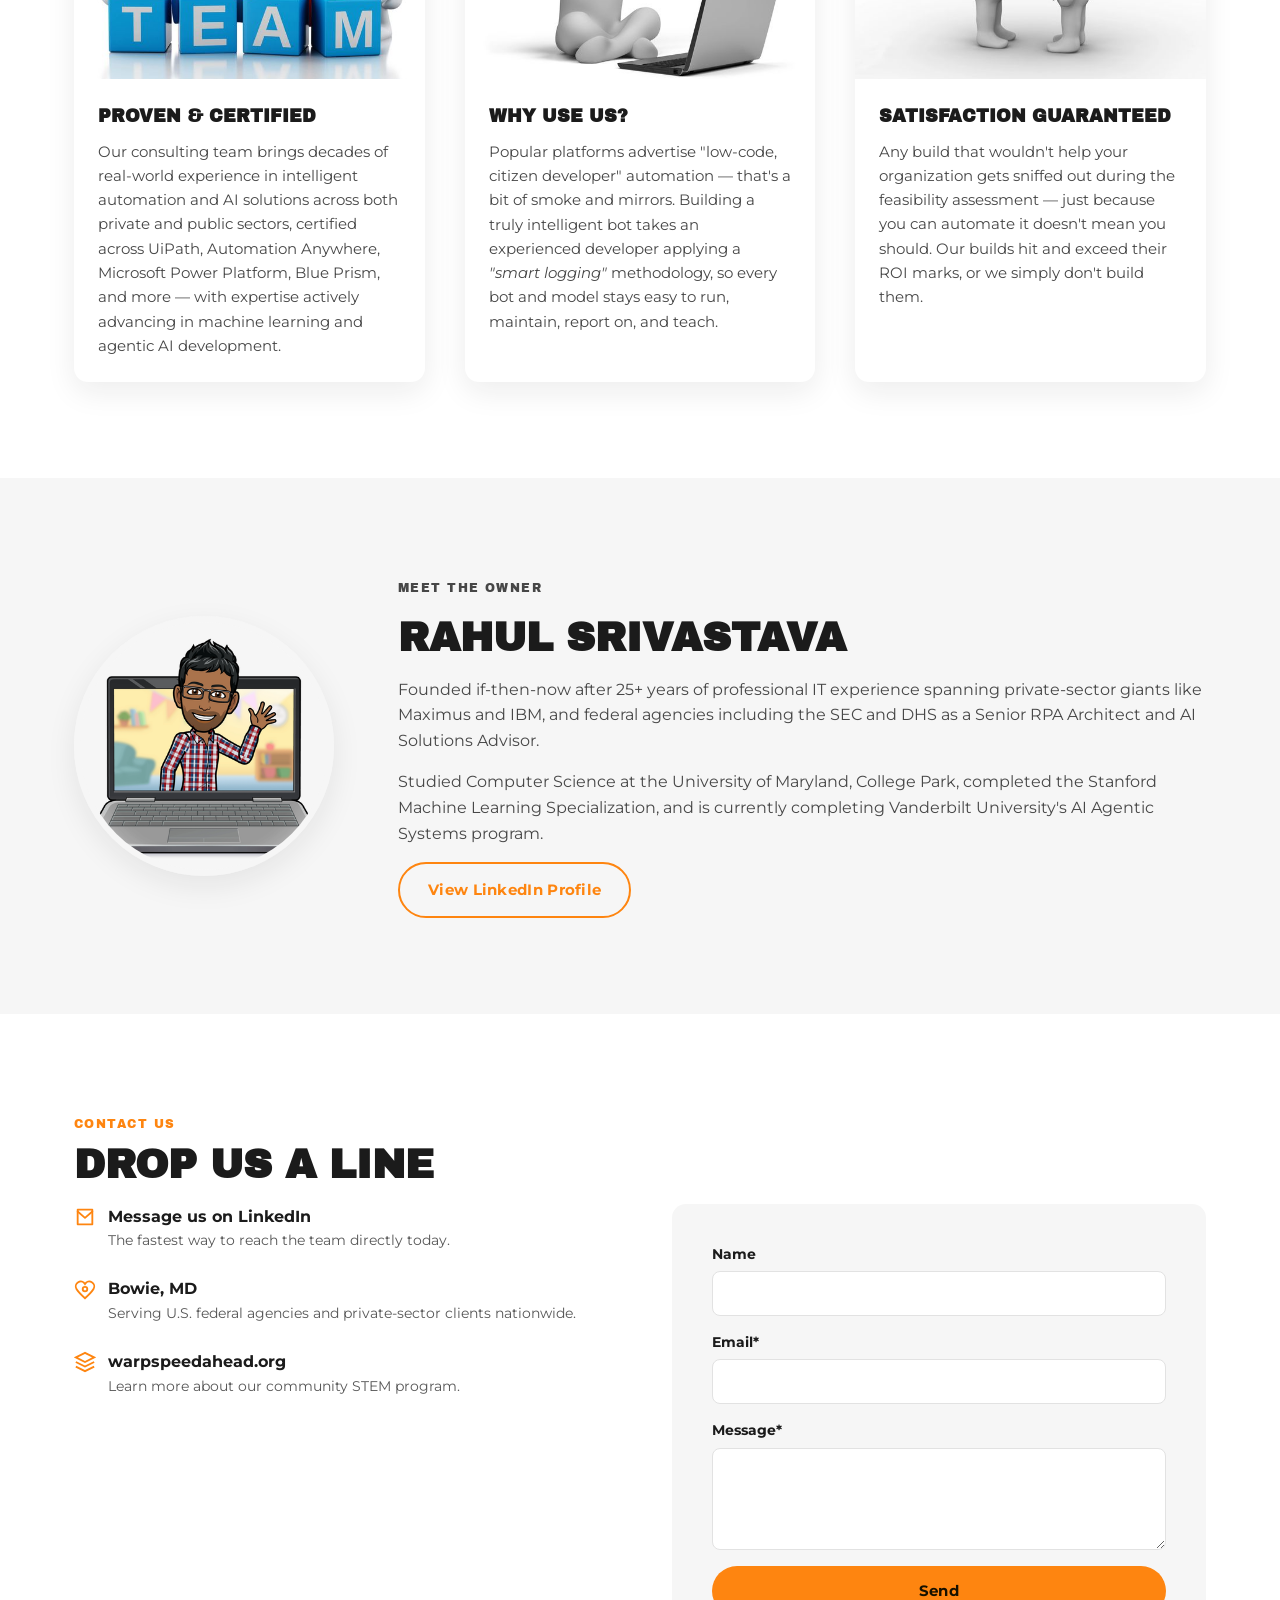
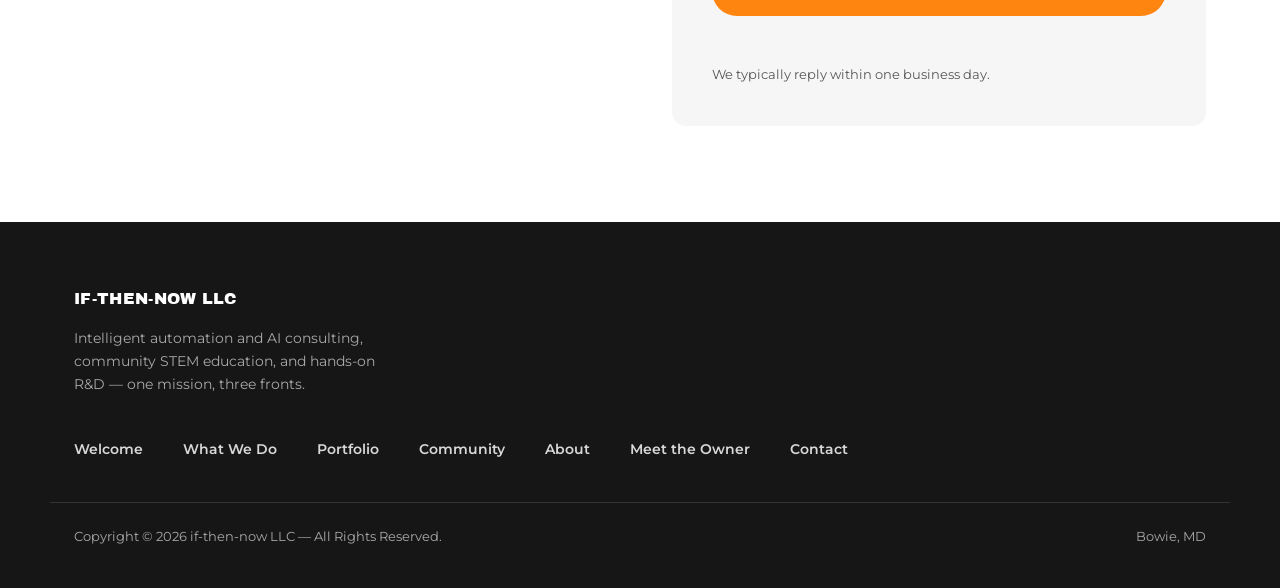
==== commit 3f3b93da: "Say builds rather than bots in Satisfaction Guaranteed Covers both the singular and plural in that c" ====
--- a/itnwebsite/index.html
+++ b/itnwebsite/index.html
@@ -385,8 +385,8 @@
             <div class="about-card__body">
               <h3>Satisfaction Guaranteed</h3>
               <p>
-                Any bot that wouldn't help your organization gets sniffed out during the feasibility assessment —
-                just because you can automate it doesn't mean you should. Our bots hit and exceed their ROI marks,
+                Any build that wouldn't help your organization gets sniffed out during the feasibility assessment —
+                just because you can automate it doesn't mean you should. Our builds hit and exceed their ROI marks,
                 or we simply don't build them.
               </p>
             </div>
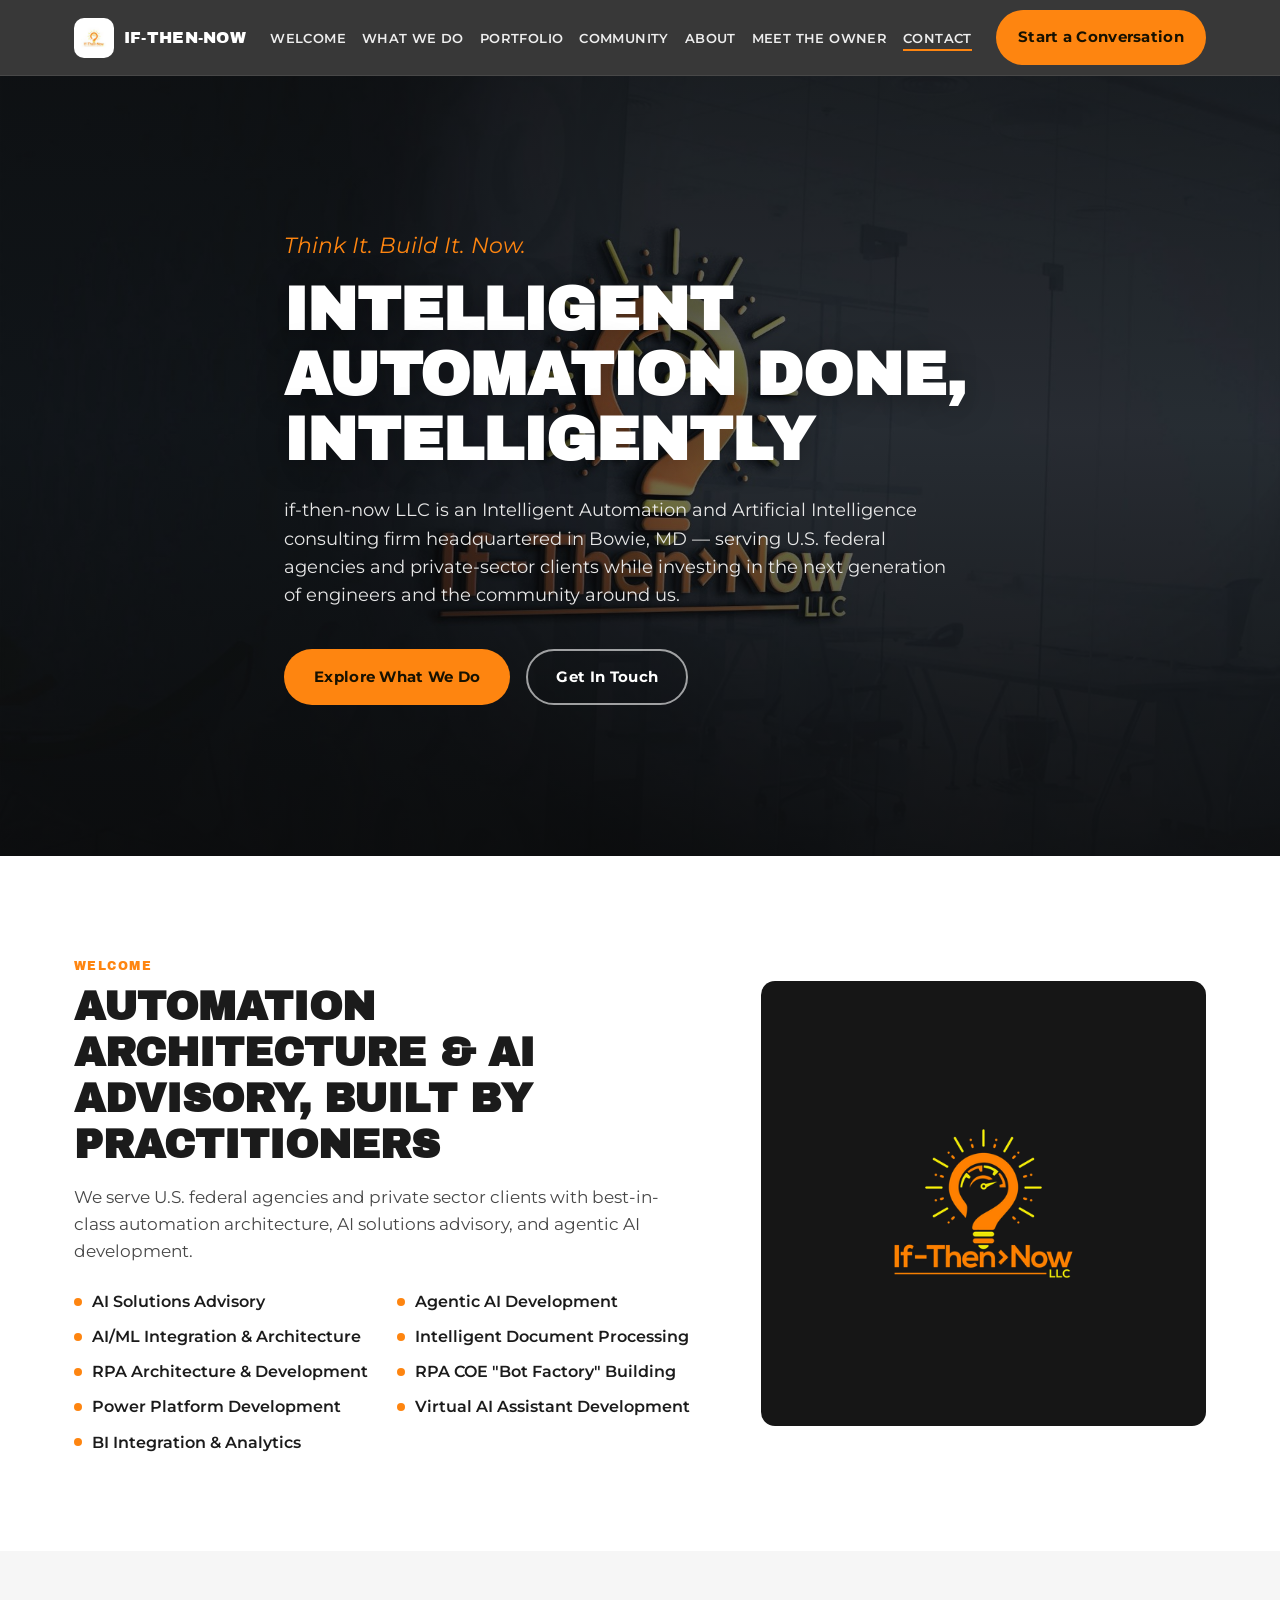
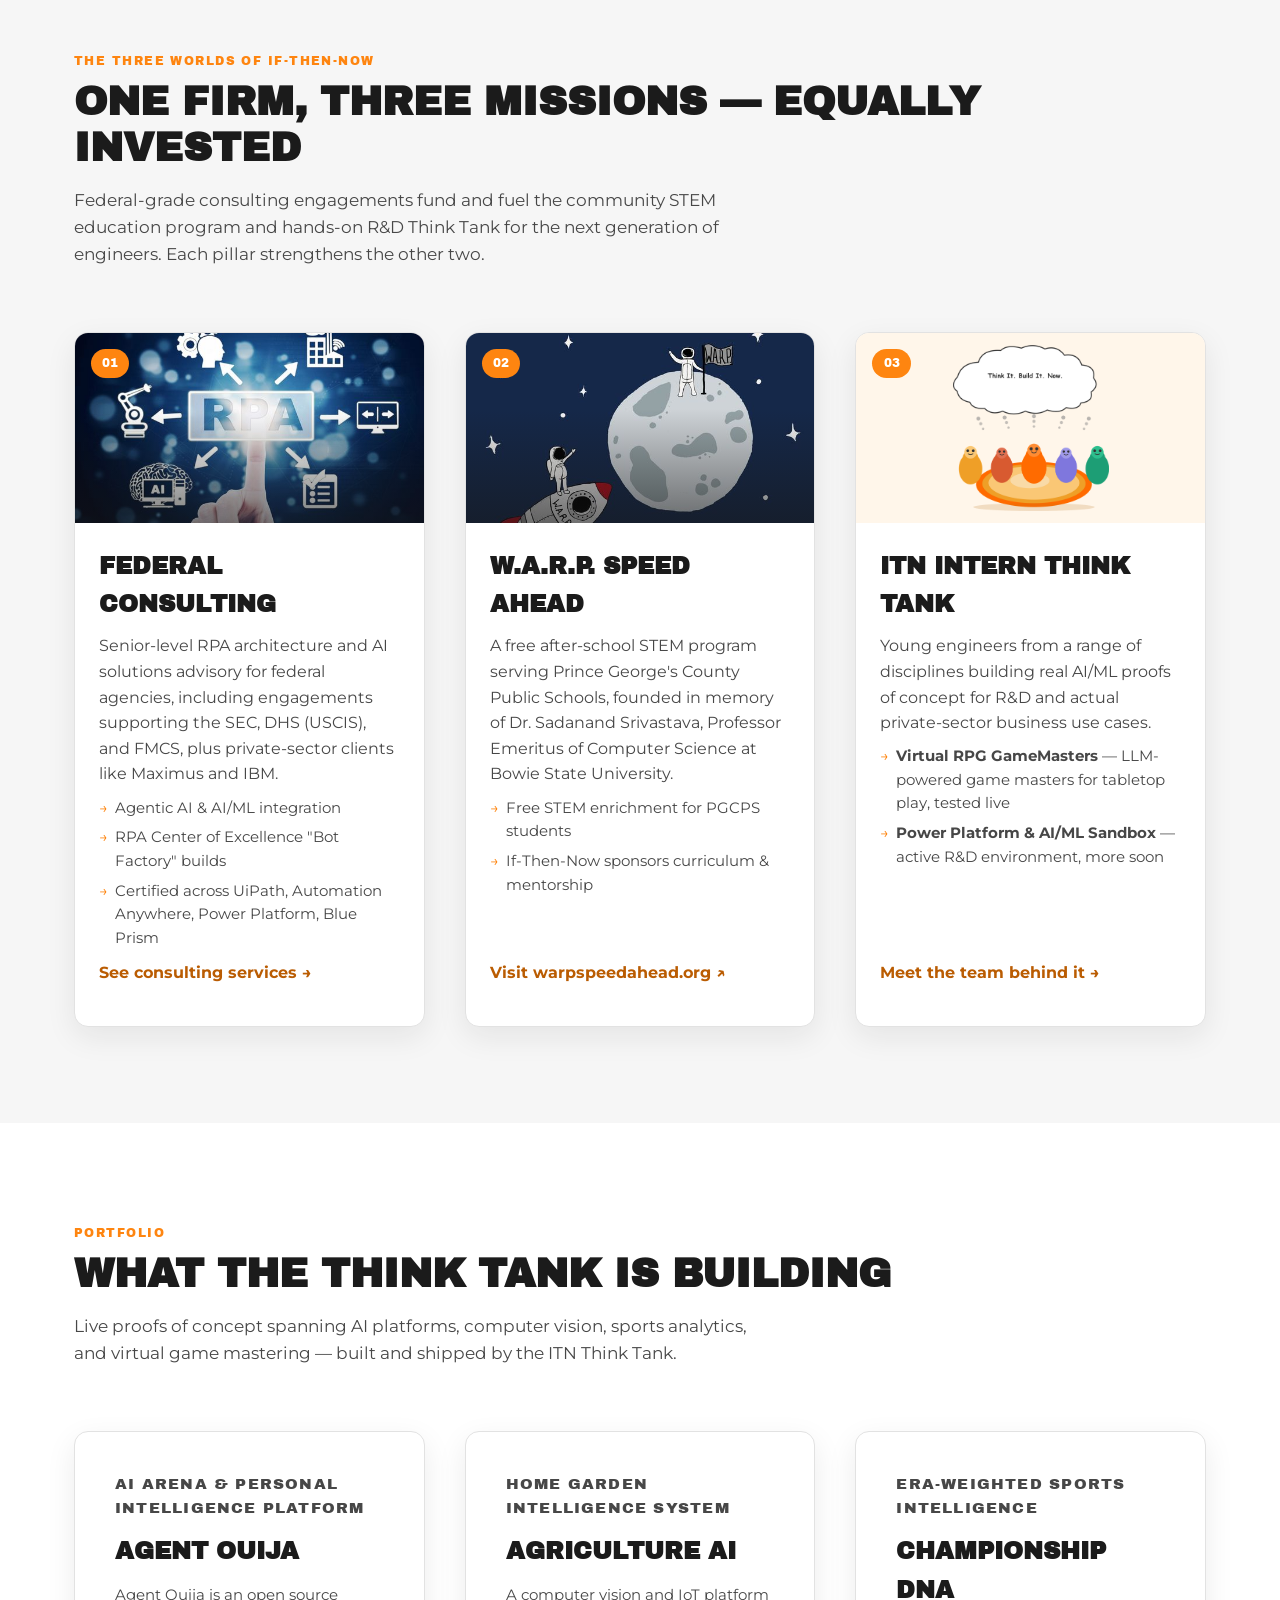
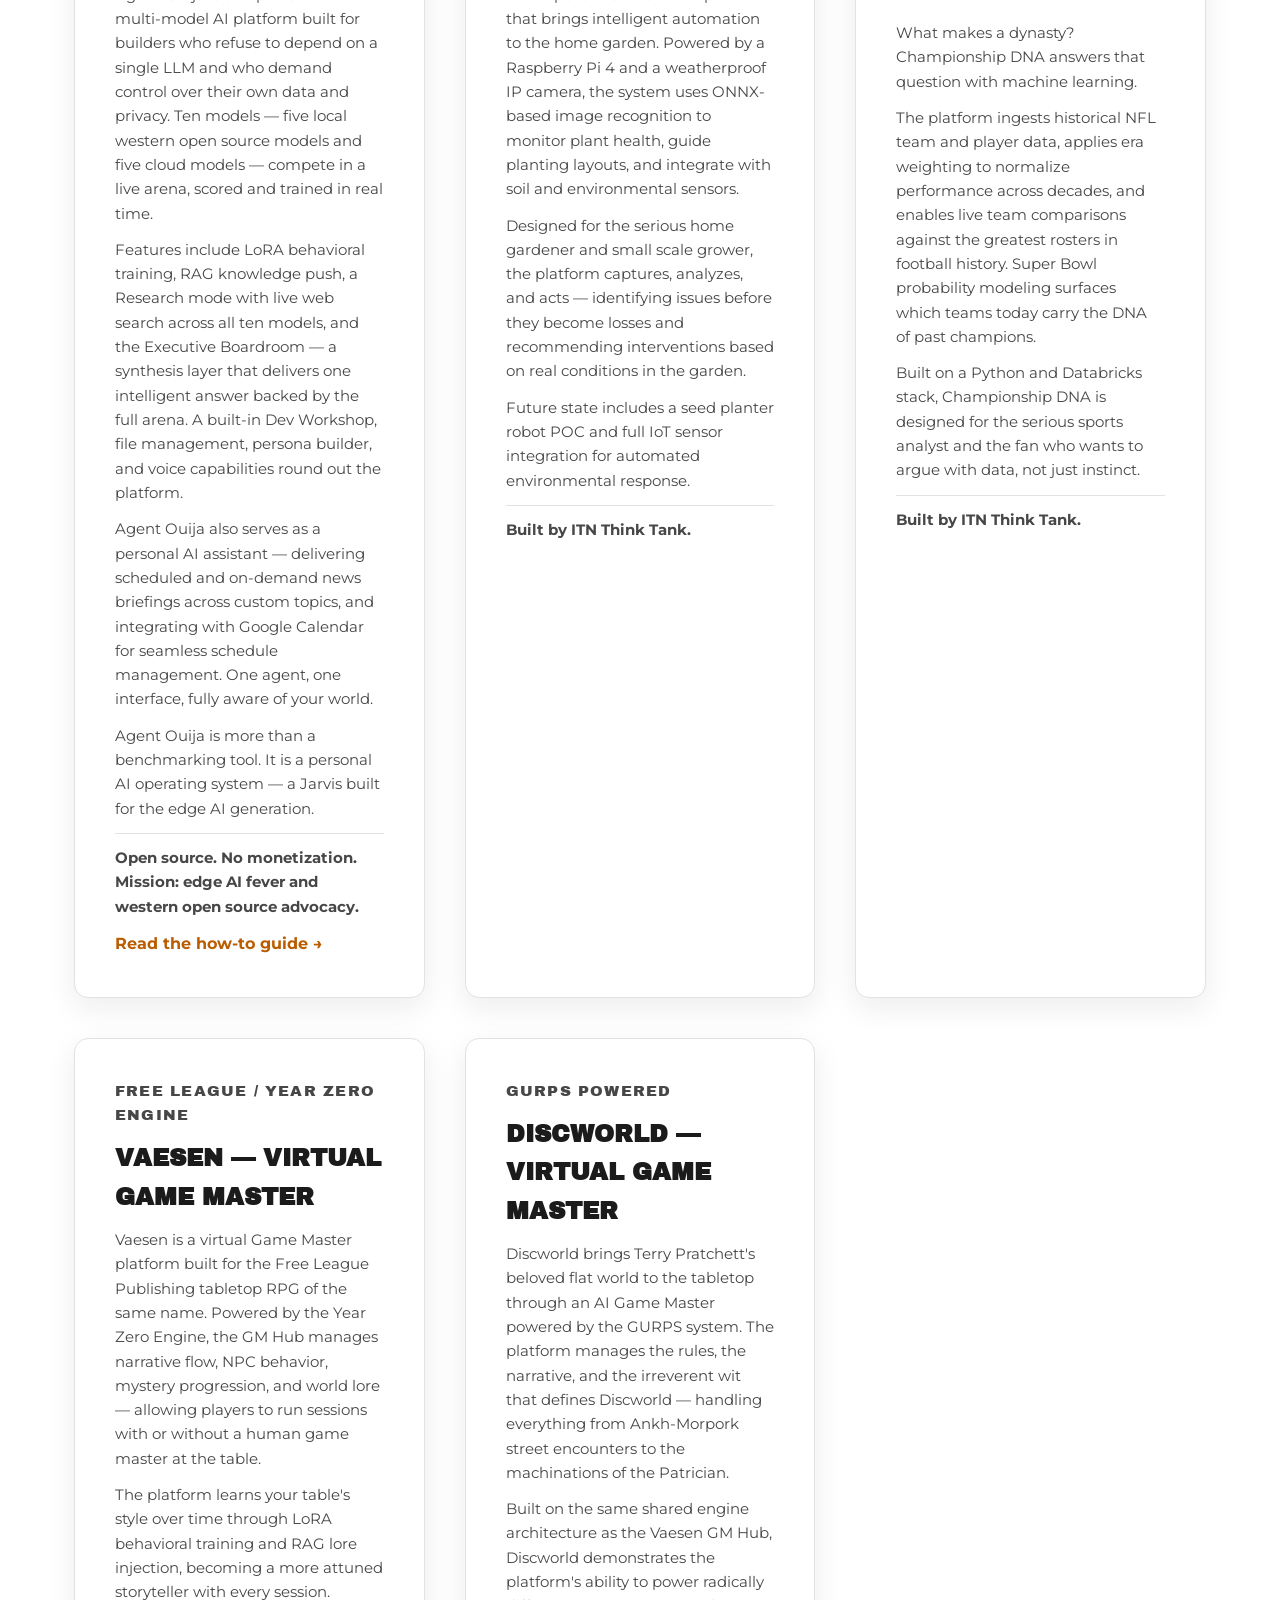
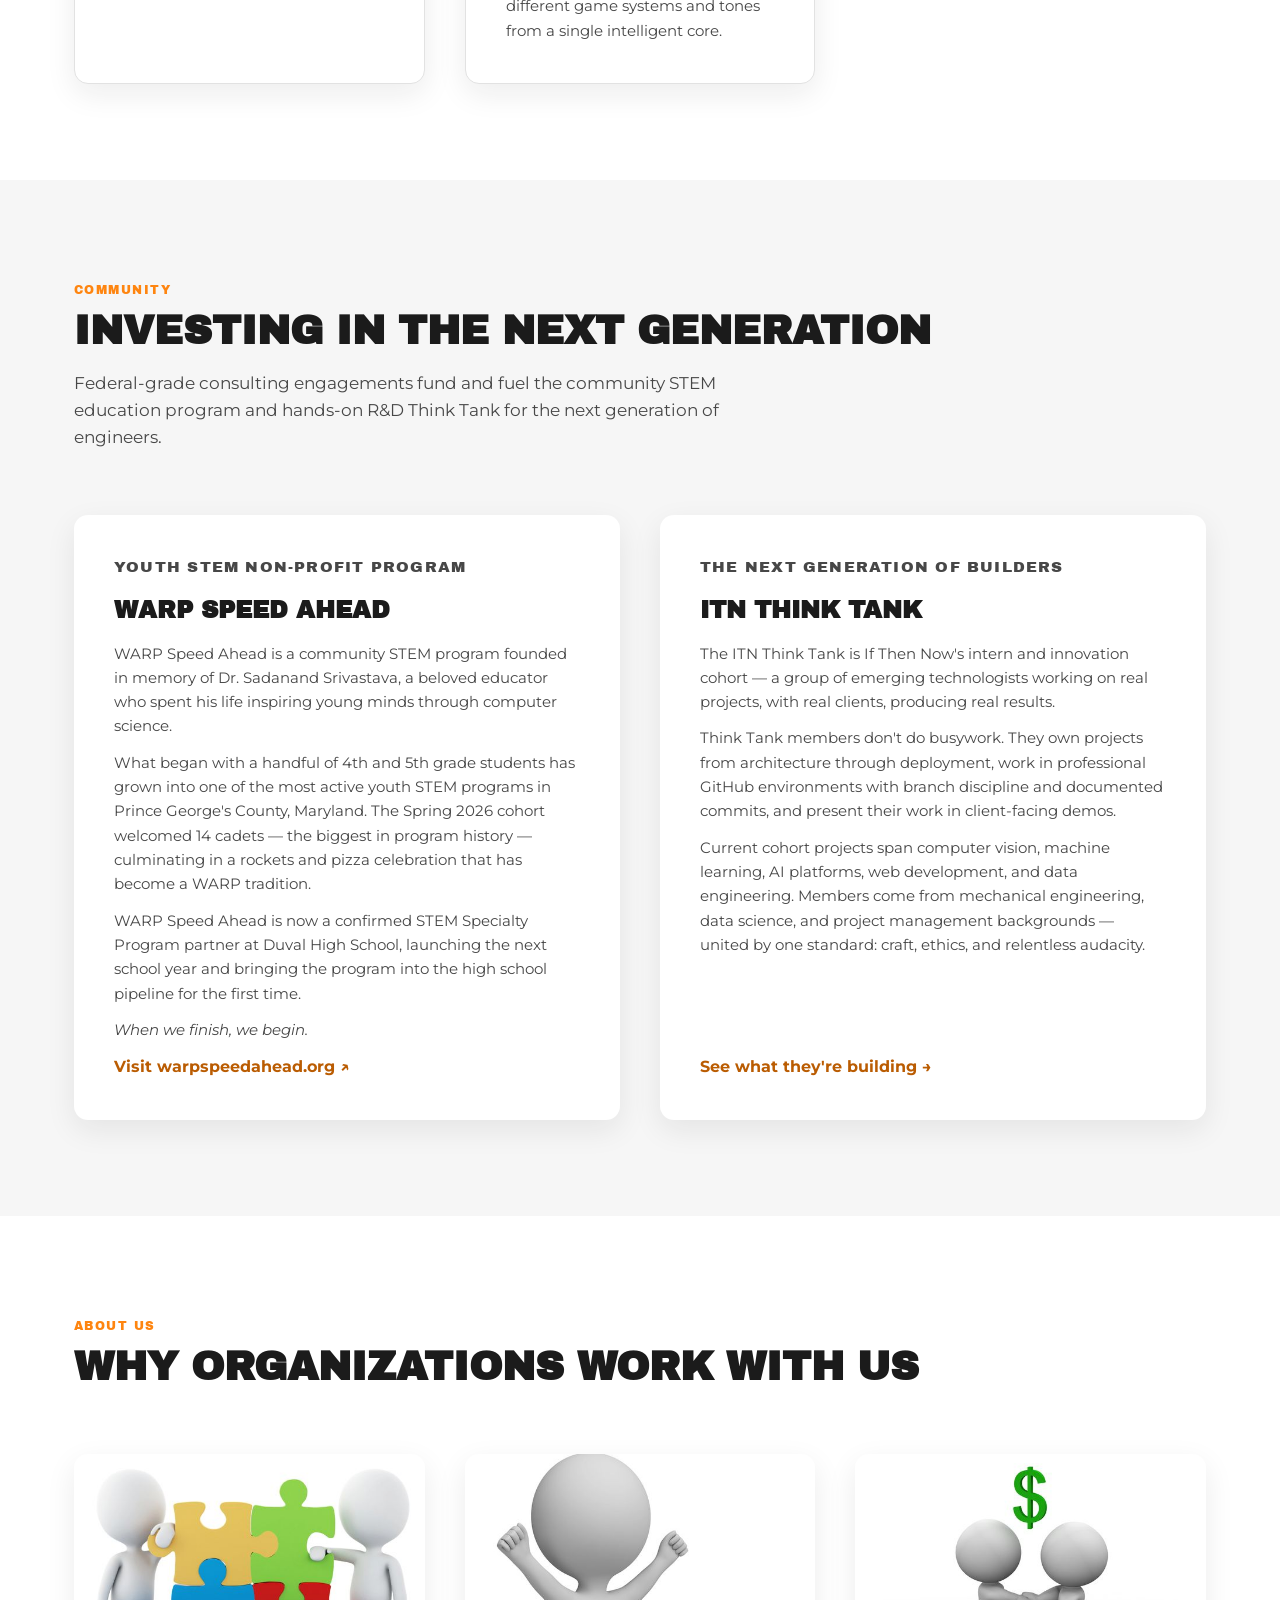
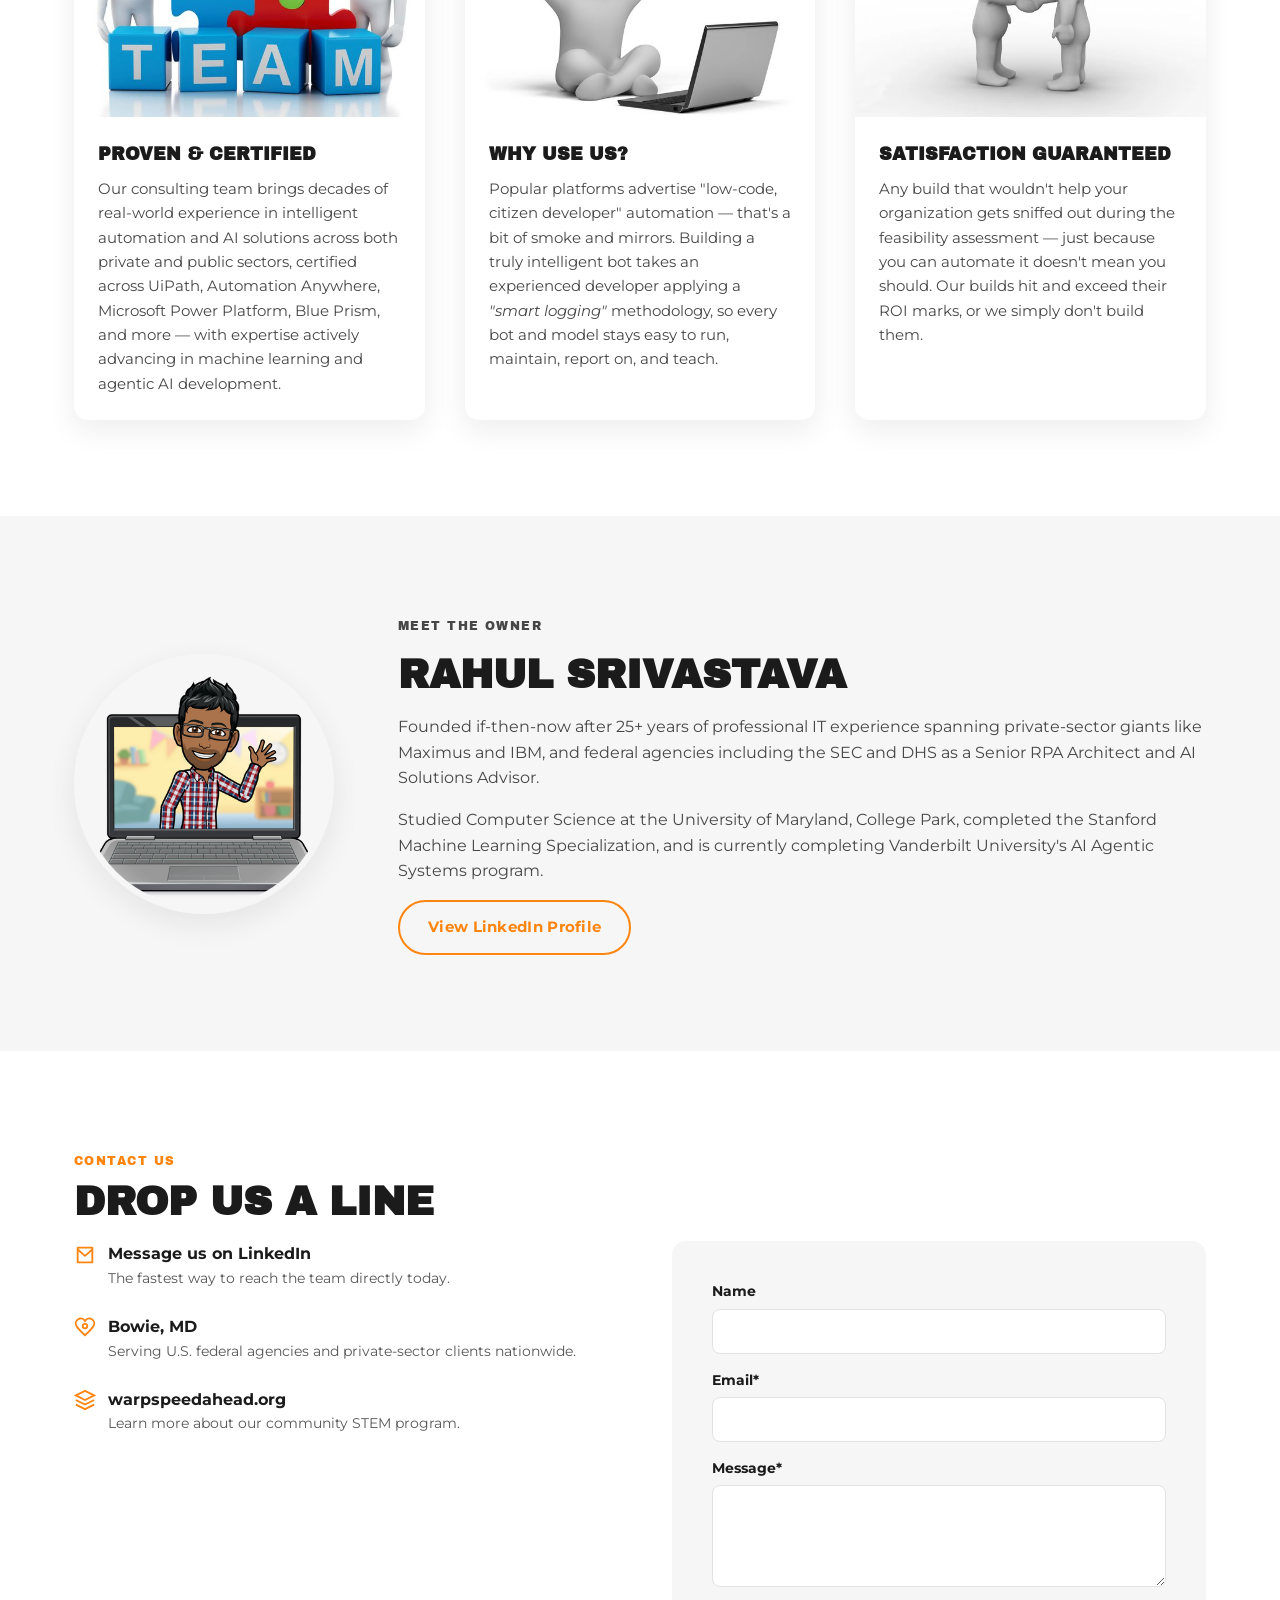
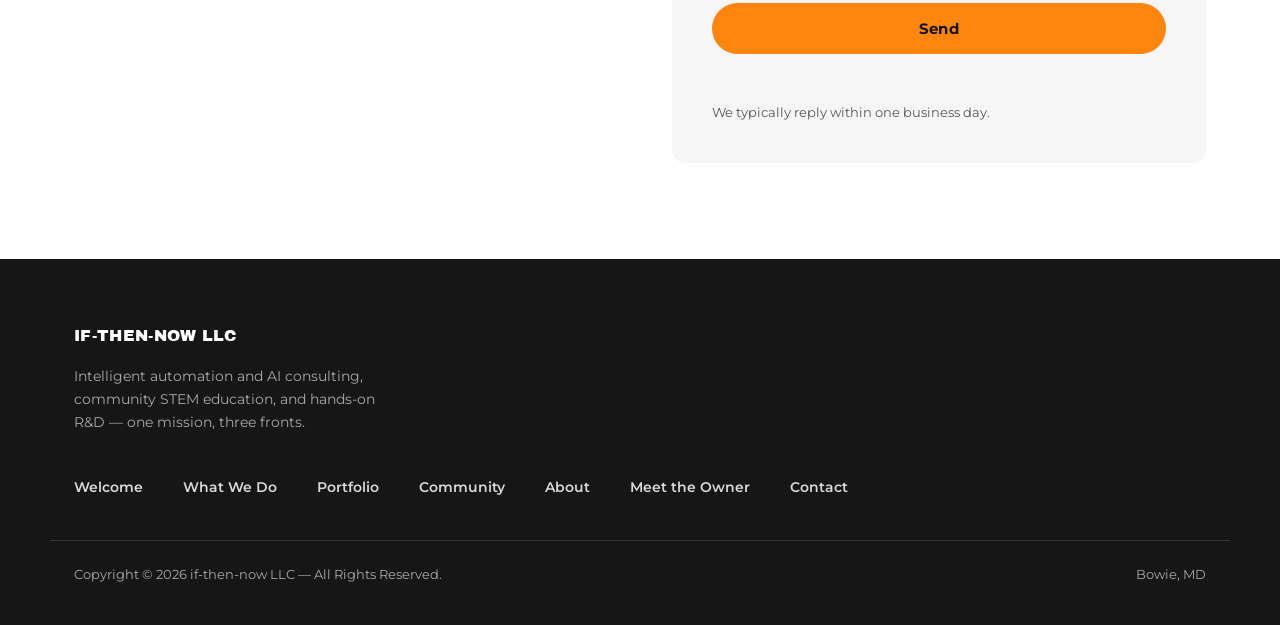
==== commit 69362ac6: "Publish the Agent Ouija how-to and link it from the portfolio Hosts the HOW_TO doc as a styled page " ====
--- a/itnwebsite/index.html
+++ b/itnwebsite/index.html
@@ -213,6 +213,9 @@
               <p class="project-card__tag">
                 Open source. No monetization. Mission: edge AI fever and western open source advocacy.
               </p>
+              <a class="project-card__link" href="agent-ouija-how-to.html">
+                Read the how-to guide →
+              </a>
             </div>
           </article>
 
--- a/itnwebsite/src/css/styles.css
+++ b/itnwebsite/src/css/styles.css
@@ -572,6 +572,15 @@
   font-size: 0.85rem;
   color: var(--color-ink);
 }
+.project-card__link {
+  display: inline-flex;
+  align-items: center;
+  gap: 0.4rem;
+  font-weight: 700;
+  color: var(--color-primary-dark);
+  text-decoration: none;
+}
+.project-card__link:hover { text-decoration: underline; }
 
 /* ==========================================================================
    Community cards
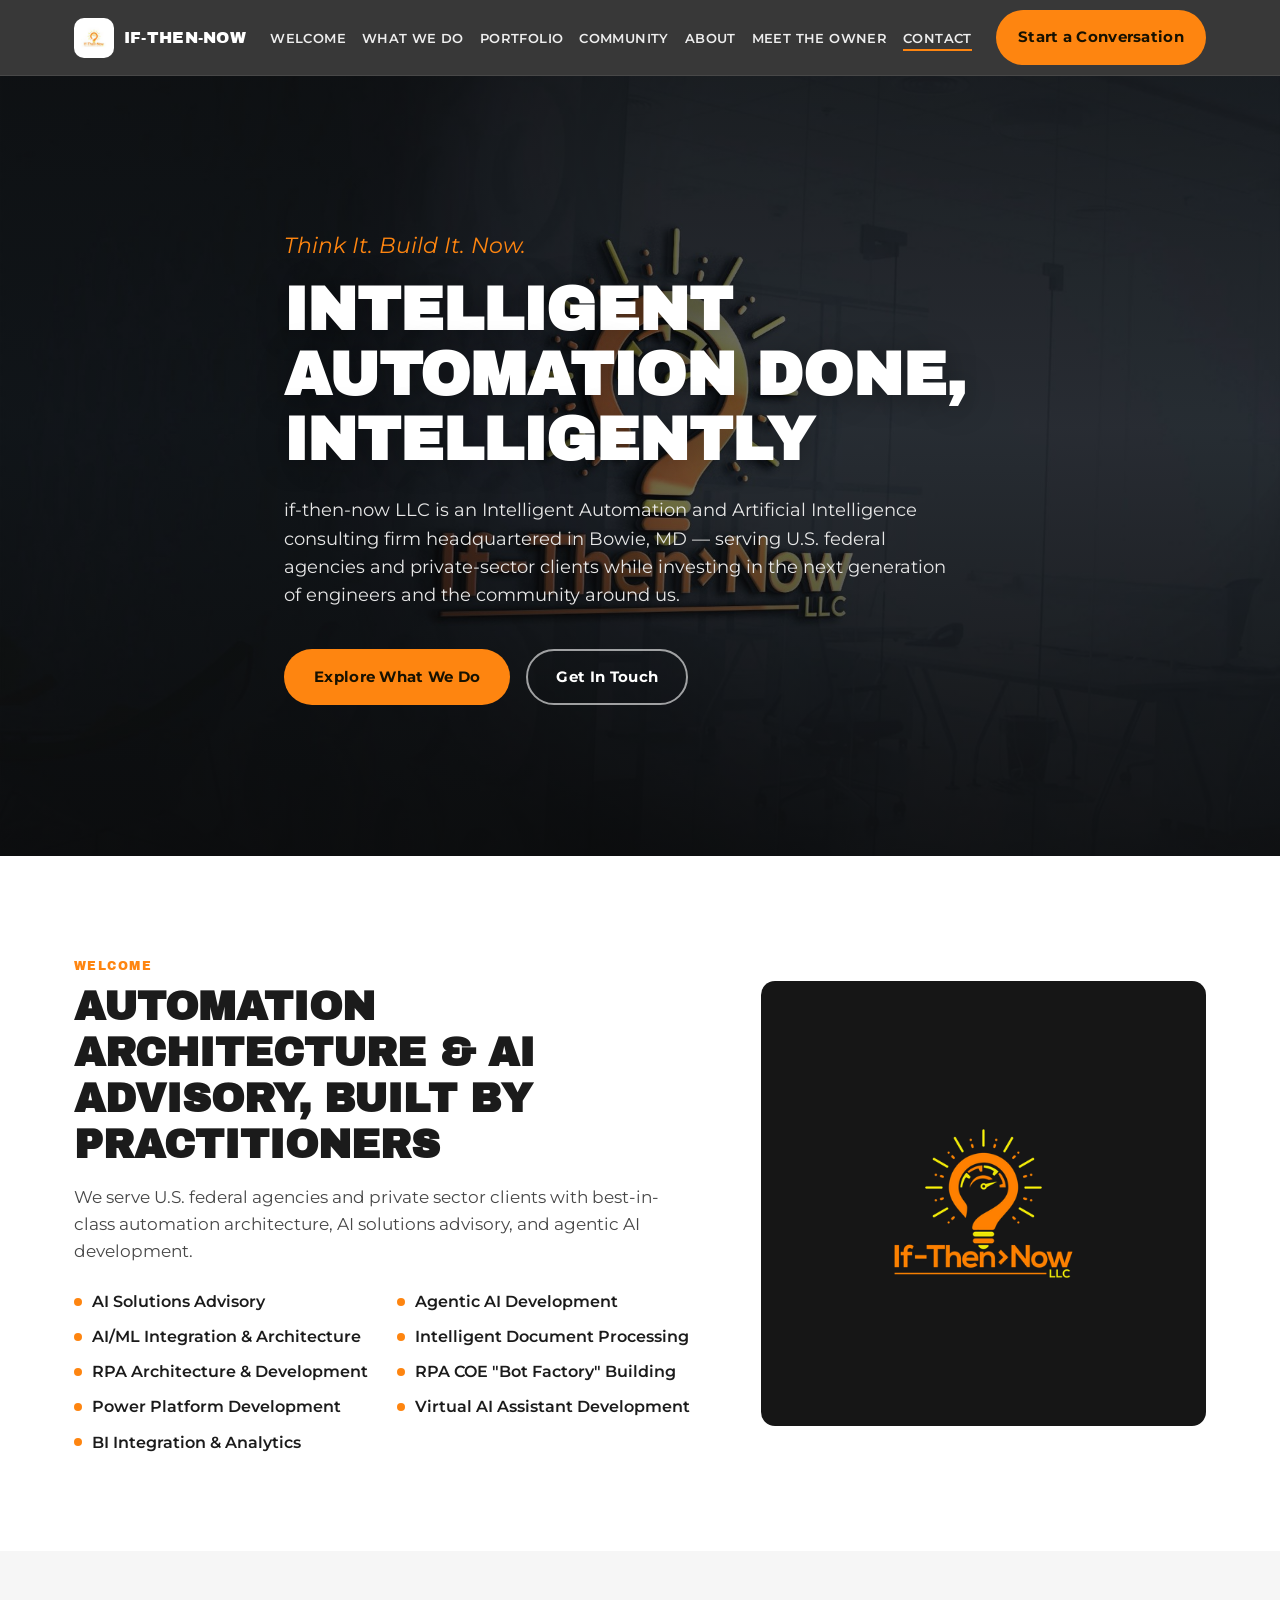
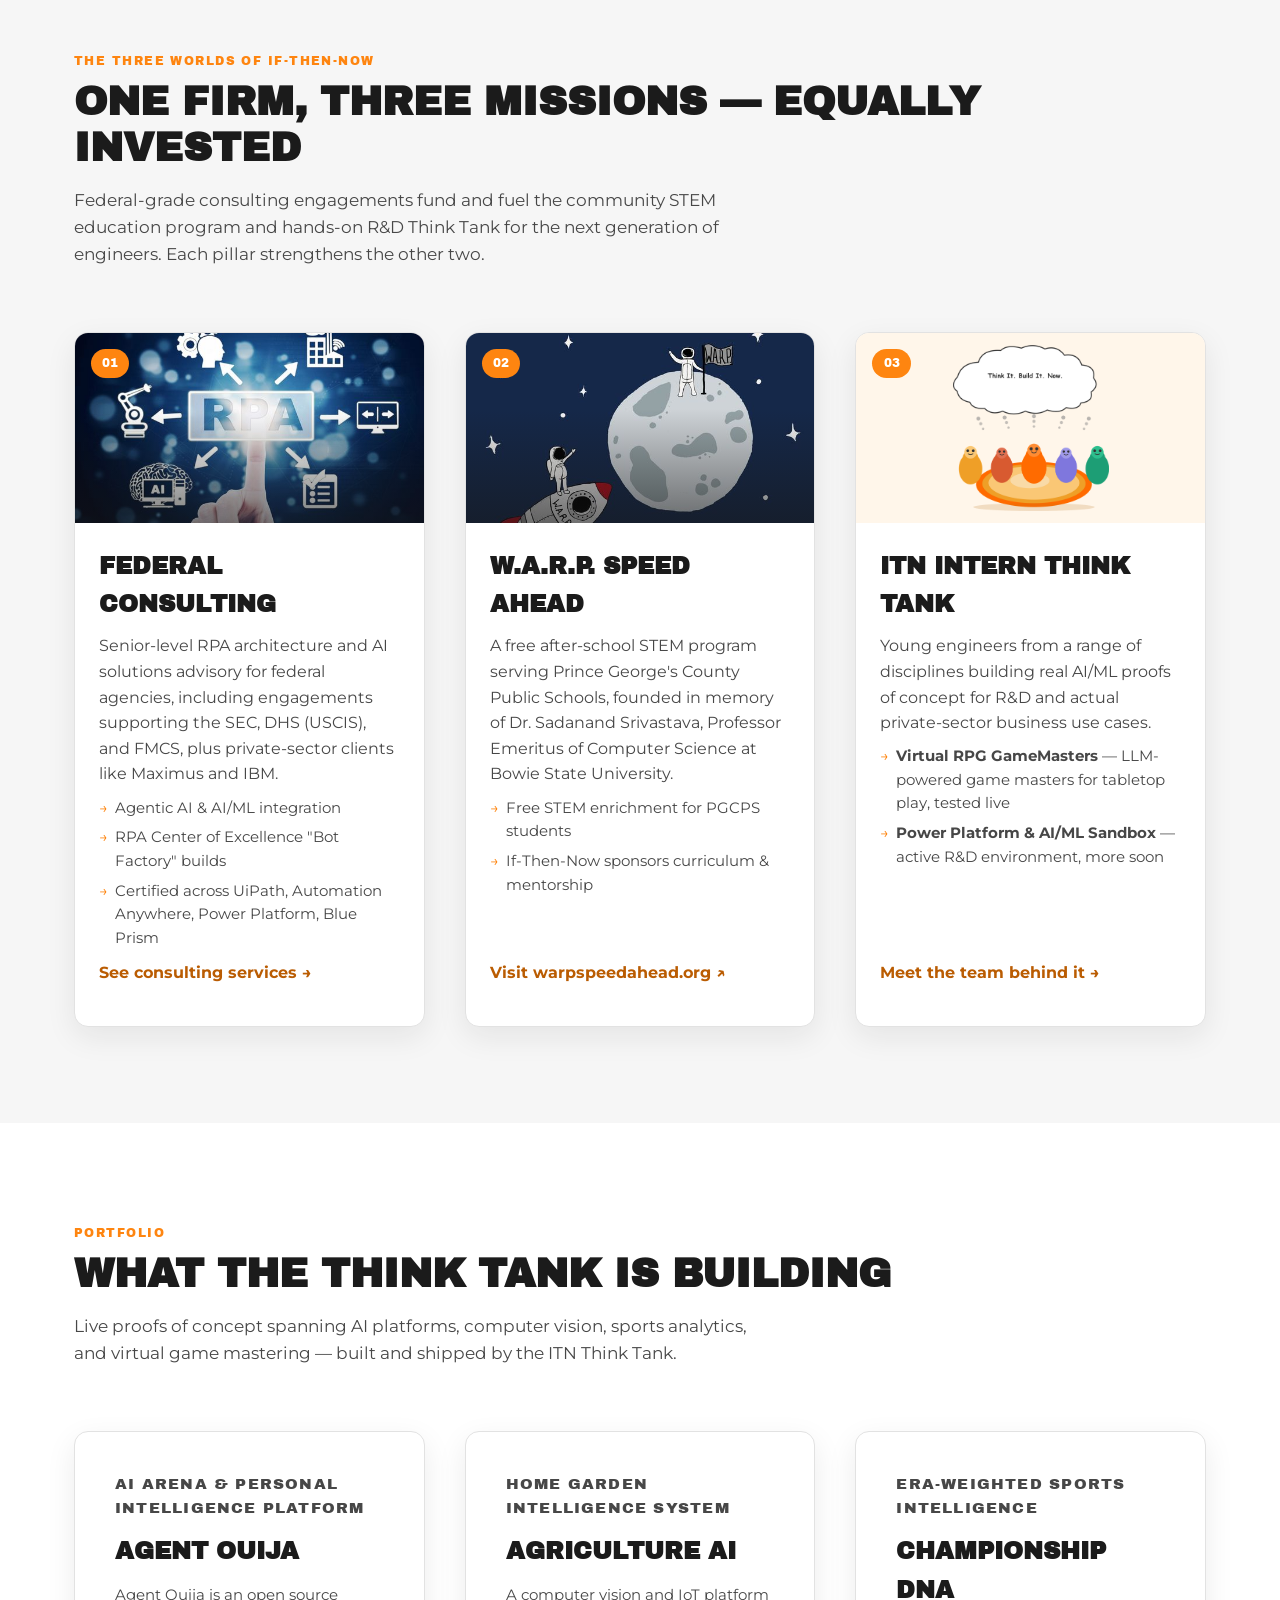
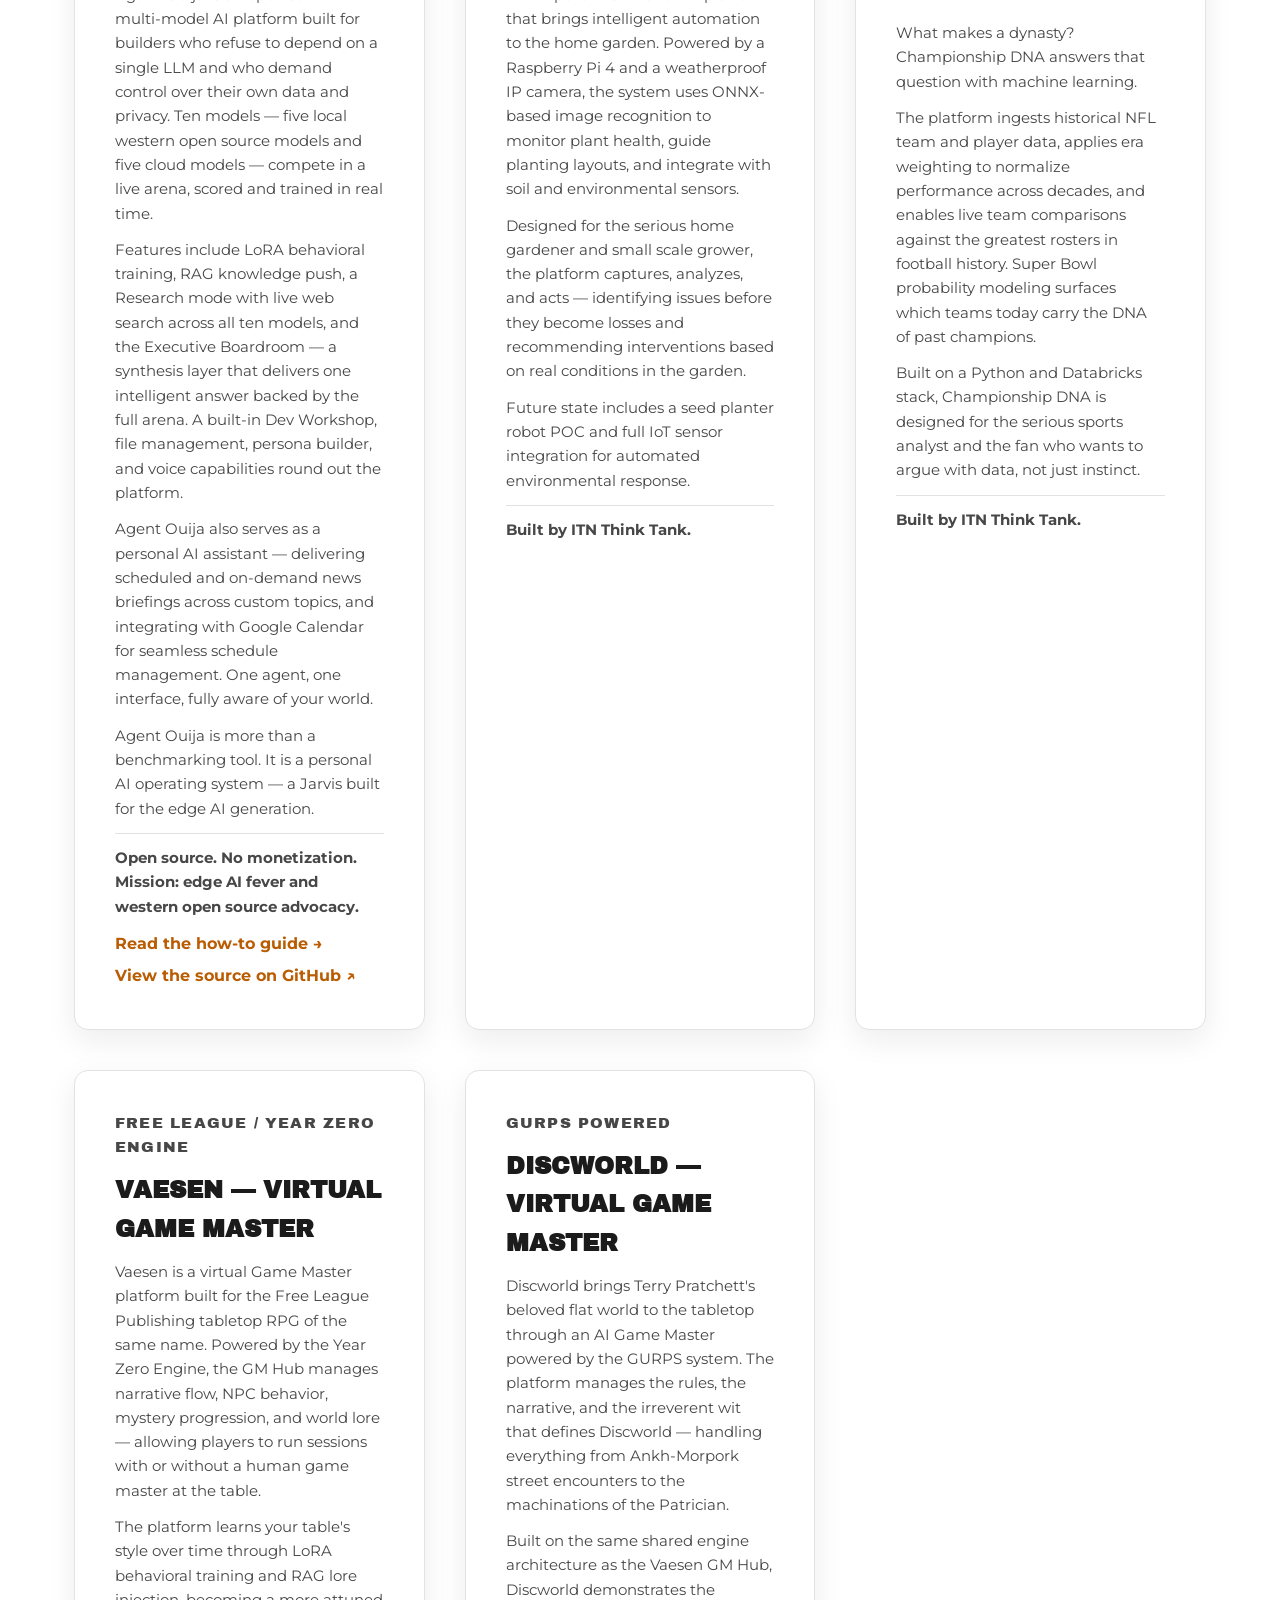
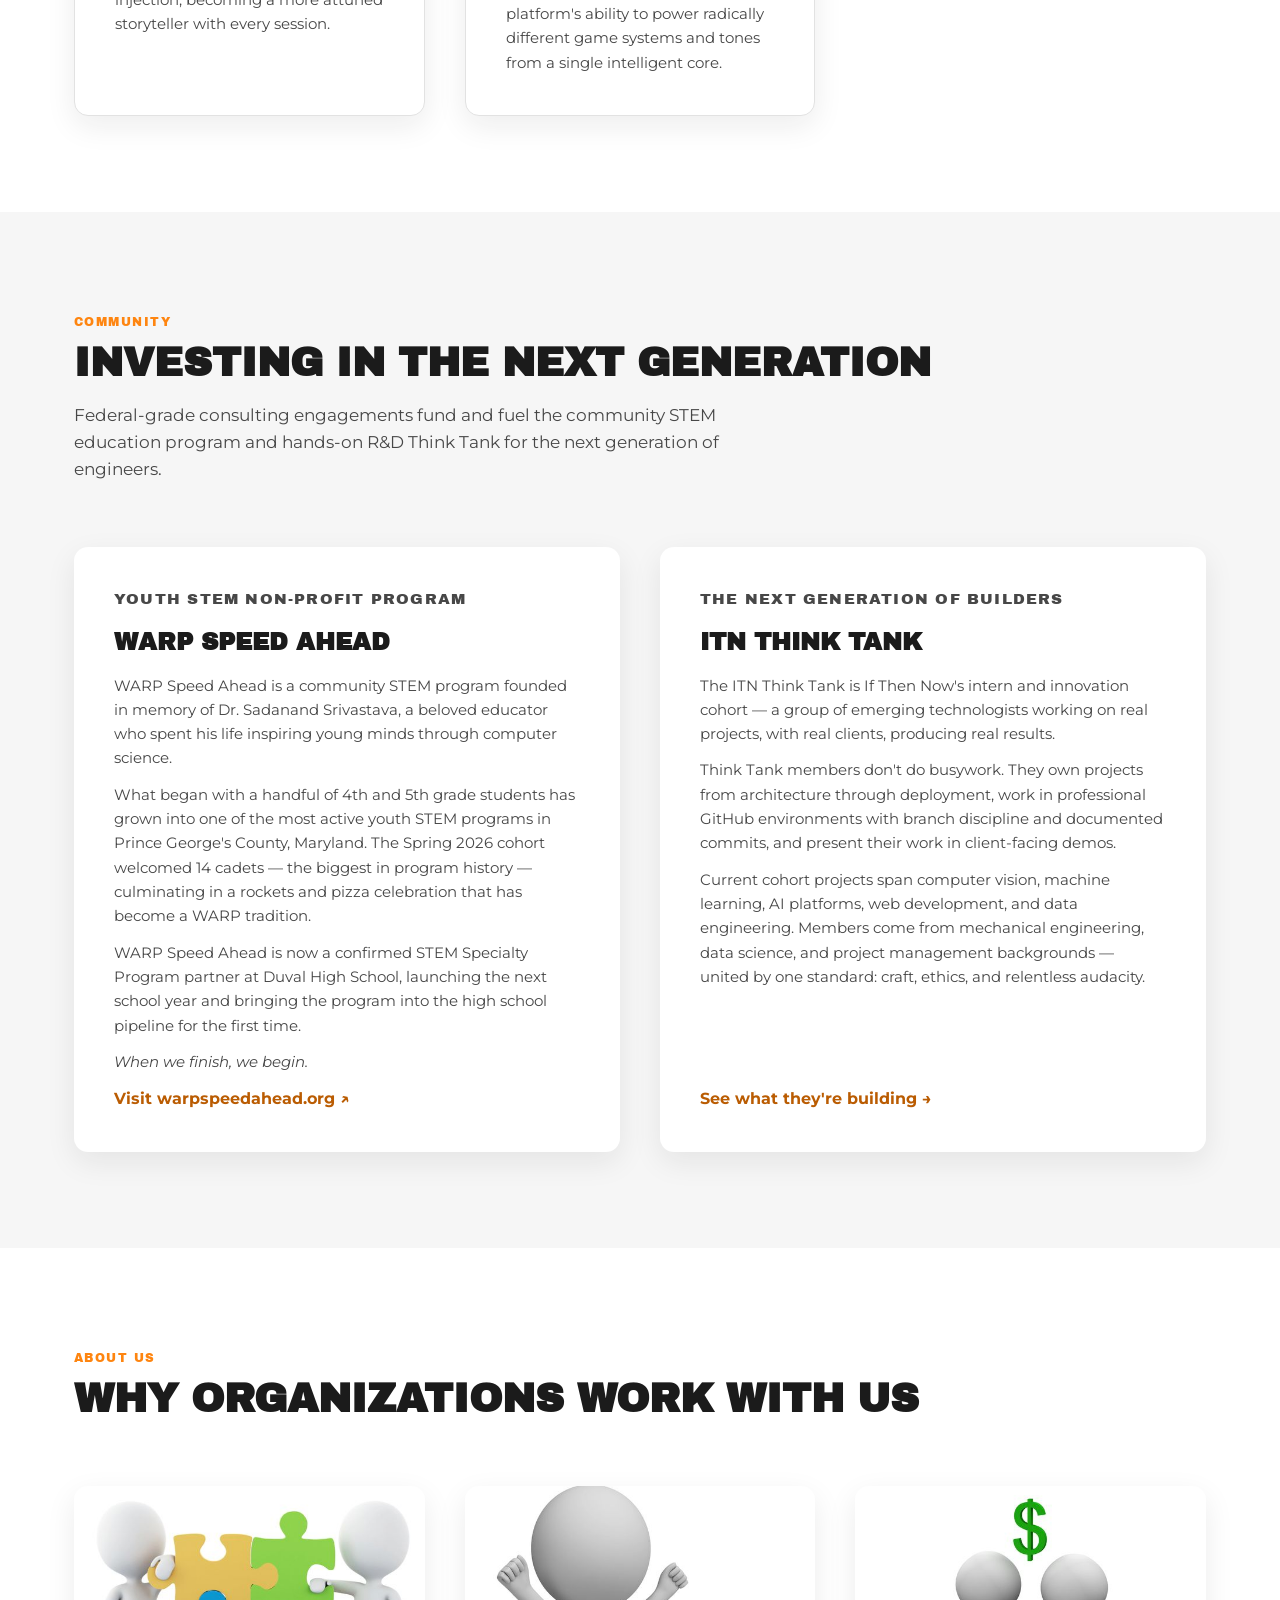
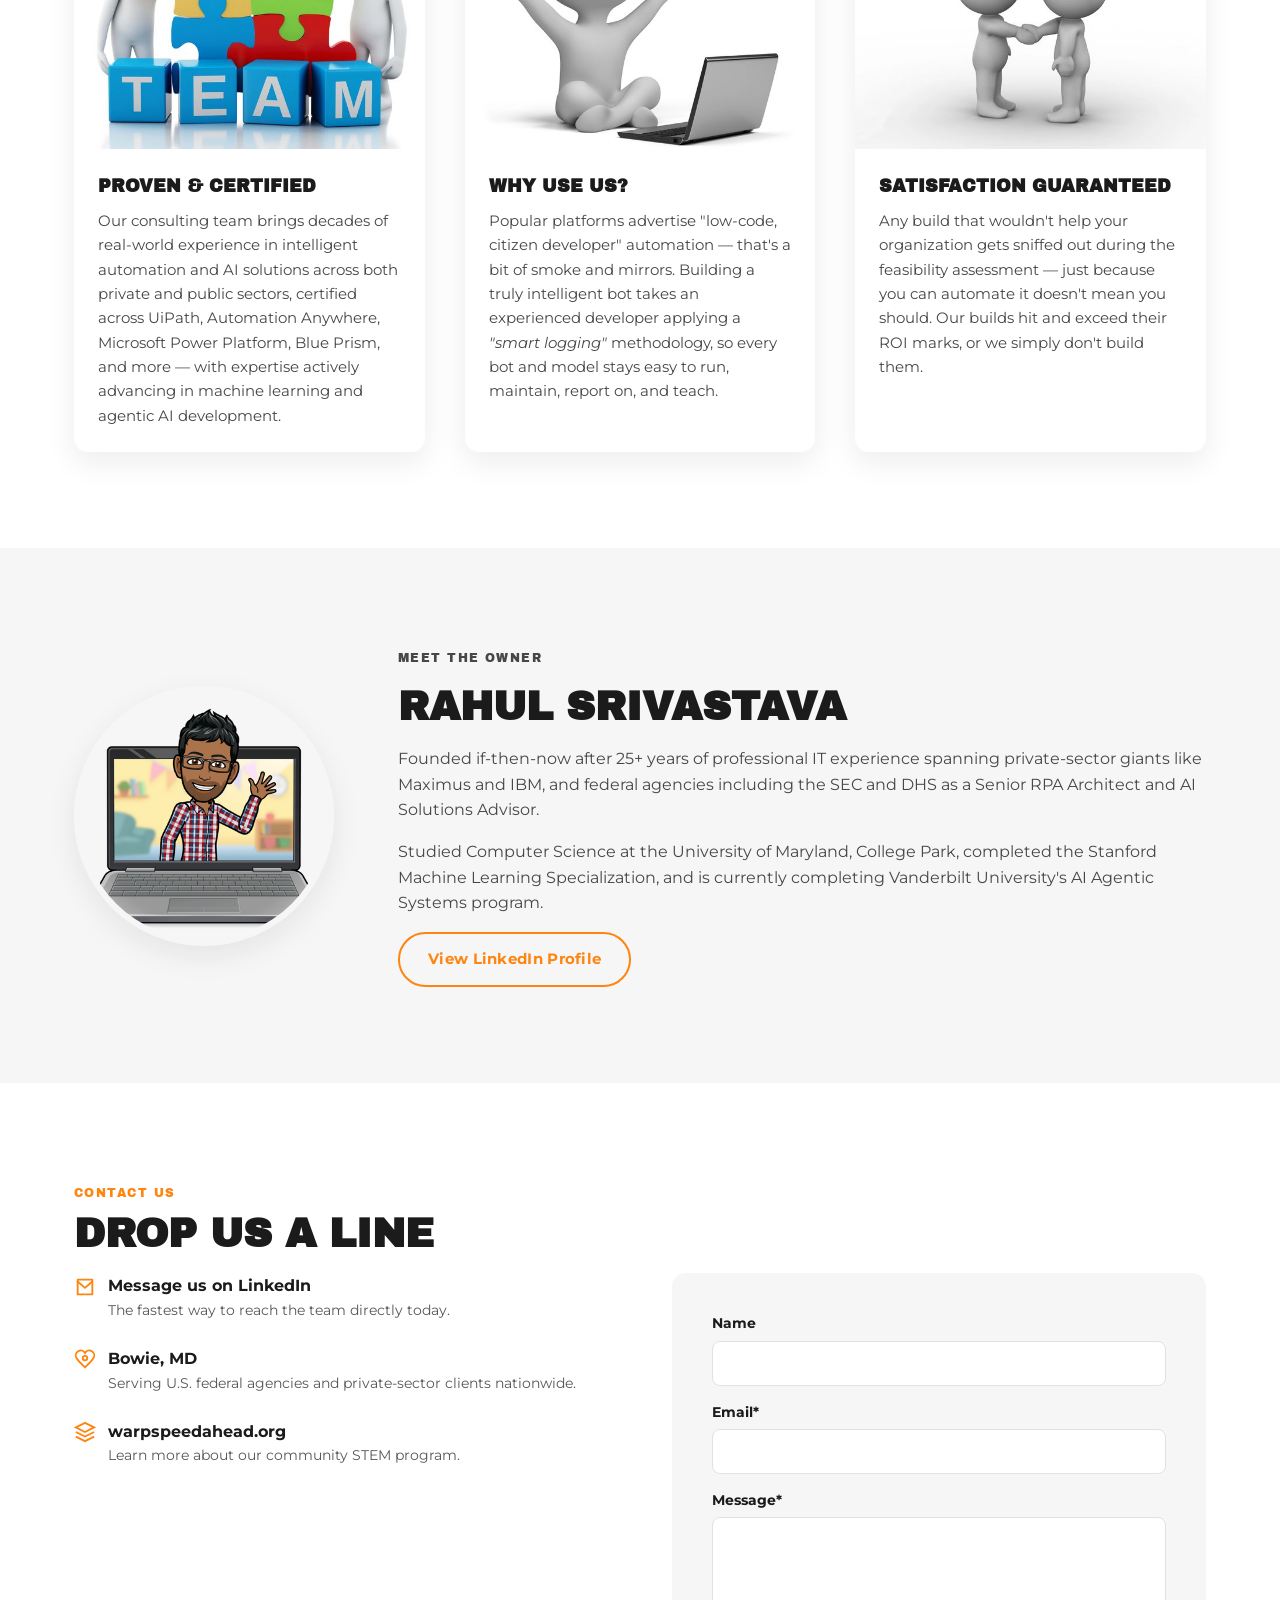
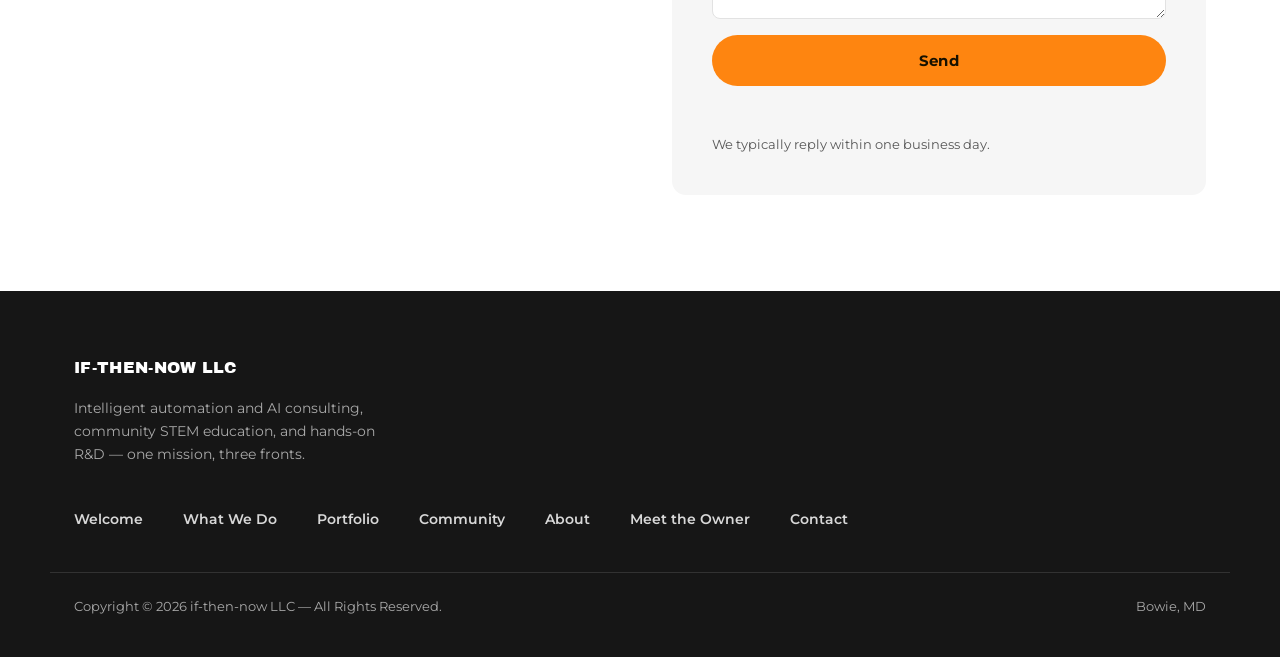
==== commit 63e2a12e: "Link the Agent Ouija source from the portfolio card The card claims the project is open source but g" ====
--- a/itnwebsite/index.html
+++ b/itnwebsite/index.html
@@ -213,9 +213,12 @@
               <p class="project-card__tag">
                 Open source. No monetization. Mission: edge AI fever and western open source advocacy.
               </p>
-              <a class="project-card__link" href="agent-ouija-how-to.html">
-                Read the how-to guide →
-              </a>
+              <div class="project-card__links">
+                <a class="project-card__link" href="agent-ouija-how-to.html">Read the how-to guide →</a>
+                <a class="project-card__link" href="https://github.com/if-then-now/agentouija" rel="noopener" target="_blank">
+                  View the source on GitHub ↗
+                </a>
+              </div>
             </div>
           </article>
 
--- a/itnwebsite/src/css/styles.css
+++ b/itnwebsite/src/css/styles.css
@@ -572,6 +572,14 @@
   font-size: 0.85rem;
   color: var(--color-ink);
 }
+/* Wrapper so sibling links are spaced by a gap rather than by whatever
+   whitespace happens to sit between the tags, and so they stack cleanly in a
+   narrow card instead of overflowing. */
+.project-card__links {
+  display: flex;
+  flex-wrap: wrap;
+  gap: 0.4rem 1.25rem;
+}
 .project-card__link {
   display: inline-flex;
   align-items: center;
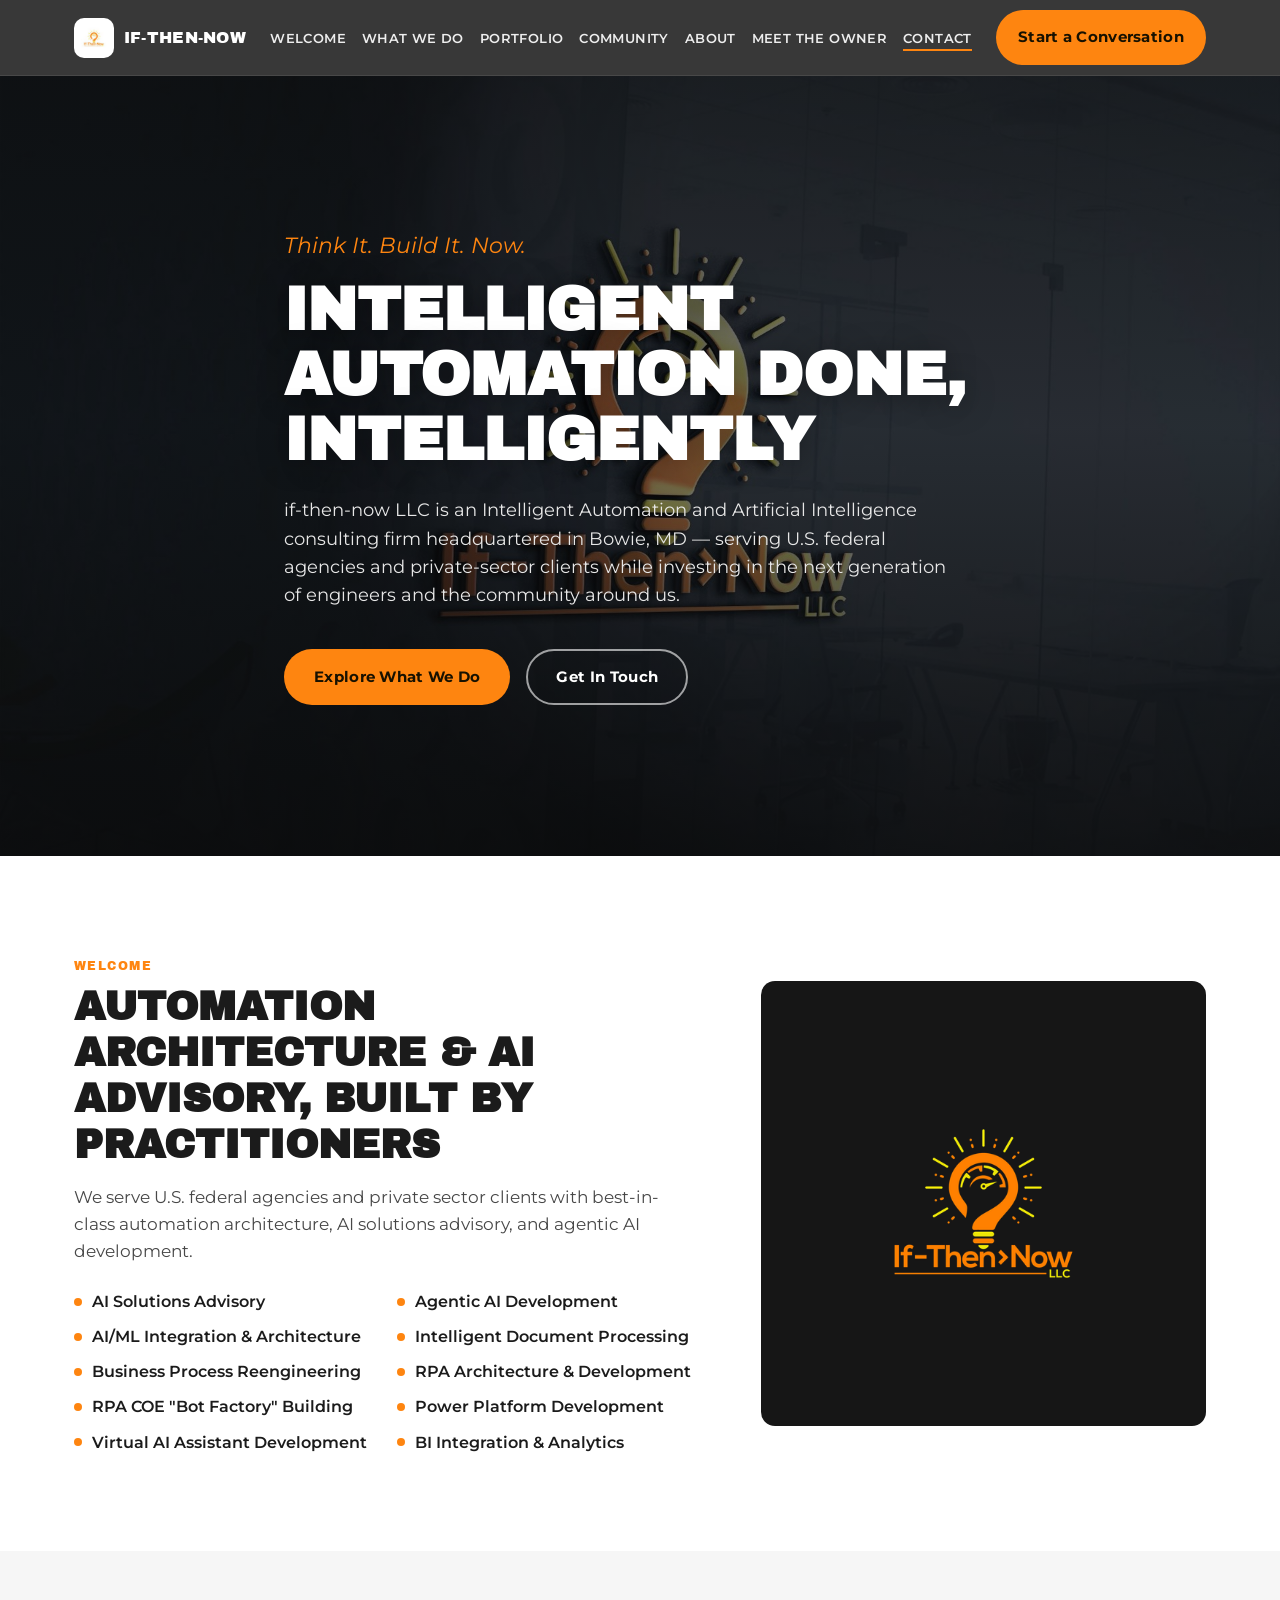
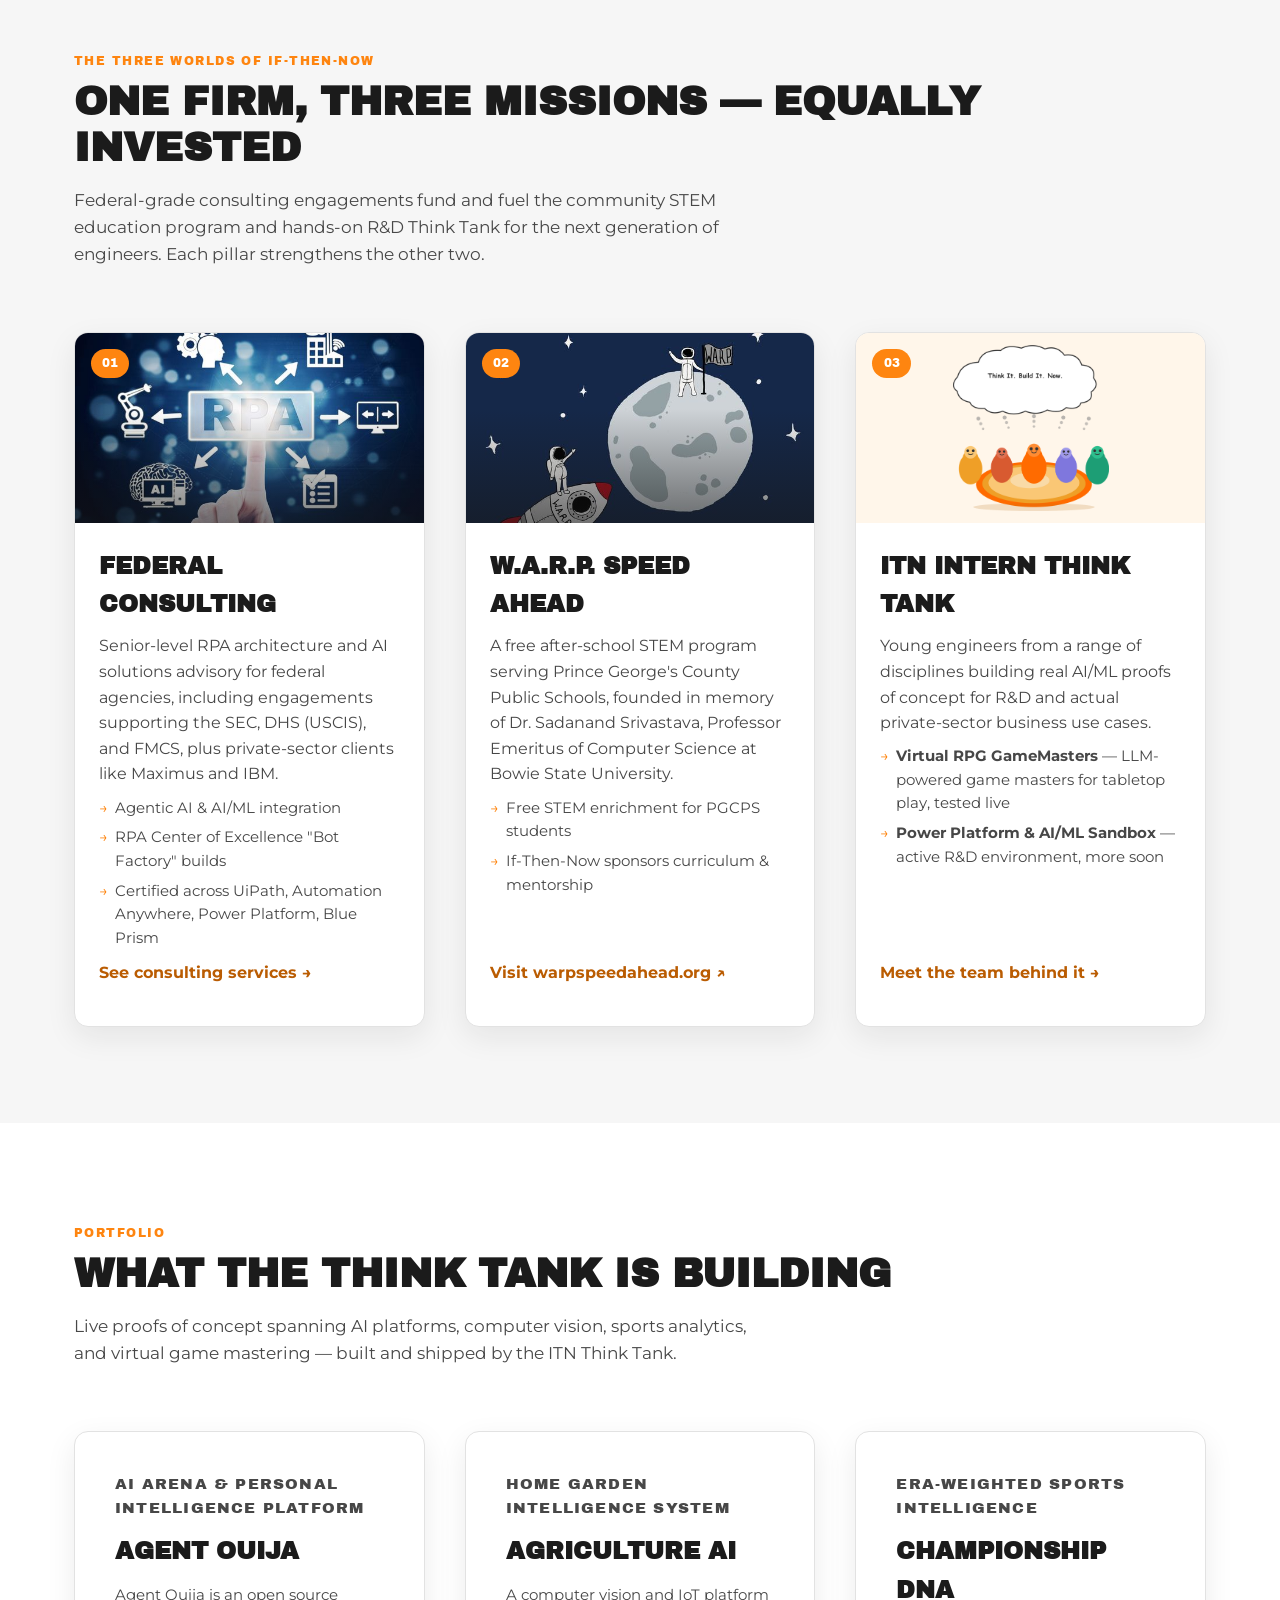
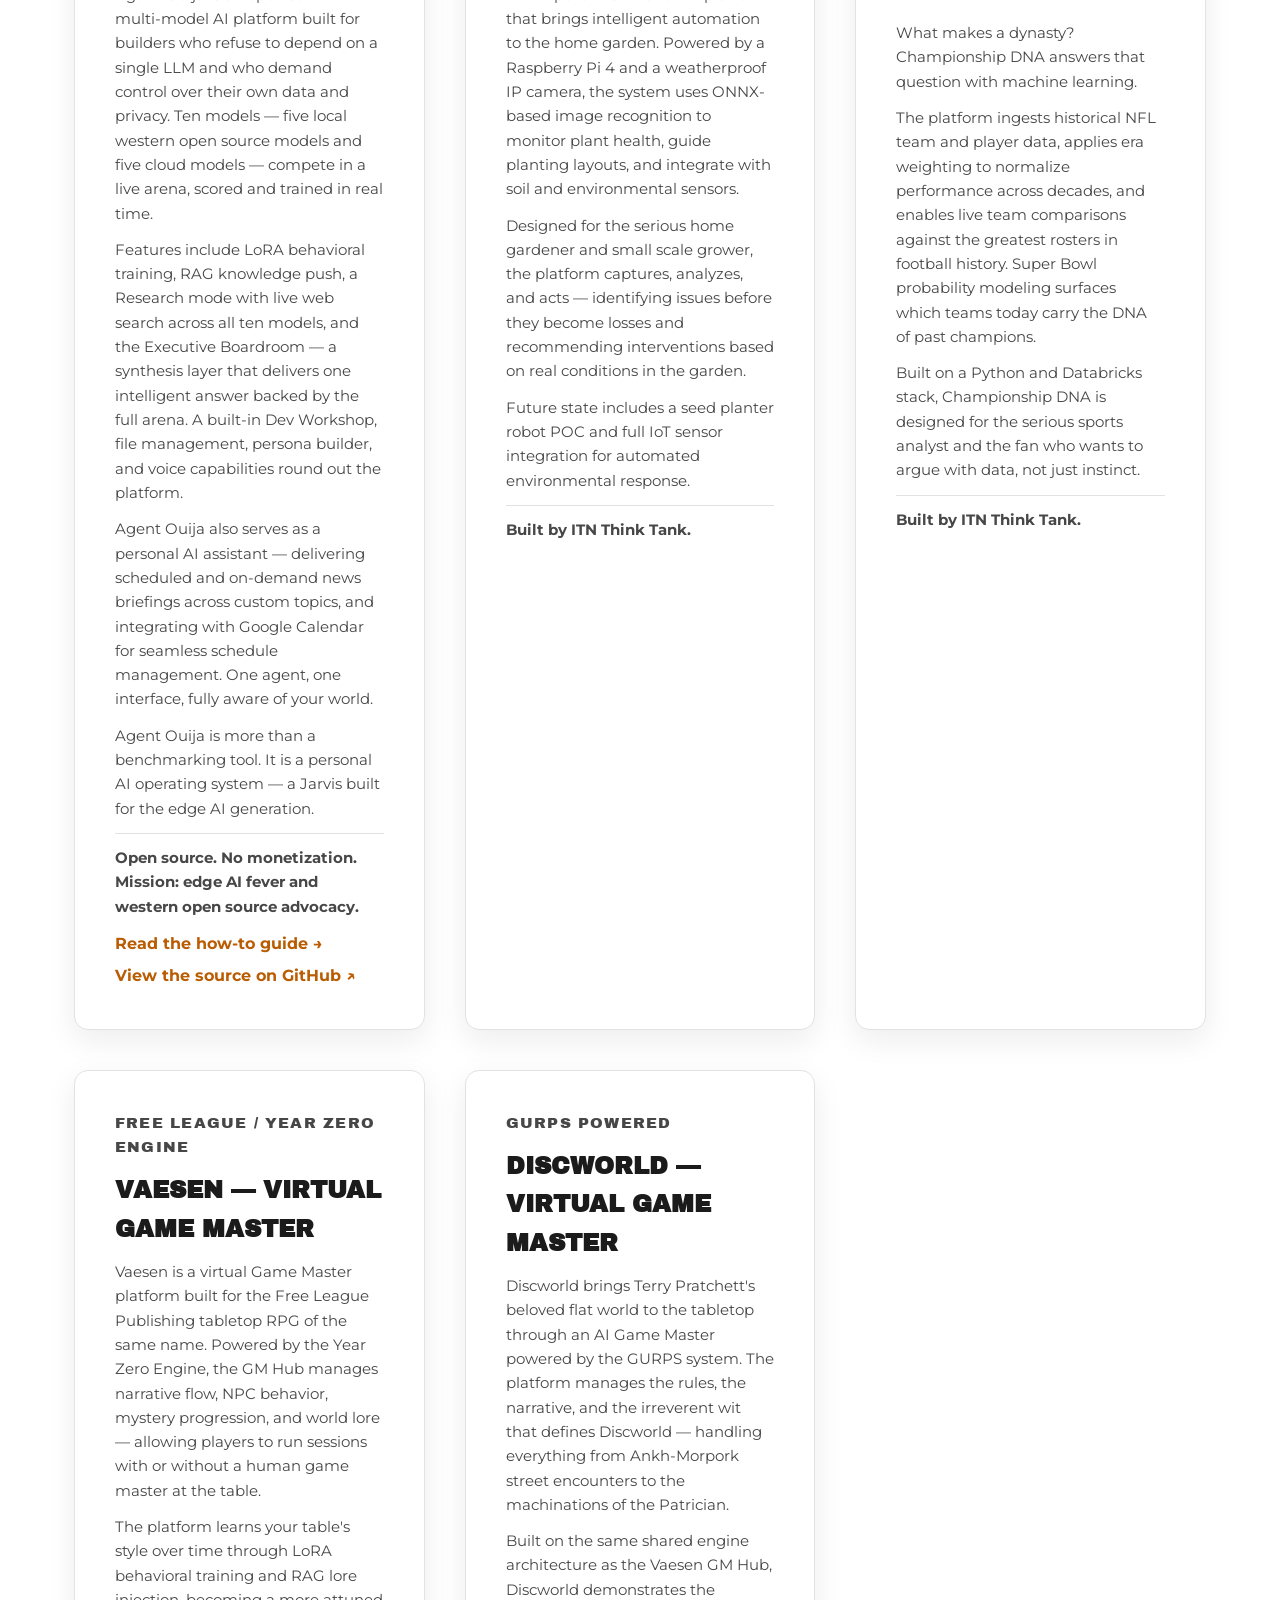
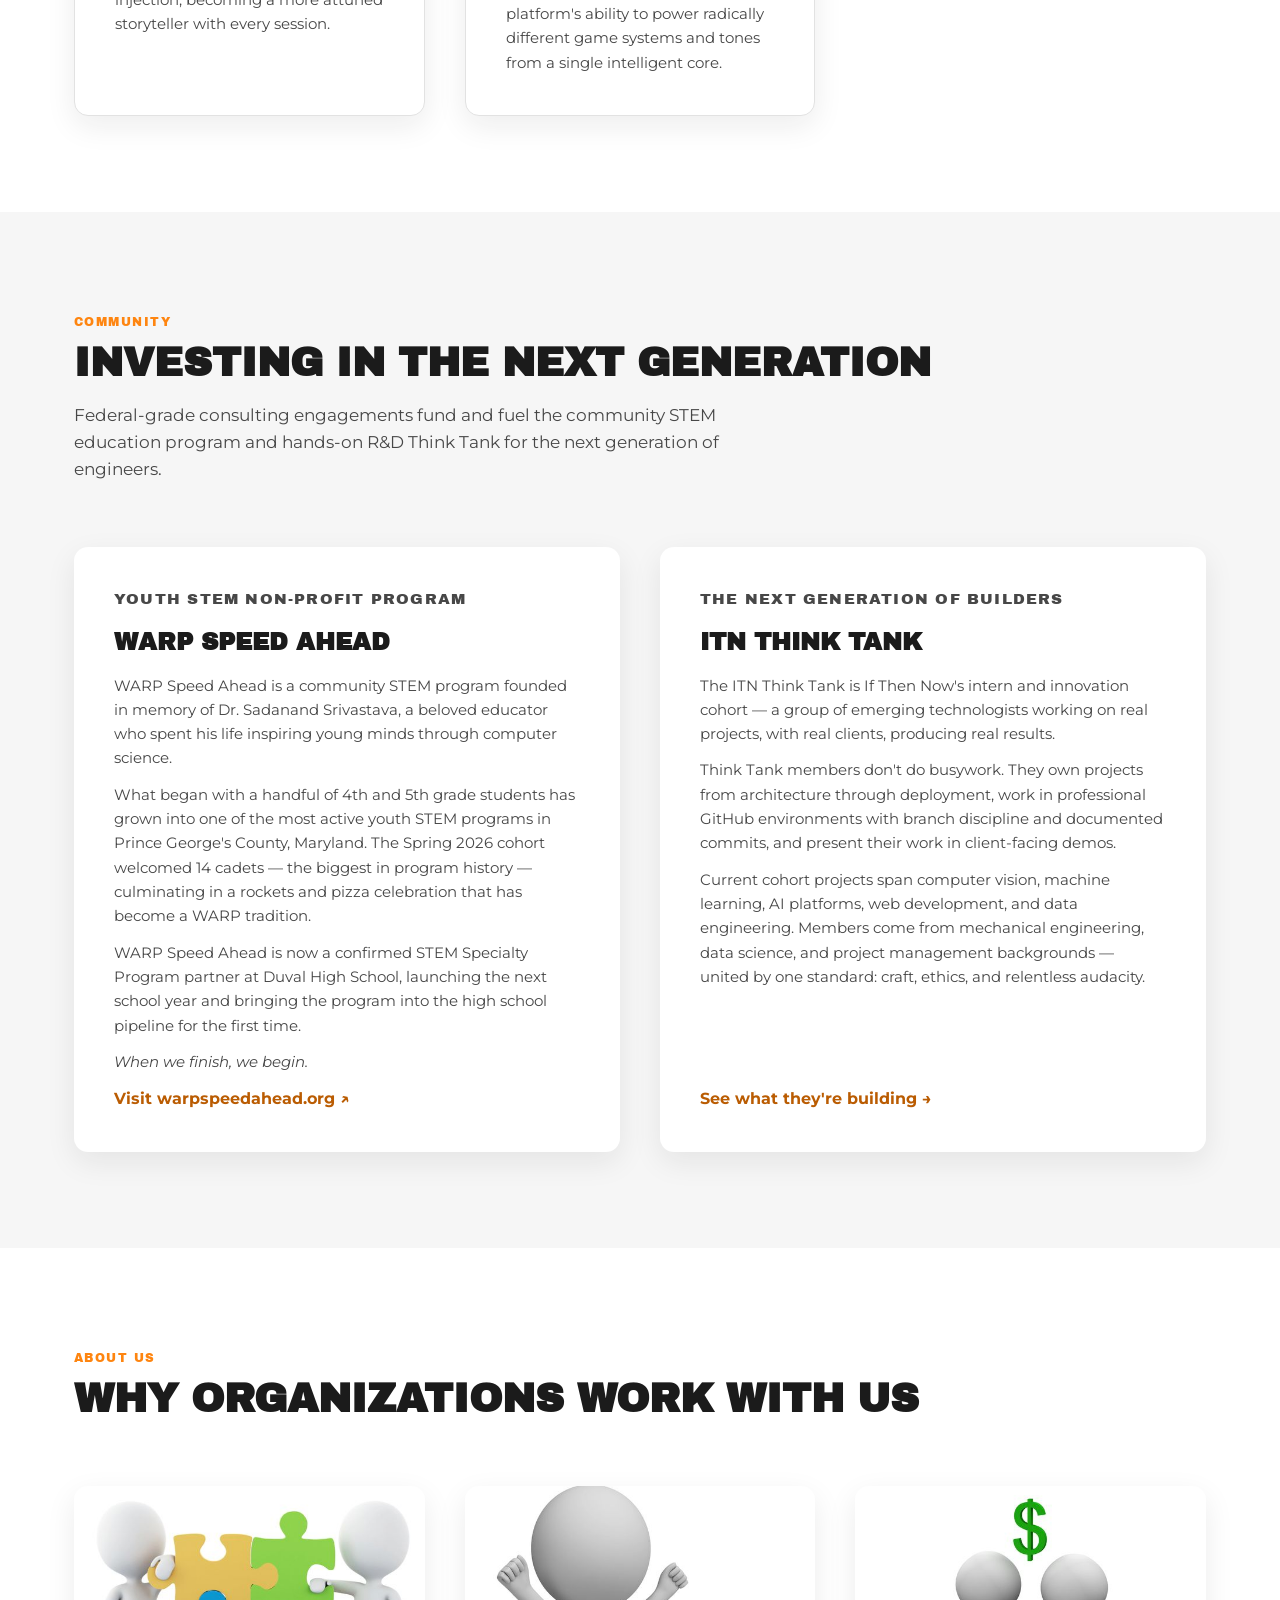
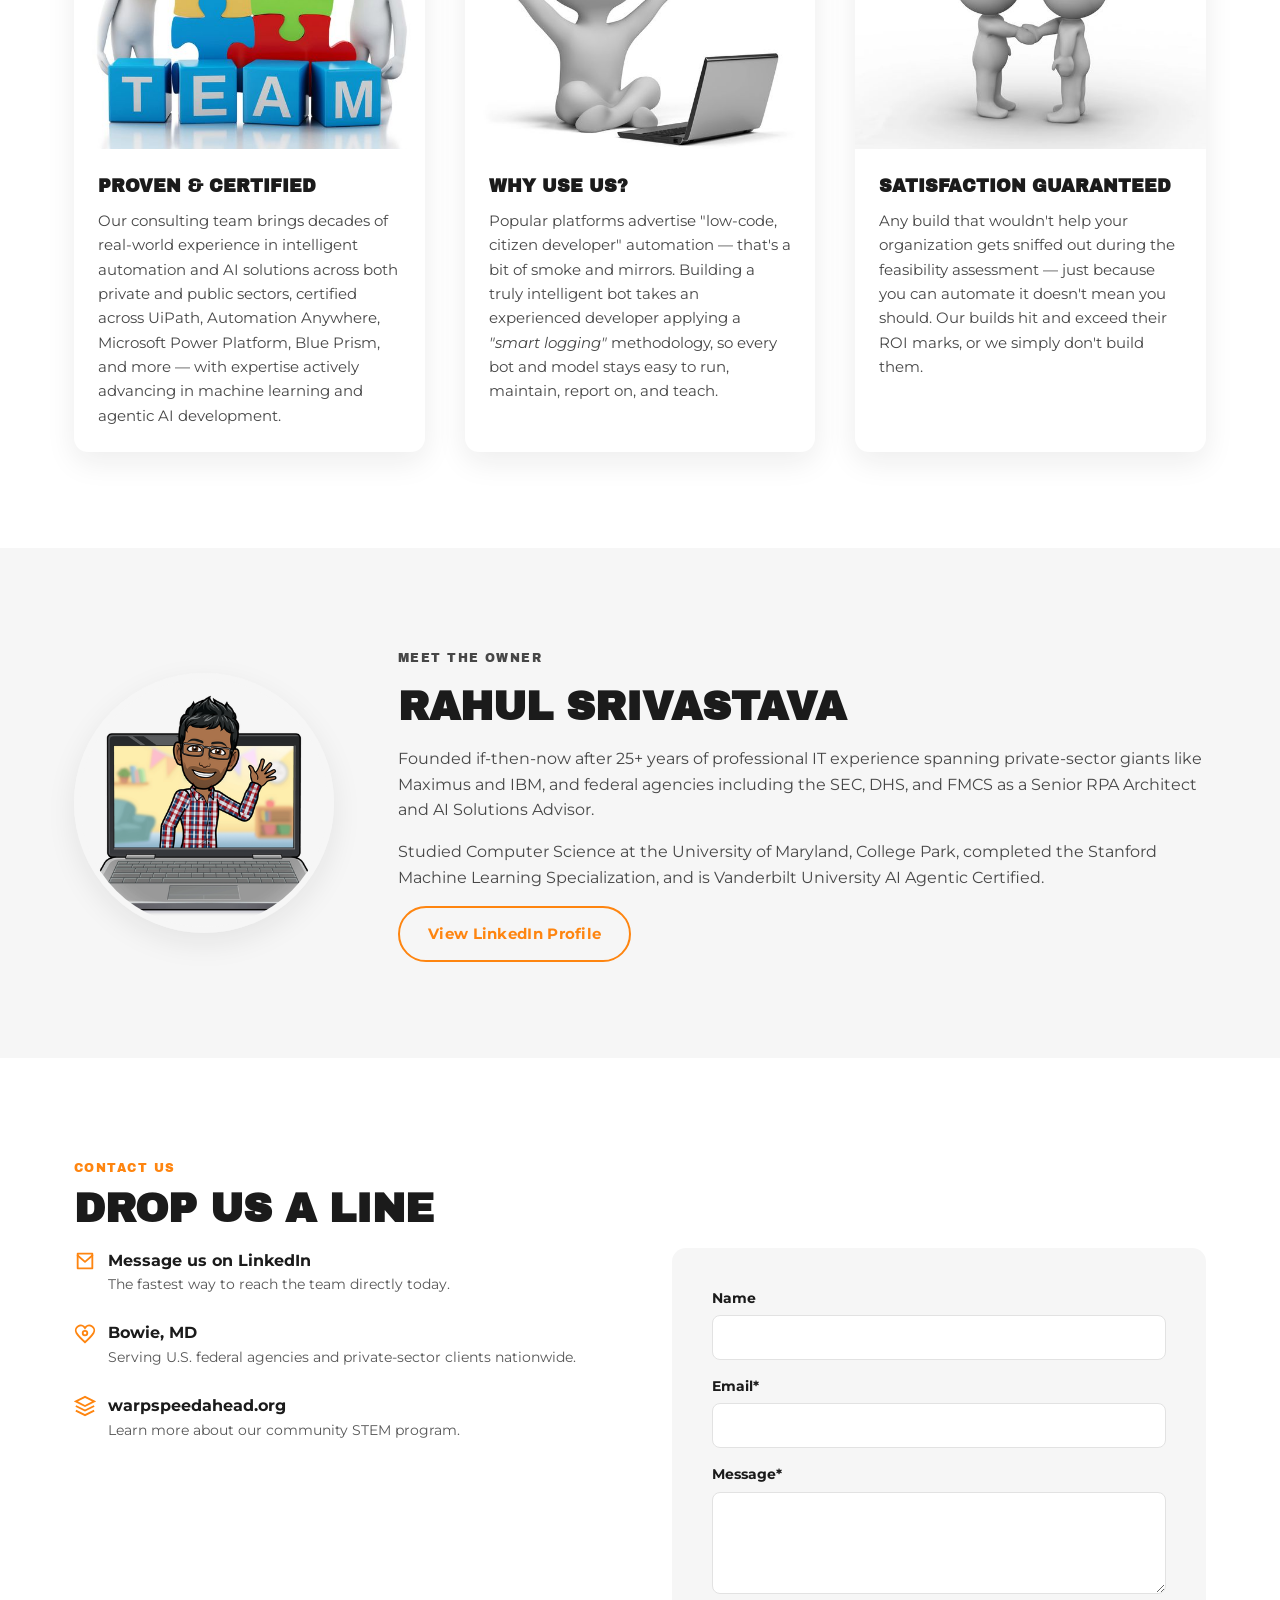
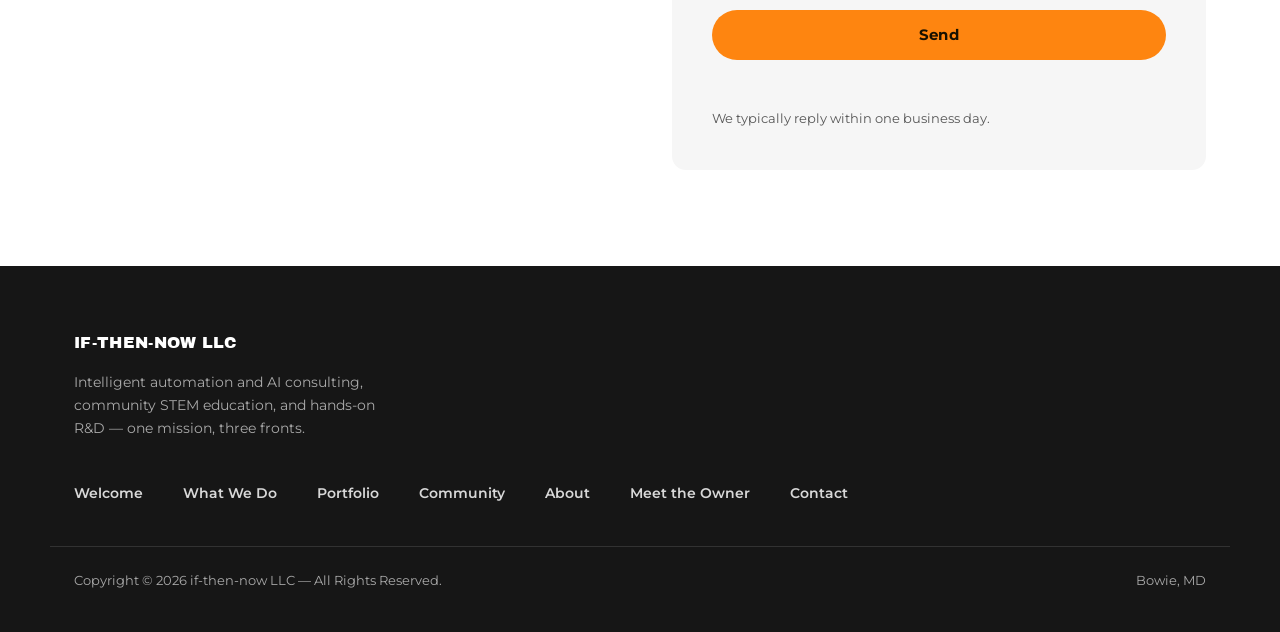
==== commit 9dce2fa7: "Add Business Process Reengineering; update owner credentials Three copy changes.  Adds Business Proc" ====
--- a/itnwebsite/index.html
+++ b/itnwebsite/index.html
@@ -91,6 +91,7 @@
             <li>Agentic AI Development</li>
             <li>AI/ML Integration &amp; Architecture</li>
             <li>Intelligent Document Processing</li>
+            <li>Business Process Reengineering</li>
             <li>RPA Architecture &amp; Development</li>
             <li>RPA COE "Bot Factory" Building</li>
             <li>Power Platform Development</li>
@@ -409,12 +410,12 @@
           <h2 class="section-heading">Rahul Srivastava</h2>
           <p>
             Founded if-then-now after 25+ years of professional IT experience spanning private-sector giants like
-            Maximus and IBM, and federal agencies including the SEC and DHS as a Senior RPA Architect and AI
-            Solutions Advisor.
+            Maximus and IBM, and federal agencies including the SEC, DHS, and FMCS as a Senior RPA Architect
+            and AI Solutions Advisor.
           </p>
           <p>
             Studied Computer Science at the University of Maryland, College Park, completed the Stanford Machine
-            Learning Specialization, and is currently completing Vanderbilt University's AI Agentic Systems program.
+            Learning Specialization, and is Vanderbilt University AI Agentic Certified.
           </p>
           <a class="btn btn--outline" href="https://www.linkedin.com/in/rahul-srivastava-itn/" rel="noopener" target="_blank">
             View LinkedIn Profile
